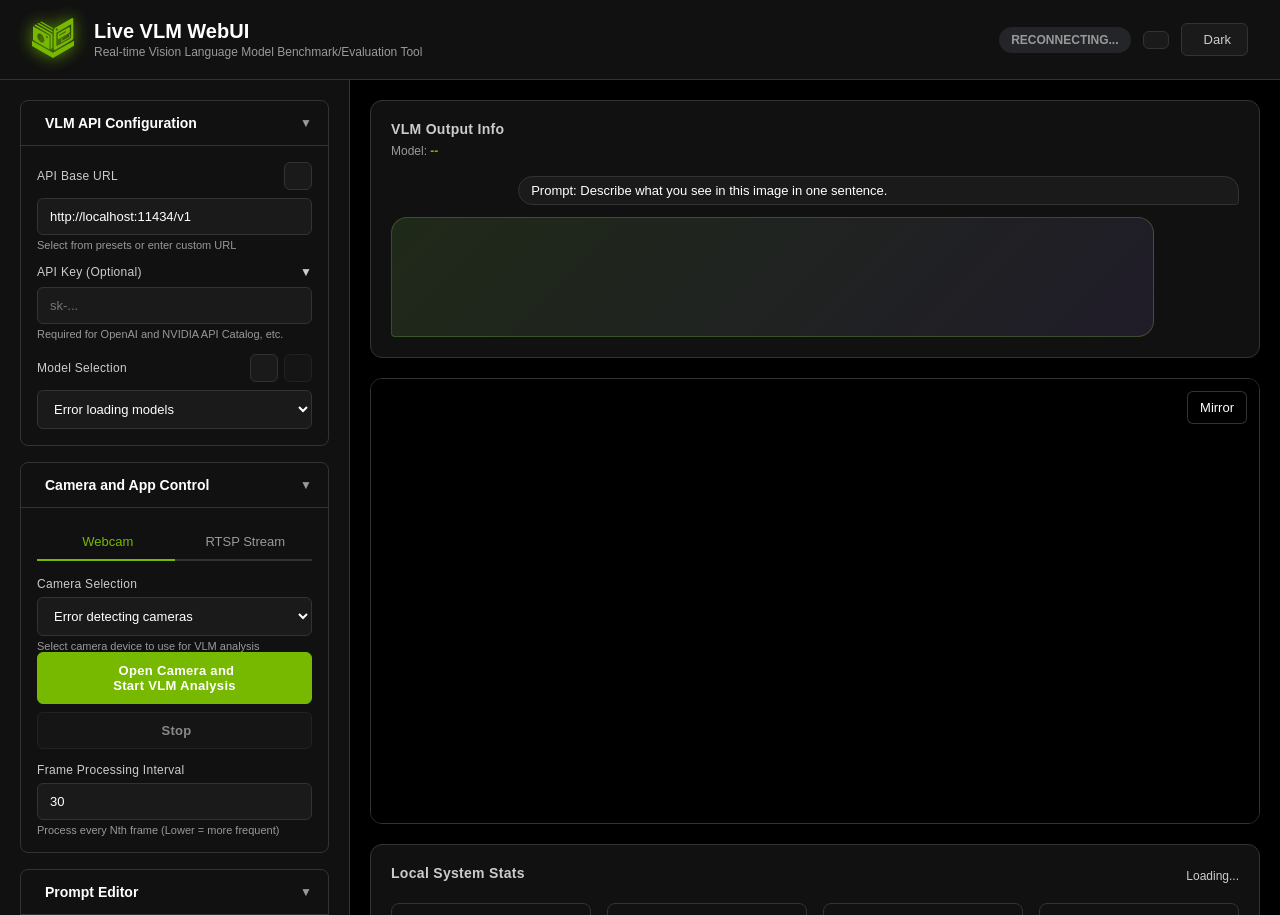
==== src/live_vlm_webui/static/index.html @ 590c04b2 "fix: Add RTSP frame consumption and improve UI Two commits in one:  1. **Fix RTSP frame consumption " ====
<!--
SPDX-FileCopyrightText: Copyright (c) 2025 NVIDIA CORPORATION & AFFILIATES. All rights reserved.
SPDX-License-Identifier: Apache-2.0

Licensed under the Apache License, Version 2.0 (the "License");
you may not use this file except in compliance with the License.
You may obtain a copy of the License at

http://www.apache.org/licenses/LICENSE-2.0

Unless required by applicable law or agreed to in writing, software
distributed under the License is distributed on an "AS IS" BASIS,
WITHOUT WARRANTIES OR CONDITIONS OF ANY KIND, either express or implied.
See the License for the specific language governing permissions and
limitations under the License.
-->
<!DOCTYPE html>
<html lang="en">
<head>
    <meta charset="UTF-8">
    <meta name="viewport" content="width=device-width, initial-scale=1.0">
    <title>Live VLM WebUI - NVIDIA AI Platform</title>

    <!-- Favicons -->
    <link rel="icon" type="image/svg+xml" href="favicon/favicon.svg">
    <link rel="icon" type="image/x-icon" href="favicon/favicon.ico">
    <link rel="icon" type="image/png" sizes="96x96" href="favicon/favicon-96x96.png">
    <link rel="apple-touch-icon" sizes="180x180" href="favicon/apple-touch-icon.png">
    <link rel="manifest" href="favicon/site.webmanifest">

    <style>
        :root {
            /* NVIDIA Brand Colors */
            --nvidia-green: #76B900;
            --nvidia-green-dark: #5E9400;
            --nvidia-green-light: #8BC919;

            /* Dark theme (default - NVIDIA style) */
            --bg-primary: #000000;
            --bg-secondary: #111111;
            --bg-tertiary: #1A1A1A;
            --text-primary: #FFFFFF;
            --text-secondary: #CCCCCC;
            --text-muted: #999999;
            --border-color: #333333;
            --card-bg: #111111;
            --card-hover: #1A1A1A;
            --accent-color: #76B900;
            --accent-hover: #5E9400;
            --warning-color: #FFA726;
            --error-color: #EF5350;
        }

        body.light-theme {
            /* Light theme (NVIDIA NGC style) */
            --bg-primary: #FFFFFF;
            --bg-secondary: #F8F8F8;
            --bg-tertiary: #F0F0F0;
            --text-primary: #000000;
            --text-secondary: #333333;
            --text-muted: #666666;
            --border-color: #E0E0E0;
            --card-bg: #FFFFFF;
            --card-hover: #F8F8F8;
            --accent-color: #76B900;
            --accent-hover: #5E9400;
        }

        * {
            margin: 0;
            padding: 0;
            box-sizing: border-box;
        }

        body {
            font-family: -apple-system, BlinkMacSystemFont, 'Segoe UI', 'Roboto', 'Oxygen', 'Ubuntu', sans-serif;
            background: var(--bg-primary);
            color: var(--text-primary);
            min-height: 100vh;
            transition: background 0.3s ease, color 0.3s ease;
        }

        /* Code styling for hostname */
        code {
            background: var(--bg-tertiary);
            border: 1px solid var(--border-color);
            padding: 2px 2px;
            border-radius: 6px;
            font-family: 'SF Mono', Monaco, 'Cascadia Code', 'Roboto Mono', Consolas, 'Courier New', monospace;
            font-size: 0.8em;
            color: var(--accent-color);
            white-space: nowrap;
        }

        /* Header */
        .header {
            background: var(--bg-secondary);
            border-bottom: 1px solid var(--border-color);
            padding: 16px 32px;
            display: flex;
            justify-content: space-between;
            align-items: center;
            position: sticky;
            top: 0;
            z-index: 1000;
            backdrop-filter: blur(10px);
        }

        .header-left {
            display: flex;
            align-items: center;
            gap: 20px;
        }

        .logo {
            font-size: 28px;
            font-weight: 700;
            color: var(--accent-color);
            letter-spacing: -0.5px;
            line-height: 1;
        }

        .title-section h1 {
            font-size: 20px;
            font-weight: 600;
            color: var(--text-primary);
            margin-bottom: 2px;
        }

        .title-section .subtitle {
            font-size: 12px;
            color: var(--text-muted);
        }

        .header-right {
            display: flex;
            align-items: center;
            gap: 12px;
        }

        .theme-toggle {
            background: var(--bg-tertiary);
            border: 1px solid var(--border-color);
            color: var(--text-secondary);
            padding: 8px 16px;
            border-radius: 6px;
            cursor: pointer;
            font-size: 13px;
            transition: all 0.2s;
            display: flex;
            align-items: center;
            gap: 6px;
        }

        .theme-toggle:hover {
            background: var(--card-hover);
        }

        .settings-btn {
            background: var(--bg-tertiary);
            border: 1px solid var(--border-color);
            color: var(--text-secondary);
            padding: 8px 12px;
            border-radius: 6px;
            cursor: pointer;
            font-size: 16px;
            transition: all 0.2s;
            display: flex;
            align-items: center;
        }

        .settings-btn:hover {
            background: var(--card-hover);
        }

        /* Settings Modal */
        .settings-modal {
            display: none;
            position: fixed;
            top: 0;
            left: 0;
            width: 100%;
            height: 100%;
            background: rgba(0, 0, 0, 0.5);
            z-index: 10000;
            justify-content: center;
            align-items: center;
        }

        .settings-modal.show {
            display: flex;
        }

        .settings-dialog {
            background: var(--bg-secondary);
            border: 1px solid var(--border-color);
            border-radius: 12px;
            width: 90%;
            max-width: 900px;
            max-height: 80vh;
            overflow-y: auto;
            box-shadow: 0 10px 40px rgba(0, 0, 0, 0.3);
        }

        .settings-header {
            padding: 20px 24px;
            border-bottom: 1px solid var(--border-color);
            display: flex;
            justify-content: space-between;
            align-items: center;
        }

        .settings-title {
            font-size: 18px;
            font-weight: 600;
            color: var(--text-primary);
        }

        .settings-close {
            background: none;
            border: none;
            font-size: 24px;
            color: var(--text-secondary);
            cursor: pointer;
            padding: 0;
            width: 32px;
            height: 32px;
            display: flex;
            align-items: center;
            justify-content: center;
            border-radius: 4px;
            transition: all 0.2s;
        }

        .settings-close:hover {
            background: var(--bg-tertiary);
        }

        .settings-body {
            padding: 24px;
            display: grid;
            grid-template-columns: 1fr 1fr;
            gap: 32px;
        }

        .settings-section {
            margin-bottom: 24px;
        }

        .settings-section:last-child {
            margin-bottom: 0;
        }

        /* Full width section for sections that need it */
        .settings-section.full-width {
            grid-column: 1 / -1;
        }

        .settings-section-title {
            font-size: 14px;
            font-weight: 600;
            color: var(--text-primary);
            margin-bottom: 12px;
        }

        .settings-item {
            display: flex;
            justify-content: space-between;
            align-items: center;
            padding: 12px 0;
            border-bottom: 1px solid var(--border-color);
            gap: 16px;
        }

        .settings-item:last-child {
            border-bottom: none;
        }

        .settings-item-label {
            font-size: 14px;
            color: var(--text-primary);
        }

        .settings-item > div:first-child {
            flex: 1;
            min-width: 0;
        }

        .settings-item-description {
            font-size: 12px;
            color: var(--text-muted);
            margin-top: 4px;
        }

        /* Toggle Switch */
        .toggle-switch {
            position: relative;
            width: 48px;
            height: 26px;
            flex-shrink: 0;
        }

        .toggle-switch input {
            opacity: 0;
            width: 0;
            height: 0;
        }

        .toggle-slider {
            position: absolute;
            cursor: pointer;
            top: 0;
            left: 0;
            right: 0;
            bottom: 0;
            background-color: var(--bg-tertiary);
            border: 1px solid var(--border-color);
            transition: 0.3s;
            border-radius: 26px;
        }

        .toggle-slider:before {
            position: absolute;
            content: "";
            height: 18px;
            width: 18px;
            left: 3px;
            bottom: 3px;
            background-color: var(--text-secondary);
            transition: 0.3s;
            border-radius: 50%;
        }

        input:checked + .toggle-slider {
            background-color: var(--accent-color);
            border-color: var(--accent-color);
        }

        input:checked + .toggle-slider:before {
            transform: translateX(22px);
            background-color: white;
        }

        /* Settings Dropdown */
        .settings-select {
            background: var(--bg-tertiary);
            border: 1px solid var(--border-color);
            color: var(--text-primary);
            padding: 6px 12px;
            border-radius: 6px;
            font-size: 14px;
            cursor: pointer;
            width: 180px;
            flex-shrink: 0;
        }

        .settings-select:focus {
            outline: none;
            border-color: var(--accent-color);
        }

        /* Main Layout */
        .container {
            display: flex;
            height: calc(100vh - 65px);
        }

        /* Sidebar */
        .sidebar {
            width: 350px;
            background: var(--bg-secondary);
            border-right: 1px solid var(--border-color);
            overflow-y: auto;
            padding: 20px;
        }

        .panel {
            background: var(--card-bg);
            border: 1px solid var(--border-color);
            border-radius: 8px;
            margin-bottom: 16px;
            overflow: visible;
        }

        .panel-header {
            padding: 14px 16px;
            border-bottom: 1px solid var(--border-color);
            cursor: pointer;
            user-select: none;
            display: flex;
            justify-content: space-between;
            align-items: center;
            transition: background 0.2s;
        }

        .panel-header:hover {
            background: var(--card-hover);
        }

        .panel-title {
            font-size: 14px;
            font-weight: 600;
            color: var(--text-primary);
            display: flex;
            align-items: center;
            gap: 8px;
        }

        .panel-icon {
            font-size: 16px;
        }

        .panel-toggle {
            color: var(--text-muted);
            font-size: 12px;
            transition: transform 0.2s;
        }

        .panel-toggle.collapsed {
            transform: rotate(-90deg);
        }

        .panel-content {
            padding: 16px;
            max-height: 1000px;
            transition: max-height 0.3s ease, opacity 0.3s ease;
            opacity: 1;
            overflow: visible;
        }

        .panel-content.collapsed {
            max-height: 0;
            opacity: 0;
            padding: 0 16px;
            overflow: hidden;
        }

        #apiKeyField {
            max-height: 100px;
            transition: max-height 0.3s ease, opacity 0.3s ease;
            opacity: 1;
            overflow: hidden;
        }

        #apiKeyField.collapsed {
            max-height: 0;
            opacity: 0;
        }

        #apiKeyToggle {
            transition: transform 0.2s;
        }

        #apiKeyToggle.collapsed {
            transform: rotate(-90deg);
        }

        .form-group {
            margin-bottom: 14px;
        }

        .form-group:last-child {
            margin-bottom: 0;
        }

        label {
            display: block;
            font-size: 12px;
            font-weight: 500;
            color: var(--text-secondary);
            margin-bottom: 6px;
            letter-spacing: 0.3px;
        }

        input[type="text"],
        input[type="number"],
        select,
        textarea {
            width: 100%;
            background: var(--bg-tertiary);
            border: 1px solid var(--border-color);
            color: var(--text-primary);
            padding: 10px 12px;
            border-radius: 6px;
            font-size: 13px;
            font-family: inherit;
            transition: border 0.2s;
        }

        input:focus,
        select:focus,
        textarea:focus {
            outline: none;
            border-color: var(--primary-blue);
        }

        textarea {
            resize: vertical;
            min-height: 80px;
            line-height: 1.5;
        }

        .btn {
            width: 100%;
            padding: 10px 16px;
            border: none;
            border-radius: 6px;
            font-size: 13px;
            font-weight: 600;
            cursor: pointer;
            transition: all 0.2s;
            letter-spacing: 0.3px;
        }

        .btn-primary {
            background: var(--accent-color);
            color: white;
            border: 1px solid var(--accent-color);
        }

        .btn-primary:hover {
            background: var(--accent-hover);
            border-color: var(--accent-hover);
            transform: translateY(-1px);
            box-shadow: 0 4px 12px rgba(118, 185, 0, 0.3);
        }

        /* Tab-style underline (for future use) */
        .tab-item {
            padding: 10px 20px;
            cursor: pointer;
            border-bottom: 3px solid transparent;
            transition: border-color 0.2s;
        }

        .tab-item.active {
            border-bottom-color: var(--accent-color);
        }

        .tab-item:hover {
            border-bottom-color: var(--accent-hover);
        }

        .btn-secondary {
            background: var(--bg-tertiary);
            color: var(--text-primary);
            border: 1px solid var(--border-color);
        }

        .btn-secondary:hover {
            background: var(--card-hover);
        }

        .btn:disabled {
            opacity: 0.5;
            cursor: not-allowed;
        }

        .icon-btn {
            display: inline-flex;
            align-items: center;
            justify-content: center;
            width: 28px;
            height: 28px;
            padding: 0;
            border: 1px solid var(--border-color);
            border-radius: 6px;
            background: var(--bg-tertiary);
            color: var(--text-primary);
            font-size: 14px;
            cursor: pointer;
            transition: all 0.2s;
        }

        .icon-btn:hover:not(:disabled) {
            background: var(--card-hover);
            border-color: var(--accent-color);
            transform: scale(1.1);
        }

        .icon-btn:active:not(:disabled) {
            transform: scale(0.95);
        }

        .icon-btn:disabled {
            cursor: not-allowed;
        }

        .input-hint {
            font-size: 11px;
            color: var(--text-muted);
            margin-top: 4px;
        }

        /* Input Source Tabs */
        .input-source-tabs {
            display: flex;
            gap: 0;
            margin-bottom: 16px;
            border-bottom: 2px solid var(--border-color);
        }

        .input-source-tab {
            flex: 1;
            padding: 10px 16px;
            background: transparent;
            border: none;
            border-bottom: 2px solid transparent;
            margin-bottom: -2px;
            cursor: pointer;
            font-size: 13px;
            font-weight: 500;
            color: var(--text-muted);
            transition: all 0.2s;
        }

        .input-source-tab:hover {
            color: var(--text-primary);
            background: rgba(118, 185, 0, 0.05);
        }

        .input-source-tab.active {
            color: var(--accent-color);
            border-bottom-color: var(--accent-color);
        }

        /* Tooltip */
        .tooltip-wrapper {
            position: relative;
            display: inline-flex;
            align-items: center;
            gap: 6px;
        }

        .tooltip-icon {
            display: inline-flex;
            align-items: center;
            justify-content: center;
            width: 16px;
            height: 16px;
            border-radius: 50%;
            background: var(--border-color);
            color: var(--text-muted);
            font-size: 11px;
            cursor: help;
            transition: all 0.2s;
        }

        .tooltip-icon:hover {
            background: var(--accent-color);
            color: white;
        }

        .tooltip-text {
            visibility: hidden;
            opacity: 0;
            position: absolute;
            left: 0;
            top: 100%;
            margin-top: 8px;
            padding: 8px 12px;
            background: var(--card-bg);
            border: 1px solid var(--border-color);
            border-radius: 6px;
            font-size: 11px;
            line-height: 1.5;
            color: var(--text-primary);
            white-space: normal;
            min-width: 280px;
            max-width: 320px;
            z-index: 1000;
            box-shadow: 0 4px 12px rgba(0, 0, 0, 0.15);
            transition: opacity 0.2s, visibility 0.2s;
        }

        .tooltip-wrapper:hover .tooltip-text {
            visibility: visible;
            opacity: 1;
        }

        /* Main Content */
        .main-content {
            flex: 1;
            overflow-y: auto;
            padding: 20px;
        }


        /* Status Badge */
        .status-badge {
            display: inline-flex;
            align-items: center;
            gap: 6px;
            padding: 6px 12px;
            border-radius: 16px;
            font-size: 12px;
            font-weight: 600;
            text-transform: uppercase;
        }

        .status-badge.connected {
            background: rgba(118, 185, 0, 0.15);
            color: var(--accent-color);
        }

        .status-badge.disconnected {
            background: rgba(107, 114, 128, 0.2);
            color: var(--text-muted);
        }

        .status-badge.processing {
            background: rgba(118, 185, 0, 0.15);
            color: var(--accent-color);
        }

        /* Video Display */
        .video-card {
            background: var(--card-bg);
            border: 1px solid var(--border-color);
            border-radius: 12px;
            overflow: hidden;
            margin-bottom: 20px;
            position: relative;
        }

        video {
            width: 100%;
            display: block;
            background: #000;
            transition: transform 0.3s ease;
        }

        /* Video Overlay Text */
        .video-overlay {
            position: absolute;
            left: 0;
            right: 0;
            padding: 16px 20px;
            background: linear-gradient(to bottom, rgba(0, 0, 0, 0.8), rgba(0, 0, 0, 0.4));
            color: white;
            font-size: 16px;
            line-height: 1.5;
            pointer-events: none;
            display: none;
            z-index: 10;
        }

        .video-overlay.top {
            top: 0;
            background: linear-gradient(to bottom, rgba(0, 0, 0, 0.8), rgba(0, 0, 0, 0.4));
        }

        .video-overlay.bottom {
            bottom: 0;
            background: linear-gradient(to top, rgba(0, 0, 0, 0.8), rgba(0, 0, 0, 0.4));
        }

        .video-overlay.show {
            display: block;
        }

        video.mirrored {
            transform: scaleX(-1);
        }

        .video-controls {
            position: absolute;
            top: 12px;
            right: 12px;
            display: flex;
            gap: 8px;
            z-index: 10;
        }

        .video-control-btn {
            background: rgba(0, 0, 0, 0.7);
            border: 1px solid rgba(255, 255, 255, 0.2);
            color: white;
            padding: 8px 12px;
            border-radius: 6px;
            cursor: pointer;
            font-size: 13px;
            backdrop-filter: blur(10px);
            transition: all 0.2s;
        }

        .video-control-btn:hover {
            background: rgba(0, 0, 0, 0.9);
            border-color: var(--accent-color);
        }

        .video-control-btn.active {
            background: var(--accent-color);
            border-color: var(--accent-color);
        }

        /* Generation Result */
        .result-card {
            background: var(--card-bg);
            border: 1px solid var(--border-color);
            border-radius: 12px;
            padding: 20px;
            margin-bottom: 20px;
            transition: opacity 0.3s ease, filter 0.3s ease;
        }

        .result-card.cloud-api {
            opacity: 0.5;
            filter: grayscale(0.3);
        }

        /* System Stats Card - Background Image */
        #systemStatsCard {
            position: relative;
            overflow: hidden;
        }

        #systemStatsCard::before {
            content: '';
            position: absolute;
            top: 0;
            right: 0;
            bottom: 0;
            left: 0;
            background-image: var(--system-bg-image, none);
            background-size: contain;
            background-repeat: no-repeat;
            background-position: bottom right 80px;
            opacity: 0.08;
            filter: blur(2px);
            pointer-events: none;
            z-index: 0;
        }

        body.light-theme #systemStatsCard::before {
            opacity: 0.05;
        }

        #systemStatsCard > * {
            position: relative;
            z-index: 1;
        }

        .api-preset-item {
            padding: 10px 16px;
            cursor: pointer;
            transition: background 0.2s;
        }

        .api-preset-item:hover {
            background: var(--hover-bg);
        }

        .api-preset-item strong {
            color: var(--text-primary);
            font-size: 13px;
        }

        .result-header {
            display: flex;
            justify-content: space-between;
            align-items: flex-start;
            margin-bottom: 16px;
        }

        .result-header-left {
            flex: 1;
        }

        .result-title {
            font-size: 14px;
            font-weight: 600;
            color: var(--text-secondary);
            letter-spacing: 0.3px;
            margin-bottom: 6px;
        }

        .result-subtitle {
            font-size: 12px;
            color: var(--text-muted);
            line-height: 1.4;
        }

        .result-prompt {
            font-size: 13px;
            color: var(--text-primary);
            margin-top: 16px;
            margin-bottom: 12px;
            margin-left: auto;
            margin-right: 0;
            padding: 6px 12px;
            background: var(--bg-tertiary);
            border: 1px solid var(--border-color);
            border-radius: 16px 16px 4px 16px;
            max-width: 85%;
            word-wrap: break-word;
        }

        .result-text {
            font-size: 15px;
            line-height: 1.6;
            color: var(--text-primary);
            transition: opacity 3s ease, transform 0.3s ease, box-shadow 0.3s ease;
            min-height: 120px;
            margin-top: 12px;
            margin-left: 0;
            margin-right: auto;
            padding: 14px 18px;
            background: linear-gradient(135deg, rgba(118, 185, 71, 0.15) 0%, rgba(147, 112, 219, 0.12) 100%);
            border: 1px solid rgba(118, 185, 71, 0.3);
            border-radius: 16px 16px 16px 4px;
            max-width: 90%;
            word-wrap: break-word;
        }

        .result-text.fade {
            opacity: 0.4;
        }

        .result-text.new-message {
            animation: popIn 0.4s cubic-bezier(0.34, 1.56, 0.64, 1);
        }

        .result-text.new-message.with-glow {
            animation: popInWithGlow 0.4s cubic-bezier(0.34, 1.56, 0.64, 1);
        }

        @keyframes popIn {
            0% {
                transform: scale(0.95);
                opacity: 0.8;
            }
            100% {
                transform: scale(1);
                opacity: 1;
            }
        }

        @keyframes popInWithGlow {
            0% {
                transform: scale(0.95);
                opacity: 0.8;
                box-shadow: 0 0 0 0 rgba(118, 185, 71, 0.4);
            }
            50% {
                box-shadow: 0 0 20px 4px rgba(118, 185, 71, 0.6);
            }
            100% {
                transform: scale(1);
                opacity: 1;
                box-shadow: 0 0 0 0 rgba(118, 185, 71, 0);
            }
        }

        /* VLM Metrics */
        .metrics-inline {
            display: flex;
            gap: 16px;
            font-size: 12px;
            color: var(--text-secondary);
        }

        .metric-item {
            display: flex;
            align-items: center;
            gap: 4px;
        }

        .metric-value {
            font-weight: 600;
            color: var(--accent-color);
        }

        /* System Stats */
        .stats-grid {
            display: grid;
            grid-template-columns: repeat(auto-fit, minmax(200px, 1fr));
            gap: 16px;
        }

        .stat-card {
            background: var(--card-bg);
            border: 1px solid var(--border-color);
            border-radius: 8px;
            padding: 16px;
        }

        .stat-header {
            display: flex;
            justify-content: space-between;
            align-items: center;
            margin-bottom: 10px;
        }

        .stat-label {
            font-size: 11px;
            font-weight: 600;
            color: var(--text-secondary);
            letter-spacing: 0.3px;
        }

        .stat-value {
            font-size: 18px;
            font-weight: 700;
            color: var(--text-primary);
            white-space: nowrap;
        }

        .stat-value-denominator {
            font-size: 14px;
            font-weight: 600;
            opacity: 0.85;
        }

        .stat-bar {
            width: 100%;
            height: 4px;
            background: var(--bg-tertiary);
            border-radius: 2px;
            overflow: hidden;
            margin-bottom: 8px;
        }

        .stat-bar-fill {
            height: 100%;
            background: var(--accent-color);
            transition: width 0.3s ease;
        }

        .stat-bar-fill.high {
            background: var(--warning-color);
        }

        .sparkline {
            width: 100%;
            height: 40px;
        }

        /* Info Box */
        .info-box {
            background: var(--card-bg);
            border: 1px solid var(--border-color);
            border-radius: 8px;
            padding: 16px;
            font-size: 13px;
            line-height: 1.6;
            color: var(--text-secondary);
        }

        .info-box h3 {
            font-size: 14px;
            font-weight: 600;
            color: var(--text-primary);
            margin-bottom: 10px;
        }

        .info-box ul {
            list-style-position: inside;
            padding-left: 0;
        }

        .info-box li {
            margin-bottom: 6px;
        }

        /* Scrollbar styling */
        ::-webkit-scrollbar {
            width: 8px;
            height: 8px;
        }

        ::-webkit-scrollbar-track {
            background: var(--bg-secondary);
        }

        ::-webkit-scrollbar-thumb {
            background: var(--bg-tertiary);
            border-radius: 4px;
        }

        ::-webkit-scrollbar-thumb:hover {
            background: var(--border-color);
        }

        /* Lucide icon styling */
        .lucide {
            width: 1em;
            height: 1em;
            vertical-align: middle;
        }

        .logo .lucide,
        .logo svg {
            width: 42px;
            height: 42px;
            filter: drop-shadow(0 0 8px var(--accent-color));
        }

        /* Logo color - theme-aware (subtle glow on light background) */
        body.light-theme .logo .lucide,
        body.light-theme .logo svg {
            filter: drop-shadow(0 0 3px rgba(94, 148, 0, 0.3));
        }

        .icon-btn .lucide,
        .settings-btn .lucide,
        .video-control-btn .lucide {
            width: 16px;
            height: 16px;
        }

        .panel-icon .lucide {
            width: 18px;
            height: 18px;
        }

        .result-title .lucide {
            width: 20px;
            height: 20px;
            margin-right: 6px;
        }

        /* Default: Neutral icon colors (clean two-tone system) */
        .panel-icon svg,
        .panel-icon .lucide,
        .result-title svg,
        .result-title .lucide {
            stroke: var(--text-secondary) !important;
        }

        /* Colorful icon strokes (only when enabled) - Dark theme */
        body.colorful-focus .panel-icon:has([data-lucide="globe"]) svg,
        body.colorful-focus .panel-icon:has([data-lucide="globe"]) .lucide {
            stroke: rgb(34, 211, 238) !important; /* Softer cyan */
        }

        body.colorful-focus .panel-icon:has([data-lucide="video"]) svg,
        body.colorful-focus .panel-icon:has([data-lucide="video"]) .lucide {
            stroke: rgb(59, 130, 246) !important; /* Blue */
        }

        body.colorful-focus .panel-icon:has([data-lucide="edit-3"]) svg,
        body.colorful-focus .panel-icon:has([data-lucide="edit-3"]) .lucide {
            stroke: rgb(251, 191, 36) !important; /* Yellow/Orange */
        }

        body.colorful-focus .result-title:has([data-lucide="bot"]) svg,
        body.colorful-focus .result-title:has([data-lucide="bot"]) .lucide {
            stroke: rgb(168, 85, 247) !important; /* Purple */
        }

        body.colorful-focus #systemStatsCard .result-title:has([data-lucide="activity"]) svg,
        body.colorful-focus #systemStatsCard .result-title:has([data-lucide="activity"]) .lucide {
            stroke: rgb(118, 185, 0) !important; /* NVIDIA Green */
        }

        /* Colorful icon strokes - Light theme (darker variants) */
        body.light-theme.colorful-focus .panel-icon:has([data-lucide="globe"]) svg,
        body.light-theme.colorful-focus .panel-icon:has([data-lucide="globe"]) .lucide {
            stroke: rgb(6, 182, 212) !important; /* Darker cyan */
        }

        body.light-theme.colorful-focus .panel-icon:has([data-lucide="video"]) svg,
        body.light-theme.colorful-focus .panel-icon:has([data-lucide="video"]) .lucide {
            stroke: rgb(37, 99, 235) !important; /* Darker blue */
        }

        body.light-theme.colorful-focus .panel-icon:has([data-lucide="edit-3"]) svg,
        body.light-theme.colorful-focus .panel-icon:has([data-lucide="edit-3"]) .lucide {
            stroke: rgb(217, 119, 6) !important; /* Darker orange */
        }

        body.light-theme.colorful-focus .result-title:has([data-lucide="bot"]) svg,
        body.light-theme.colorful-focus .result-title:has([data-lucide="bot"]) .lucide {
            stroke: rgb(126, 34, 206) !important; /* Darker purple */
        }

        body.light-theme.colorful-focus #systemStatsCard .result-title:has([data-lucide="activity"]) svg,
        body.light-theme.colorful-focus #systemStatsCard .result-title:has([data-lucide="activity"]) .lucide {
            stroke: rgb(94, 148, 0) !important; /* Darker NVIDIA green */
        }

        /* Settings icon - theme-aware */
        .settings-btn .lucide {
            stroke: rgb(200, 200, 200);
        }
        body.light-theme .settings-btn .lucide {
            stroke: rgb(100, 100, 100); /* Darker gray for light mode */
        }

        /* Theme toggle icons - Yellow/Gold */
        #themeIcon .lucide {
            stroke: rgb(247, 224, 166); /* Bright gold for dark mode (moon) */
        }
        body.light-theme #themeIcon .lucide {
            stroke: rgb(223, 168, 4); /* Darker gold for light mode (sun) */
        }

        /* Video control buttons - Teal */
        .video-control-btn .lucide {
            stroke: rgb(20, 184, 166);
        }
        body.light-theme .video-control-btn .lucide {
            stroke: rgb(13, 148, 136); /* Darker teal for light mode */
        }

        /* Action button icons (play, stop) - White for contrast on green button */
        .btn-primary .lucide {
            stroke: white !important;
        }
        body.light-theme .btn-primary .lucide {
            stroke: white !important;
        }

        .btn-secondary .lucide {
            stroke: var(--text-primary) !important;
        }

        /* Input fields - Focus and Apply animations */
        #promptText,
        #maxTokens,
        #processEvery,
        #apiBaseUrl,
        #apiKey,
        #modelSelect,
        #cameraSelect {
            transition: all 0.3s ease;
        }

        /* Default: Neutral white focus glow (when colorful is disabled) */
        #promptText:focus,
        #maxTokens:focus,
        #processEvery:focus,
        #cameraSelect:focus,
        #apiBaseUrl:focus,
        #apiKey:focus,
        #modelSelect:focus {
            border-color: rgba(200, 200, 200, 0.6) !important;
            box-shadow: 0 0 0 2px rgba(200, 200, 200, 0.15),
                        0 0 8px rgba(200, 200, 200, 0.2) !important;
            outline: none;
        }

        /* Colorful focus glows (only when enabled) */
        body.colorful-focus #promptText:focus,
        body.colorful-focus #maxTokens:focus {
            border-color: rgb(251, 191, 36) !important;
            box-shadow: 0 0 0 3px rgba(251, 191, 36, 0.3),
                        0 0 12px rgba(251, 191, 36, 0.4) !important;
        }

        body.colorful-focus #processEvery:focus,
        body.colorful-focus #cameraSelect:focus {
            border-color: rgb(59, 130, 246) !important;
            box-shadow: 0 0 0 3px rgba(59, 130, 246, 0.3),
                        0 0 12px rgba(59, 130, 246, 0.4) !important;
        }

        body.colorful-focus #apiBaseUrl:focus,
        body.colorful-focus #apiKey:focus,
        body.colorful-focus #modelSelect:focus {
            border-color: rgb(34, 211, 238) !important;
            box-shadow: 0 0 0 3px rgba(34, 211, 238, 0.25),
                        0 0 12px rgba(34, 211, 238, 0.3) !important;
        }

        /* Bright flash animation when applied (on blur) */
        @keyframes settingApplied {
            0% {
                box-shadow: 0 0 0 0 rgba(118, 185, 0, 0.7),
                           0 0 20px rgba(118, 185, 0, 0.8);
            }
            50% {
                box-shadow: 0 0 0 6px rgba(118, 185, 0, 0.3),
                           0 0 30px rgba(118, 185, 0, 0.6);
            }
            100% {
                box-shadow: 0 0 0 0 rgba(118, 185, 0, 0),
                           0 0 0 rgba(118, 185, 0, 0);
            }
        }

        #promptText.applied,
        #maxTokens.applied,
        #processEvery.applied,
        #apiBaseUrl.applied,
        #apiKey.applied,
        #modelSelect.applied,
        #cameraSelect.applied {
            animation: settingApplied 0.6s ease-out;
        }


        /* ===== GRADIENT STROKES (Optional - gradients may not work reliably with Lucide) ===== */
        /*
        .panel-icon [data-lucide="globe"] svg {
            stroke: url(#gradient-cyan) !important;
        }

        .panel-icon [data-lucide="video"] svg {
            stroke: url(#gradient-blue) !important;
        }

        .panel-icon [data-lucide="edit-3"] svg {
            stroke: url(#gradient-orange) !important;
        }

        .result-title [data-lucide="bot"] svg {
            stroke: url(#gradient-purple) !important;
        }

        #systemStatsCard .result-title [data-lucide="activity"] svg {
            stroke: url(#gradient-green) !important;
        }
        */

    </style>

    <!-- SVG Gradient Definitions (for gradient strokes) -->
    <svg width="0" height="0" style="position: absolute;">
        <defs>
            <!-- Cyan gradient -->
            <linearGradient id="gradient-cyan" x1="0%" y1="0%" x2="100%" y2="100%">
                <stop offset="0%" style="stop-color:rgb(34, 211, 238);stop-opacity:1" />
                <stop offset="100%" style="stop-color:rgb(6, 182, 212);stop-opacity:1" />
            </linearGradient>

            <!-- Blue gradient -->
            <linearGradient id="gradient-blue" x1="0%" y1="0%" x2="100%" y2="100%">
                <stop offset="0%" style="stop-color:rgb(96, 165, 250);stop-opacity:1" />
                <stop offset="100%" style="stop-color:rgb(59, 130, 246);stop-opacity:1" />
            </linearGradient>

            <!-- Orange/Yellow gradient -->
            <linearGradient id="gradient-orange" x1="0%" y1="0%" x2="100%" y2="100%">
                <stop offset="0%" style="stop-color:rgb(251, 191, 36);stop-opacity:1" />
                <stop offset="100%" style="stop-color:rgb(245, 158, 11);stop-opacity:1" />
            </linearGradient>

            <!-- Purple gradient -->
            <linearGradient id="gradient-purple" x1="0%" y1="0%" x2="100%" y2="100%">
                <stop offset="0%" style="stop-color:rgb(192, 132, 252);stop-opacity:1" />
                <stop offset="100%" style="stop-color:rgb(168, 85, 247);stop-opacity:1" />
            </linearGradient>

            <!-- NVIDIA Green gradient -->
            <linearGradient id="gradient-green" x1="0%" y1="0%" x2="100%" y2="100%">
                <stop offset="0%" style="stop-color:rgb(139, 201, 25);stop-opacity:1" />
                <stop offset="100%" style="stop-color:rgb(118, 185, 0);stop-opacity:1" />
            </linearGradient>
        </defs>
    </svg>

    <!-- Lucide Icons - Load before body scripts -->
    <script src="https://unpkg.com/lucide@latest"></script>
    <script>
        // Initialize Lucide icons immediately when DOM is ready
        if (document.readyState === 'loading') {
            document.addEventListener('DOMContentLoaded', () => lucide.createIcons());
        } else {
            lucide.createIcons();
        }
    </script>
</head>
<body>
    <!-- Header -->
    <div class="header">
        <div class="header-left">
            <div class="logo">
                <svg xmlns="http://www.w3.org/2000/svg"
                     width="42"
                     height="42"
                     viewBox="0 0 1024 1024"
                     fill="none"
                     style="color: var(--accent-color);">
                    <!-- All parts become accent color (NVIDIA green) -->
                    <path fill="currentColor" d="M1024 727.183 511.134 1024 0 729.493V601.5l511.134 296L1024 601.5z"/>

                    <path fill="currentColor" d="M968.916 53.23c20.567-11.874 37.244-2.248 37.244 21.5v452.571c0 23.748-16.678 52.625-37.244 64.5L568.653 822.893c-20.566 11.874-37.239 2.248-37.239-21.5V348.821c0-23.748 16.673-52.626 37.239-64.5zM592 407.121v304.172c0 18.777 13.183 26.389 29.445 17l303.11-175.001c16.262-9.389 29.445-32.222 29.445-51V198.12zm35-89.894c0-15.037-10.745-21.023-24-13.371-13.255 7.653-24 26.046-24 41.083s10.745 21.024 24 13.371c13.255-7.652 24-26.046 24-41.083M427.702 479.5v337L25 584V247zM216.603 440C168.773 412.386 130 434.772 130 490s38.773 122.386 86.603 150 86.602 5.228 86.602-50-38.773-122.386-86.602-150m146.855 44.544c-12.955-7.48-23.458-1.417-23.458 13.543s10.503 33.151 23.458 40.631 23.458 1.415 23.458-13.544c0-14.96-10.503-33.15-23.458-40.63"/>

                    <path fill="currentColor" d="m455.5 464-403-233.5 38.5-21 404.5 232V778l-40 24.5zM501.5 363.5v40L128.644 191.366 166 169.799zM513.5 298c-6.5 9-9 15.5-12 25.5L198 153l31-17zM931 519.064 715 643.772v-88.949l20.784-11.999v64.948l174.431-100.708v-64.967c8.419-5.181 15.888-14.149 20.785-24.097zM895.288 276.814c15.305-8.836 27.713-1.673 27.713 16v80c0 17.673-12.408 39.164-27.713 48L654.713 559.71c-15.306 8.837-27.713 1.674-27.713-16v-80c0-17.673 12.407-39.163 27.713-48zM663.882 457.792v31.943l158.18-91.325v-31.943z"/>
                </svg>
            </div>
            <div class="title-section">
                <h1>Live VLM WebUI</h1>
                <div class="subtitle">Real-time Vision Language Model Benchmark/Evaluation Tool</div>
            </div>
        </div>
        <div class="header-right">
            <span class="status-badge disconnected" id="connectionStatus">Disconnected</span>
            <button class="settings-btn" id="settingsBtn" title="Settings">
                <i data-lucide="settings"></i>
            </button>
            <button class="theme-toggle" id="themeToggle">
                <span id="themeIcon">
                    <i data-lucide="moon"></i>
                </span>
                <span id="themeText">Dark</span>
            </button>
        </div>
    </div>

    <!-- Settings Modal -->
    <div class="settings-modal" id="settingsModal">
        <div class="settings-dialog">
            <div class="settings-header">
                <div class="settings-title">
                    <i data-lucide="settings"></i> Settings
                </div>
                <button class="settings-close" id="settingsClose">×</button>
            </div>
            <div class="settings-body">
                <!-- Column 1: Layout & Visual Effects -->
                <div>
                    <div class="settings-section">
                        <div class="settings-section-title">Layout</div>

                        <div class="settings-item">
                            <div>
                                <div class="settings-item-label">Main Content Order</div>
                                <div class="settings-item-description">Choose which element appears at the top</div>
                            </div>
                            <select id="layoutOrder" class="settings-select">
                                <option value="video-first">Camera → VLM Output Info</option>
                                <option value="vlm-first" selected>VLM Output Info → Camera</option>
                            </select>
                        </div>

                        <div class="settings-item">
                            <div>
                                <div class="settings-item-label">VLM Output on Camera View</div>
                                <div class="settings-item-description">Show text overlay directly on video feed</div>
                            </div>
                            <select id="overlayPosition" class="settings-select">
                                <option value="none">None</option>
                                <option value="top">At the top</option>
                                <option value="bottom">At the bottom</option>
                            </select>
                        </div>
                    </div>

                    <div class="settings-section">
                        <div class="settings-section-title">Visual Effects</div>

                        <div class="settings-item">
                            <div>
                                <div class="settings-item-label">Pop-in Animation</div>
                                <div class="settings-item-description">Scale animation when new VLM response arrives</div>
                            </div>
                            <label class="toggle-switch">
                                <input type="checkbox" id="popInToggle" checked>
                                <span class="toggle-slider"></span>
                            </label>
                        </div>

                        <div class="settings-item">
                            <div>
                                <div class="settings-item-label">Green Glow Effect</div>
                                <div class="settings-item-description">Border glow on new VLM response</div>
                            </div>
                            <label class="toggle-switch">
                                <input type="checkbox" id="glowToggle" checked>
                                <span class="toggle-slider"></span>
                            </label>
                        </div>

                        <div class="settings-item">
                            <div>
                                <div class="settings-item-label">Fade Effect</div>
                                <div class="settings-item-description">Gradually fade response after 2 seconds</div>
                            </div>
                            <label class="toggle-switch">
                                <input type="checkbox" id="fadeToggle" checked>
                                <span class="toggle-slider"></span>
                            </label>
                        </div>
                    </div>
                </div>

                <!-- Column 2: Input Colors & WebRTC -->
                <div>
                    <div class="settings-section">
                        <div class="settings-section-title">Visual Style</div>

                        <div class="settings-item">
                            <div>
                                <div class="settings-item-label">Colorful UI Accents</div>
                                <div class="settings-item-description">Color-coded icons and input focus glows</div>
                            </div>
                            <label class="toggle-switch">
                                <input type="checkbox" id="colorfulFocusToggle">
                                <span class="toggle-slider"></span>
                            </label>
                        </div>
                    </div>

                    <div class="settings-section">
                        <div class="settings-section-title">WebRTC</div>

                        <div class="settings-item">
                            <div style="flex: 1; min-width: 0;">
                                <div class="settings-item-label">Max Video Latency (seconds)</div>
                                <div class="settings-item-description">Drop old frames if delay exceeds this (0 = no intervention)</div>
                            </div>
                            <input type="number" id="maxLatency" value="0" min="0" max="10.0" step="0.1" style="width: 80px; padding: 6px 8px; border: 1px solid var(--border-color); border-radius: 4px; background: var(--bg-primary); color: var(--text-primary); font-size: 14px;">
                        </div>
                    </div>

                    <div class="settings-section">
                        <div class="settings-section-title">GPU Monitoring</div>

                        <div class="settings-item">
                            <div style="flex: 1; min-width: 0;">
                                <div class="settings-item-label">Graph Update Interval (seconds)</div>
                                <div class="settings-item-description">How often to update GPU/CPU graphs (lower = more responsive, higher = less CPU usage)</div>
                            </div>
                            <input type="number" id="gpuUpdateInterval" value="0.25" min="0.1" max="5.0" step="0.05" style="width: 80px; padding: 6px 8px; border: 1px solid var(--border-color); border-radius: 4px; background: var(--bg-primary); color: var(--text-primary); font-size: 14px;">
                        </div>
                    </div>
                </div>
            </div>
        </div>
    </div>

    <div class="container">
        <!-- Left Sidebar -->
        <div class="sidebar">
            <!-- VLM API Configuration -->
            <div class="panel">
                <div class="panel-header" onclick="togglePanel('vlmConfig')">
                    <div class="panel-title">
                        <span class="panel-icon">
                            <i data-lucide="globe"></i>
                        </span>
                        VLM API Configuration
                    </div>
                    <span class="panel-toggle" id="vlmConfigToggle">▼</span>
                </div>
                <div class="panel-content" id="vlmConfig">
                    <div class="form-group">
                        <div style="display: flex; align-items: center; gap: 4px; margin-bottom: 8px;">
                            <label style="margin-bottom: 0; flex: 1;">API Base URL</label>
                            <div style="position: relative;">
                                <button class="icon-btn" id="apiPresetsBtn" title="Select preset API endpoint">
                                    <i data-lucide="clipboard"></i>
                                </button>
                                <div id="apiPresetsMenu" style="display: none; position: absolute; right: 0; top: 100%; margin-top: 4px; background: var(--card-bg); border: 1px solid var(--border-color); border-radius: 8px; box-shadow: 0 4px 12px rgba(0,0,0,0.15); min-width: 280px; z-index: 9999;">
                                    <div style="padding: 8px 0;">
                                        <div class="api-preset-item" data-url="http://localhost:11434/v1">
                                            <strong>Ollama</strong><br>
                                            <span style="font-size: 11px; color: var(--text-muted);">http://localhost:11434/v1</span>
                                        </div>
                                        <div class="api-preset-item" data-url="http://localhost:8000/v1">
                                            <strong>vLLM</strong><br>
                                            <span style="font-size: 11px; color: var(--text-muted);">http://localhost:8000/v1</span>
                                        </div>
                                        <div class="api-preset-item" data-url="http://localhost:30000/v1">
                                            <strong>SGLang</strong><br>
                                            <span style="font-size: 11px; color: var(--text-muted);">http://localhost:30000/v1</span>
                                        </div>
                                        <div style="border-top: 1px solid var(--border-color); margin: 4px 0;"></div>
                                        <div class="api-preset-item" data-url="https://api.openai.com/v1">
                                            <strong>OpenAI</strong><br>
                                            <span style="font-size: 11px; color: var(--text-muted);">https://api.openai.com/v1</span>
                                        </div>
                                        <div class="api-preset-item" data-url="https://integrate.api.nvidia.com/v1">
                                            <strong>NVIDIA API Catalog</strong><br>
                                            <span style="font-size: 11px; color: var(--text-muted);">https://integrate.api.nvidia.com/v1</span>
                                        </div>
                                    </div>
                                </div>
                            </div>
                        </div>
                        <input type="text" id="apiBaseUrl" value="http://localhost:11434/v1" placeholder="http://localhost:8000/v1">
                        <div class="input-hint" id="apiBaseHint">Select from presets or enter custom URL</div>
                    </div>
                    <div class="form-group" id="apiKeyGroup">
                        <div style="display: flex; align-items: center; cursor: pointer; margin-bottom: 8px;" onclick="toggleApiKeyField()">
                            <label style="margin-bottom: 0; flex: 1;">API Key (Optional)</label>
                            <span id="apiKeyToggle" style="font-size: 12px; color: var(--text-secondary);">▼</span>
                        </div>
                        <div id="apiKeyField">
                            <input type="text" id="apiKey" placeholder="sk-..." autocomplete="off">
                            <div class="input-hint">Required for OpenAI and NVIDIA API Catalog, etc.</div>
                        </div>
                    </div>

                    <div class="form-group">
                        <div style="display: flex; justify-content: space-between; align-items: center; margin-bottom: 8px;">
                            <label style="margin-bottom: 0;">Model Selection</label>
                            <div style="display: flex; gap: 6px;">
                                <button class="icon-btn" id="refreshModelsBtn" title="Refresh available models">
                                    <i data-lucide="refresh-cw"></i>
                                </button>
                                <button class="icon-btn" id="downloadModelBtn" title="Download new model (coming soon)" disabled style="opacity: 0.5;">
                                    <i data-lucide="plus"></i>
                                </button>
                            </div>
                        </div>
                        <select id="modelSelect">
                            <option value="">Loading models...</option>
                        </select>
                    </div>
                </div>
            </div>

            <!-- Camera and App Control -->
            <div class="panel">
                <div class="panel-header" onclick="togglePanel('cameraConfig')">
                    <div class="panel-title">
                        <span class="panel-icon">
                            <i data-lucide="video"></i>
                        </span>
                        Camera and App Control
                    </div>
                    <span class="panel-toggle" id="cameraConfigToggle">▼</span>
                </div>
                <div class="panel-content" id="cameraConfig">
                    <!-- Input Source Tabs -->
                    <div class="input-source-tabs">
                        <button class="input-source-tab active" data-source="webcam">
                            <i data-lucide="video" style="width: 14px; height: 14px; margin-right: 4px;"></i>
                            Webcam
                        </button>
                        <button class="input-source-tab" data-source="rtsp">
                            <i data-lucide="cast" style="width: 14px; height: 14px; margin-right: 4px;"></i>
                            RTSP Stream
                        </button>
                    </div>

                    <!-- Webcam Controls -->
                    <div id="webcamControls">
                        <div class="form-group">
                            <label>Camera Selection</label>
                            <select id="cameraSelect">
                                <option value="">Detecting cameras...</option>
                            </select>
                            <div class="input-hint">Select camera device to use for VLM analysis</div>
                        </div>
                    </div>

                    <!-- RTSP Controls -->
                    <div id="rtspControls" style="display: none;">
                        <div class="form-group">
                            <div class="tooltip-wrapper">
                                <label>RTSP Stream URL</label>
                                <span class="tooltip-icon">ℹ</span>
                                <div class="tooltip-text">
                                    <strong>Format:</strong> rtsp://[user:pass@]ip:port/path<br><br>
                                    <strong>Examples:</strong><br>
                                    • rtsp://192.168.1.100:554/stream<br>
                                    • rtsp://admin:password@192.168.1.100:554/h264Preview_01_main
                                </div>
                            </div>
                            <input type="text" id="rtspUrl" placeholder="rtsp://192.168.1.100:554/stream">
                        </div>
                        <div class="form-group">
                            <button class="btn btn-secondary" id="testRtspBtn" style="width: 100%;">
                                <i data-lucide="activity" style="width: 14px; height: 14px; margin-right: 4px;"></i>
                                Test Connection
                            </button>
                            <div id="rtspStatus" class="input-hint" style="margin-top: 8px; display: none;"></div>
                        </div>
                    </div>
                    <div class="form-group">
                        <button class="btn btn-primary" id="startBtn" style="width: 100%; margin-bottom: 8px;">
                            <i data-lucide="play" style="width: 14px; height: 14px; margin-right: 4px;"></i>
                            Open Camera and<br>Start VLM Analysis
                        </button>
                        <button class="btn btn-secondary" id="stopBtn" disabled style="width: 100%;">
                            <i data-lucide="square" style="width: 14px; height: 14px; margin-right: 4px;"></i>
                            Stop
                        </button>
                    </div>
                    <div class="form-group" style="margin-bottom: 0;">
                        <label>Frame Processing Interval</label>
                        <input type="number" id="processEvery" value="30" min="1" max="3600" step="1">
                        <div class="input-hint">Process every Nth frame (Lower = more frequent)</div>
                    </div>
                </div>
            </div>

            <!-- Prompt Editor -->
            <div class="panel">
                <div class="panel-header" onclick="togglePanel('promptEditor')">
                    <div class="panel-title">
                        <span class="panel-icon">
                            <i data-lucide="edit-3"></i>
                        </span>
                        Prompt Editor
                    </div>
                    <span class="panel-toggle" id="promptEditorToggle">▼</span>
                </div>
                <div class="panel-content" id="promptEditor">
                    <div class="form-group">
                        <label>Quick Presets</label>
                        <select id="promptPreset">
                            <option value="">-- Select a preset --</option>
                            <option value="Describe what you see in this image in one sentence.">Scene Description</option>
                            <option value="List all objects you can see in this image, separated by commas.">Object Detection</option>
                            <option value="Describe the person's activity and what they are doing.">Activity Recognition</option>
                            <option value="Are there any safety hazards visible? Answer with 'ALERT: description' or 'SAFE'.">Safety Monitoring</option>
                            <option value="Describe the facial expressions and emotions of people visible.">Emotion Detection</option>
                            <option value="Provide a detailed description of the scene for a visually impaired person.">Accessibility</option>
                            <option value="Read and transcribe any text visible in the image.">OCR / Text Reading</option>
                            <option value="Answer with Yes or No only: Is there a person visible?">Yes/No Question</option>
                        </select>
                    </div>
                    <div class="form-group">
                        <label>Custom Prompt</label>
                        <textarea id="promptText" placeholder="Enter your custom prompt here...">Describe what you see in this image in one sentence.</textarea>
                    </div>
                    <div class="form-group">
                        <label>Max Tokens</label>
                        <input type="number" id="maxTokens" value="512" min="1" max="4096" step="1">
                        <div class="input-hint">Lower for short answers (Yes/No: ~10), higher for detailed descriptions</div>
                    </div>
                </div>
            </div>

        </div>

        <!-- Main Content -->
        <div class="main-content">
            <!-- Video Feed -->
            <div class="video-card">
                <div class="video-controls">
                    <button class="video-control-btn" id="mirrorBtn" title="Mirror video">
                        <i data-lucide="flip-horizontal"></i> Mirror
                    </button>
                </div>
                <video id="videoElement" autoplay playsinline muted></video>
                <div class="video-overlay" id="videoOverlay"></div>
            </div>

            <!-- Generation Result -->
            <div class="result-card">
                <div class="result-header">
                    <div class="result-header-left">
                        <div class="result-title">
                            <i data-lucide="bot"></i> VLM Output Info
                        </div>
                        <div class="result-subtitle">
                            Model: <span id="modelName" style="font-weight: 600; color: var(--accent-color);">--</span>
                        </div>
                    </div>
                    <div class="metrics-inline" id="metricsInline" style="display: none;">
                        <div class="metric-item">
                            <span>Latency:</span>
                            <span class="metric-value" id="latencyValue">--</span>
                            <span>ms</span>
                        </div>
                        <div class="metric-item">
                            <span>Avg:</span>
                            <span class="metric-value" id="avgLatencyValue">--</span>
                            <span>ms</span>
                        </div>
                        <div class="metric-item">
                            <span>Count:</span>
                            <span class="metric-value" id="countValue">--</span>
                        </div>
                    </div>
            </div>

                <div class="result-prompt" id="currentPrompt"></div>
                <div class="result-text" id="resultText"></div>
            </div>

            <!-- System Stats -->
            <div class="result-card" id="systemStatsCard">
                <div class="result-header" style="display: flex; justify-content: space-between; align-items: center; gap: 20px;">
                    <div class="result-title">
                        <i data-lucide="activity"></i> Local System Stats
                    </div>
                    <div style="display: flex; align-items: center; gap: 12px; font-size: 12px; color: var(--text-secondary); text-align: right; font-weight: 400; flex-shrink: 1; min-width: 0;">
                        <span id="systemInfoHeader" style="flex: 1;">Loading...</span>
                        <img id="systemProductImage"
                             src=""
                             alt="System"
                             style="width: 48px; height: 48px; object-fit: contain; display: none;"
                             onerror="this.style.display='none';">
                    </div>
                </div>

                <div class="stats-grid">
                    <div class="stat-card">
                        <div class="stat-header">
                            <span class="stat-label">GPU Utilization</span>
                            <span class="stat-value" id="gpuUtil">--%</span>
                        </div>
                        <div class="stat-bar">
                            <div class="stat-bar-fill" id="gpuUtilBar" style="width: 0%"></div>
                        </div>
                        <canvas id="gpuUtilSparkline" class="sparkline"></canvas>
                    </div>

                    <div class="stat-card">
                        <div class="stat-header">
                            <span class="stat-label">VRAM Usage</span>
                            <span class="stat-value" id="vramUsage">-- GB</span>
                        </div>
                        <div class="stat-bar">
                            <div class="stat-bar-fill" id="vramBar" style="width: 0%"></div>
                        </div>
                        <canvas id="vramSparkline" class="sparkline"></canvas>
                    </div>

                    <div class="stat-card">
                        <div class="stat-header">
                            <span class="stat-label">CPU Utilization</span>
                            <span class="stat-value" id="cpuUtil">--%</span>
                        </div>
                        <div class="stat-bar">
                            <div class="stat-bar-fill" id="cpuBar" style="width: 0%"></div>
                        </div>
                        <canvas id="cpuSparkline" class="sparkline"></canvas>
                    </div>

                    <div class="stat-card">
                        <div class="stat-header">
                            <span class="stat-label">System RAM</span>
                            <span class="stat-value" id="ramUsage">-- GB</span>
                        </div>
                        <div class="stat-bar">
                            <div class="stat-bar-fill" id="ramBar" style="width: 0%"></div>
                        </div>
                        <canvas id="ramSparkline" class="sparkline"></canvas>
                    </div>
                </div>
            </div>
        </div>
    </div>

    <script>
        // Elements
        const themeToggle = document.getElementById('themeToggle');
        const themeIcon = document.getElementById('themeIcon');
        const themeText = document.getElementById('themeText');
        const videoElement = document.getElementById('videoElement');
        const startBtn = document.getElementById('startBtn');
        const stopBtn = document.getElementById('stopBtn');
        const connectionStatus = document.getElementById('connectionStatus');
        const resultText = document.getElementById('resultText');
        const currentPrompt = document.getElementById('currentPrompt');
        const metricsInline = document.getElementById('metricsInline');
        const latencyValue = document.getElementById('latencyValue');
        const avgLatencyValue = document.getElementById('avgLatencyValue');
        const countValue = document.getElementById('countValue');
        const promptPreset = document.getElementById('promptPreset');
        const promptText = document.getElementById('promptText');
        const maxTokens = document.getElementById('maxTokens');
        const modelSelect = document.getElementById('modelSelect');
        const refreshModelsBtn = document.getElementById('refreshModelsBtn');
        const processEvery = document.getElementById('processEvery');
        const maxLatency = document.getElementById('maxLatency');
        const mirrorBtn = document.getElementById('mirrorBtn');

        let peerConnection = null;
        let localStream = null;
        let websocket = null;
        let fadeTimeout = null;
        let lastText = '';
        let isAnalysisRunning = false;
        let selectedCameraId = null;
        let rtspSessionId = 'default';  // For RTSP mode

        // Enumerate and list available cameras
        async function enumerateCameras() {
            try {
                // Request permission first to get device labels
                const tempStream = await navigator.mediaDevices.getUserMedia({ video: true });
                tempStream.getTracks().forEach(track => track.stop());

                // Now enumerate with labels
                const devices = await navigator.mediaDevices.enumerateDevices();
                const videoDevices = devices.filter(device => device.kind === 'videoinput');

                const cameraSelect = document.getElementById('cameraSelect');
                cameraSelect.innerHTML = '';

                if (videoDevices.length === 0) {
                    cameraSelect.innerHTML = '<option value="">No cameras found</option>';
                    return;
                }

                videoDevices.forEach((device, index) => {
                    const option = document.createElement('option');
                    option.value = device.deviceId;
                    option.text = device.label || `Camera ${index + 1}`;
                    cameraSelect.appendChild(option);
                });

                // Select first camera by default
                selectedCameraId = videoDevices[0].deviceId;
                console.log(`Found ${videoDevices.length} camera(s)`);
            } catch (err) {
                console.error('Error enumerating cameras:', err);
                document.getElementById('cameraSelect').innerHTML = '<option value="">Error detecting cameras</option>';
            }
        }

        // Handle camera selection change
        document.getElementById('cameraSelect').addEventListener('change', async (e) => {
            selectedCameraId = e.target.value;
            console.log('Selected camera:', selectedCameraId);

            // If already running, switch camera
            if (isAnalysisRunning && localStream) {
                try {
                    // Stop current stream
                    localStream.getTracks().forEach(track => track.stop());

                    // Get new stream with selected camera
                localStream = await navigator.mediaDevices.getUserMedia({
                    video: {
                            deviceId: { exact: selectedCameraId },
                        width: { ideal: 1280 },
                        height: { ideal: 720 }
                        }
                    });

                    // Update video element
                    videoElement.srcObject = localStream;

                    // Replace track in peer connection
                    const videoTrack = localStream.getVideoTracks()[0];
                    const sender = peerConnection.getSenders().find(s => s.track && s.track.kind === 'video');
                    if (sender) {
                        await sender.replaceTrack(videoTrack);
                        console.log('Camera switched successfully');
                    }
                } catch (err) {
                    console.error('Error switching camera:', err);
                    alert('Failed to switch camera: ' + err.message);
                }
            }

            // Trigger flash animation
            const cameraSelect = document.getElementById('cameraSelect');
            cameraSelect.classList.add('applied');
            setTimeout(() => {
                cameraSelect.classList.remove('applied');
            }, 600);
        });

        // Also trigger flash on blur (when dropdown closes)
        document.getElementById('cameraSelect').addEventListener('blur', () => {
            const cameraSelect = document.getElementById('cameraSelect');
            if (cameraSelect.value) {
                // Trigger flash animation
                cameraSelect.classList.add('applied');
                setTimeout(() => {
                    cameraSelect.classList.remove('applied');
                }, 600);
            }
        });

        // Handle input source tabs (Webcam vs RTSP)
        document.querySelectorAll('.input-source-tab').forEach(tab => {
            tab.addEventListener('click', () => {
                const source = tab.getAttribute('data-source');
                const webcamControls = document.getElementById('webcamControls');
                const rtspControls = document.getElementById('rtspControls');
                const startBtn = document.getElementById('startBtn');

                // Update active tab
                document.querySelectorAll('.input-source-tab').forEach(t => t.classList.remove('active'));
                tab.classList.add('active');

                // Show/hide controls
                if (source === 'webcam') {
                    webcamControls.style.display = 'block';
                    rtspControls.style.display = 'none';
                    startBtn.innerHTML = '<i data-lucide="play" style="width: 14px; height: 14px; margin-right: 4px;"></i>Open Camera and<br>Start VLM Analysis';
                    lucide.createIcons();
                } else if (source === 'rtsp') {
                    webcamControls.style.display = 'none';
                    rtspControls.style.display = 'block';
                    startBtn.innerHTML = '<i data-lucide="play" style="width: 14px; height: 14px; margin-right: 4px;"></i>Connect to Stream and<br>Start VLM Analysis';
                    lucide.createIcons();
                }
            });
        });

        // Test RTSP connection
        document.getElementById('testRtspBtn').addEventListener('click', async () => {
            const rtspUrl = document.getElementById('rtspUrl').value.trim();
            const statusDiv = document.getElementById('rtspStatus');
            const testBtn = document.getElementById('testRtspBtn');

            if (!rtspUrl) {
                statusDiv.textContent = '⚠️ Please enter an RTSP URL';
                statusDiv.style.display = 'block';
                statusDiv.style.color = '#ff6b35';
                return;
            }

            testBtn.disabled = true;
            statusDiv.textContent = '🔄 Testing connection...';
            statusDiv.style.display = 'block';
            statusDiv.style.color = '#76b900';

            try {
                const response = await fetch('/api/rtsp/start', {
                    method: 'POST',
                    headers: { 'Content-Type': 'application/json' },
                    body: JSON.stringify({
                        rtsp_url: rtspUrl,
                        session_id: 'test-' + Date.now()
                    })
                });

                const data = await response.json();

                if (response.ok) {
                    const info = data.stream_info;
                    statusDiv.innerHTML = `✅ Connected!<br>${info.codec} ${info.width}x${info.height} @${info.fps}fps`;
                    statusDiv.style.color = '#76b900';

                    // Stop the test connection after 2 seconds
                    setTimeout(async () => {
                        await fetch('/api/rtsp/stop', {
                            method: 'POST',
                            headers: { 'Content-Type': 'application/json' },
                            body: JSON.stringify({ session_id: data.session_id })
                        });
                    }, 2000);
                } else {
                    statusDiv.textContent = '❌ ' + (data.error || 'Connection failed');
                    statusDiv.style.color = '#ff6b35';
                }
            } catch (err) {
                console.error('RTSP test error:', err);
                statusDiv.textContent = '❌ Connection failed: ' + err.message;
                statusDiv.style.color = '#ff6b35';
            } finally {
                testBtn.disabled = false;
            }
        });

        // Enumerate cameras on page load
        enumerateCameras();

        // Theme Toggle
        themeToggle.addEventListener('click', () => {
            document.body.classList.toggle('light-theme');
            const isLight = document.body.classList.contains('light-theme');
            themeIcon.innerHTML = isLight ? '<i data-lucide="sun"></i>' : '<i data-lucide="moon"></i>';
            themeText.textContent = isLight ? 'Light' : 'Dark';
            localStorage.setItem('theme', isLight ? 'light' : 'dark');
            lucide.createIcons();

            // Update product image for theme-aware icons (Mac/PC workstation icons)
            if (window.lastSystemStats) {
                const productImg = document.getElementById('systemProductImage');
                const imageSrc = getSystemProductImage(window.lastSystemStats);
                if (imageSrc) {
                    productImg.src = imageSrc;
                    // Also update background image
                    const systemStatsCard = document.getElementById('systemStatsCard');
                    systemStatsCard.style.setProperty('--system-bg-image', `url('${imageSrc}')`);
                }
            }
        });

        // Load saved theme
        if (localStorage.getItem('theme') === 'light') {
            document.body.classList.add('light-theme');
            themeIcon.innerHTML = '<i data-lucide="sun"></i>';
            themeText.textContent = 'Light';
            lucide.createIcons();
        }

        // Load saved colorful UI accents setting (default: disabled for clean two-tone system)
        const colorfulFocusToggle = document.getElementById('colorfulFocusToggle');
        const colorfulFocusSaved = localStorage.getItem('colorfulFocus');
        if (colorfulFocusSaved === 'true') {
            document.body.classList.add('colorful-focus');
            colorfulFocusToggle.checked = true;
        } else {
            // Default: neutral white/gray icons and focus glows with green flash
            document.body.classList.remove('colorful-focus');
            colorfulFocusToggle.checked = false;
        }

        // Settings Modal
        const settingsBtn = document.getElementById('settingsBtn');
        const settingsModal = document.getElementById('settingsModal');
        const settingsClose = document.getElementById('settingsClose');
        const popInToggle = document.getElementById('popInToggle');
        const glowToggle = document.getElementById('glowToggle');
        const fadeToggle = document.getElementById('fadeToggle');
        const overlayPosition = document.getElementById('overlayPosition');
        const layoutOrder = document.getElementById('layoutOrder');
        const videoOverlay = document.getElementById('videoOverlay');
        const gpuUpdateInterval = document.getElementById('gpuUpdateInterval');

        // Settings state
        const settings = {
            popIn: localStorage.getItem('popIn') !== 'false',
            glow: localStorage.getItem('glow') !== 'false',
            fade: localStorage.getItem('fade') !== 'false',
            overlayPosition: localStorage.getItem('overlayPosition') || 'none',
            layoutOrder: localStorage.getItem('layoutOrder') || 'vlm-first',
            gpuUpdateInterval: parseFloat(localStorage.getItem('gpuUpdateInterval')) || 0.25
        };

        // Load saved settings
        popInToggle.checked = settings.popIn;
        glowToggle.checked = settings.glow;
        fadeToggle.checked = settings.fade;
        overlayPosition.value = settings.overlayPosition;
        layoutOrder.value = settings.layoutOrder;
        gpuUpdateInterval.value = settings.gpuUpdateInterval;

        // Apply overlay position
        function applyOverlayPosition(position) {
            videoOverlay.classList.remove('show', 'top', 'bottom');
            const resultText = document.getElementById('resultText');

            if (position !== 'none') {
                // Overlay enabled - show on video, hide response balloon (keep prompt visible)
                videoOverlay.classList.add('show', position);
                resultText.style.display = 'none';
            } else {
                // Overlay disabled - hide from video, show response balloon
                resultText.style.display = 'block';
            }
        }
        applyOverlayPosition(settings.overlayPosition);

        // Apply layout order
        function applyLayoutOrder(order) {
            const mainContent = document.querySelector('.main-content');
            const videoCard = document.querySelector('.video-card');
            const resultCard = document.querySelector('.result-card');

            if (order === 'vlm-first') {
                // VLM Output Info at top, Camera below (default)
                mainContent.insertBefore(resultCard, videoCard);
            } else {
                // Camera at top, VLM Output Info below
                mainContent.insertBefore(videoCard, resultCard);
            }
        }
        applyLayoutOrder(settings.layoutOrder);

        // Open settings modal
        settingsBtn.addEventListener('click', () => {
            settingsModal.classList.add('show');
        });

        // Close settings modal
        settingsClose.addEventListener('click', () => {
            settingsModal.classList.remove('show');
        });

        // Close modal when clicking outside
        settingsModal.addEventListener('click', (e) => {
            if (e.target === settingsModal) {
                settingsModal.classList.remove('show');
            }
        });

        // Handle settings changes
        popInToggle.addEventListener('change', (e) => {
            settings.popIn = e.target.checked;
            localStorage.setItem('popIn', settings.popIn);
        });

        glowToggle.addEventListener('change', (e) => {
            settings.glow = e.target.checked;
            localStorage.setItem('glow', settings.glow);
        });

        fadeToggle.addEventListener('change', (e) => {
            settings.fade = e.target.checked;
            localStorage.setItem('fade', settings.fade);
        });

        colorfulFocusToggle.addEventListener('change', (e) => {
            const enabled = e.target.checked;
            localStorage.setItem('colorfulFocus', enabled);
            if (enabled) {
                document.body.classList.add('colorful-focus');
            } else {
                document.body.classList.remove('colorful-focus');
            }
            // Force icon re-render to apply new colors
            lucide.createIcons();
        });

        overlayPosition.addEventListener('change', (e) => {
            settings.overlayPosition = e.target.value;
            localStorage.setItem('overlayPosition', settings.overlayPosition);
            applyOverlayPosition(settings.overlayPosition);
        });

        layoutOrder.addEventListener('change', (e) => {
            settings.layoutOrder = e.target.value;
            localStorage.setItem('layoutOrder', settings.layoutOrder);
            applyLayoutOrder(settings.layoutOrder);
        });

        gpuUpdateInterval.addEventListener('change', (e) => {
            const newInterval = parseFloat(e.target.value);
            if (!isNaN(newInterval) && newInterval >= 0.1 && newInterval <= 5.0) {
                settings.gpuUpdateInterval = newInterval;
                localStorage.setItem('gpuUpdateInterval', settings.gpuUpdateInterval);
                console.log(`🔄 GPU graph update interval changed to ${newInterval}s (updates every ${newInterval}s)`);
                console.log(`📊 Note: Server still sends stats every 0.25s, but graphs will only redraw at the configured rate`);
                // Reset lastGPUUpdate to allow immediate update with new interval
                lastGPUUpdate = 0;
            } else {
                console.warn('Invalid GPU update interval, keeping previous value');
                e.target.value = settings.gpuUpdateInterval;
            }
        });

        // Panel Toggle
        function togglePanel(panelId) {
            const content = document.getElementById(panelId);
            const toggle = document.getElementById(panelId + 'Toggle');
            content.classList.toggle('collapsed');
            toggle.classList.toggle('collapsed');
        }

        // API Key Field Toggle
        function toggleApiKeyField() {
            const field = document.getElementById('apiKeyField');
            const toggle = document.getElementById('apiKeyToggle');
            field.classList.toggle('collapsed');
            toggle.classList.toggle('collapsed');
        }

        // Check if API Base URL requires API key
        function checkApiKeyRequirement(url) {
            const apiKeyField = document.getElementById('apiKeyField');
            const apiKeyToggle = document.getElementById('apiKeyToggle');

            // Check if URL is a remote service (not localhost or 127.0.0.1)
            const isLocal = url.includes('localhost') || url.includes('127.0.0.1') || url.includes('0.0.0.0');
            const isRemote = !isLocal;

            if (isRemote) {
                // Show API key field for remote services
                apiKeyField.classList.remove('collapsed');
                apiKeyToggle.classList.remove('collapsed');
                console.log('Remote API detected - API Key field expanded');
            } else {
                // Hide API key field for local services
                apiKeyField.classList.add('collapsed');
                apiKeyToggle.classList.add('collapsed');
                console.log('Local API detected - API Key field collapsed');
            }
        }

        // Status Update
        function updateStatus(message, state) {
            connectionStatus.textContent = message;
            connectionStatus.className = `status-badge ${state}`;
        }

        // Detect Local VLM Services
        async function detectServices() {
            try {
                const response = await fetch('/detect-services');
                const data = await response.json();

                if (data.default) {
                    const service = data.default;
                    console.log('Detected service:', service.name);

                    // Update API Base URL
                    apiBaseUrl.value = service.url;

                    // Check if API key is required
                    checkApiKeyRequirement(service.url);
                    updateSystemStatsVisibility(service.url);

                    // Update hint text
                    const hintDiv = apiBaseUrl.nextElementSibling;
                    if (data.detected.length > 1) {
                        const serviceNames = data.detected.map(s => s.name).join(', ');
                        hintDiv.textContent = `Detected: ${serviceNames}`;
                    } else if (service.name === 'NVIDIA API Catalog') {
                        hintDiv.textContent = 'No local VLM services found. Using NVIDIA API Catalog (requires API key from build.nvidia.com)';
                    }
                }
            } catch (error) {
                console.error('Error detecting services:', error);
                // Default to showing API key field on error
                checkApiKeyRequirement('https://');
            }
        }

        // Fetch Models
        async function fetchModels() {
            try {
                modelSelect.innerHTML = '<option value="">Loading models...</option>';

                // Get current API settings from UI
                const currentApiBase = apiBaseUrl.value.trim();
                const currentApiKey = apiKey.value.trim();

                // Build query params
                const params = new URLSearchParams();
                if (currentApiBase) {
                    params.append('api_base', currentApiBase);
                }
                if (currentApiKey) {
                    params.append('api_key', currentApiKey);
                }

                const url = `/models${params.toString() ? '?' + params.toString() : ''}`;
                const response = await fetch(url);
                const data = await response.json();

                if (data.models && data.models.length > 0) {
                    modelSelect.innerHTML = '';
                    let currentModel = null;
                    let autoSelectedModel = null;

                    data.models.forEach((model, index) => {
                        const option = document.createElement('option');
                        option.value = model.id;
                        option.textContent = model.id;
                        if (model.current) {
                            option.selected = true;
                            currentModel = model.id;
                        }
                        modelSelect.appendChild(option);
                    });

                    // If no current model, auto-select first model and apply
                    if (!currentModel && data.models.length > 0) {
                        autoSelectedModel = data.models[0].id;
                        modelSelect.value = autoSelectedModel;
                        currentModel = autoSelectedModel;

                        // Auto-apply the new model
                        console.log(`Auto-selected model: ${autoSelectedModel}`);
                        applyApiSettings({ showFeedback: false });
                    }

                    // Update model name in VLM output header
                    if (currentModel) {
                        document.getElementById('modelName').textContent = currentModel;
                    }
                } else {
                    modelSelect.innerHTML = '<option value="">No models available</option>';
                }
            } catch (error) {
                console.error('Error fetching models:', error);
                modelSelect.innerHTML = '<option value="">Error loading models</option>';
            }
        }

        // Handle model change
        modelSelect.addEventListener('change', (e) => {
            const newModel = e.target.value;
            if (!newModel) return;

            // Update model name in VLM output header
            document.getElementById('modelName').textContent = newModel;

            if (websocket && websocket.readyState === WebSocket.OPEN) {
                // Send model, API base, and API key together
                websocket.send(JSON.stringify({
                    type: 'update_model',
                    model: newModel,
                    api_base: apiBaseUrl.value.trim(),
                    api_key: apiKey.value.trim()
                }));
                updateStatus('Model configured', 'connected');
            }

            // Trigger flash animation
            modelSelect.classList.add('applied');
            setTimeout(() => {
                modelSelect.classList.remove('applied');
            }, 600);
        });

        // Also trigger flash on blur (when dropdown closes)
        modelSelect.addEventListener('blur', () => {
            const currentModel = modelSelect.value;
            if (currentModel) {
                // Trigger flash animation
                modelSelect.classList.add('applied');
                setTimeout(() => {
                    modelSelect.classList.remove('applied');
                }, 600);
            }
        });

        // Helper function to apply prompt settings
        function applyPromptSettings() {
            const newPrompt = promptText.value.trim();
            const tokens = parseInt(maxTokens.value) || 512;

            if (!newPrompt) {
                return; // Silently skip if empty
            }

            if (websocket && websocket.readyState === WebSocket.OPEN) {
                websocket.send(JSON.stringify({
                    type: 'update_prompt',
                    prompt: newPrompt,
                    max_tokens: tokens
                }));

                // Update the displayed prompt (chat bubble style)
                const promptPreview = newPrompt.length > 150 ? newPrompt.substring(0, 150) + '...' : newPrompt;
                currentPrompt.textContent = `Prompt: ${promptPreview}`;
            }
        }

        // Handle preset selection
        promptPreset.addEventListener('change', (e) => {
            if (e.target.value) {
                promptText.value = e.target.value;
                applyPromptSettings();

                // Trigger flash animation to show prompt was applied
                promptText.classList.add('applied');
                setTimeout(() => {
                    promptText.classList.remove('applied');
                }, 600); // Match animation duration
            }
        });

        // Auto-apply prompt on blur (when user finishes editing)
        promptText.addEventListener('blur', () => {
            applyPromptSettings();

            // Trigger flash animation to show prompt was applied
            promptText.classList.add('applied');
            setTimeout(() => {
                promptText.classList.remove('applied');
            }, 600); // Match animation duration
        });

        // Auto-apply when max tokens changes
        maxTokens.addEventListener('change', () => {
            applyPromptSettings();

            // Trigger flash animation to show setting was applied
            maxTokens.classList.add('applied');
            setTimeout(() => {
                maxTokens.classList.remove('applied');
            }, 600); // Match animation duration
        });

        // Also trigger flash on blur (after tabbing away or clicking out)
        maxTokens.addEventListener('blur', () => {
            applyPromptSettings();

            // Trigger flash animation
            maxTokens.classList.add('applied');
            setTimeout(() => {
                maxTokens.classList.remove('applied');
            }, 600);
        });

        refreshModelsBtn.addEventListener('click', fetchModels);

        // Helper function to apply API settings to server
        function applyApiSettings(options = {}) {
            const currentApiBase = apiBaseUrl.value.trim();
            const currentApiKey = apiKey.value.trim();
            const currentModel = modelSelect.value;

            if (!currentApiBase) {
                return; // Silently skip if no API base
            }

            if (!currentModel) {
                return; // Silently skip if no model selected yet
            }

            // Send update to server
            if (websocket && websocket.readyState === WebSocket.OPEN) {
                websocket.send(JSON.stringify({
                    type: 'update_model',
                    model: currentModel,
                    api_base: currentApiBase,
                    api_key: currentApiKey
                }));

                if (options.showFeedback) {
                    updateStatus('API settings updated', 'connected');
                }

                // Refresh models from new endpoint if requested
                if (options.refreshModels) {
                    fetchModels();
                }
            }
        }

        // Auto-apply API settings when API Base URL changes
        apiBaseUrl.addEventListener('blur', (e) => {
            checkApiKeyRequirement(e.target.value);
            updateSystemStatsVisibility(e.target.value);
            applyApiSettings({ refreshModels: true, showFeedback: true });

            // Trigger flash animation
            apiBaseUrl.classList.add('applied');
            setTimeout(() => {
                apiBaseUrl.classList.remove('applied');
            }, 600);
        });

        apiBaseUrl.addEventListener('change', (e) => {
            checkApiKeyRequirement(e.target.value);
            updateSystemStatsVisibility(e.target.value);
            applyApiSettings({ refreshModels: true, showFeedback: true });

            // Trigger flash animation
            apiBaseUrl.classList.add('applied');
            setTimeout(() => {
                apiBaseUrl.classList.remove('applied');
            }, 600);
        });

        // Auto-apply API settings when API Key changes (with debounce)
        let apiKeyDebounceTimer;
        apiKey.addEventListener('input', () => {
            clearTimeout(apiKeyDebounceTimer);
            apiKeyDebounceTimer = setTimeout(() => {
                applyApiSettings({ showFeedback: false });
            }, 1000); // Wait 1 second after user stops typing
        });

        // Flash animation when API Key loses focus
        apiKey.addEventListener('blur', () => {
            clearTimeout(apiKeyDebounceTimer);
            applyApiSettings({ showFeedback: false });

            // Trigger flash animation
            apiKey.classList.add('applied');
            setTimeout(() => {
                apiKey.classList.remove('applied');
            }, 600);
        });

        // API Presets Menu
        const apiPresetsBtn = document.getElementById('apiPresetsBtn');
        const apiPresetsMenu = document.getElementById('apiPresetsMenu');

        apiPresetsBtn.addEventListener('click', (e) => {
            e.stopPropagation();
            apiPresetsMenu.style.display = apiPresetsMenu.style.display === 'none' ? 'block' : 'none';
        });

        // Close menu when clicking outside
        document.addEventListener('click', (e) => {
            if (!apiPresetsMenu.contains(e.target) && e.target !== apiPresetsBtn) {
                apiPresetsMenu.style.display = 'none';
            }
        });

        // Handle preset selection
        document.querySelectorAll('.api-preset-item').forEach(item => {
            item.addEventListener('click', (e) => {
                const url = e.currentTarget.getAttribute('data-url');
                apiBaseUrl.value = url;
                apiPresetsMenu.style.display = 'none';

                // Trigger checks
                checkApiKeyRequirement(url);
                updateSystemStatsVisibility(url);

                // Auto-apply new API settings
                applyApiSettings({ refreshModels: true, showFeedback: true });

                // Update hint
                const hint = document.getElementById('apiBaseHint');
                const serviceName = e.currentTarget.querySelector('strong').textContent;
                hint.textContent = `Using ${serviceName}`;
            });
        });

        // Update system stats visibility based on API endpoint
        function updateSystemStatsVisibility(url) {
            const systemStatsCard = document.getElementById('systemStatsCard');
            const isLocal = url.includes('localhost') || url.includes('127.0.0.1') || url.includes('0.0.0.0');

            if (isLocal) {
                systemStatsCard.classList.remove('cloud-api');
            } else {
                systemStatsCard.classList.add('cloud-api');
            }
        }

        // Mirror video toggle
        mirrorBtn.addEventListener('click', () => {
            videoElement.classList.toggle('mirrored');
            mirrorBtn.classList.toggle('active');
        });

        // Auto-apply processing interval on change
        processEvery.addEventListener('change', () => {
            const interval = parseInt(processEvery.value) || 30;

            if (websocket && websocket.readyState === WebSocket.OPEN) {
                websocket.send(JSON.stringify({
                    type: 'update_processing',
                    process_every: interval
                }));
            }

            // Trigger flash animation
            processEvery.classList.add('applied');
            setTimeout(() => {
                processEvery.classList.remove('applied');
            }, 600);
        });

        // Also trigger flash on blur
        processEvery.addEventListener('blur', () => {
            const interval = parseInt(processEvery.value) || 30;

            if (websocket && websocket.readyState === WebSocket.OPEN) {
                websocket.send(JSON.stringify({
                    type: 'update_processing',
                    process_every: interval
                }));
            }

            // Trigger flash animation
            processEvery.classList.add('applied');
            setTimeout(() => {
                processEvery.classList.remove('applied');
            }, 600);
        });

        // Auto-apply max latency on change
        maxLatency.addEventListener('change', () => {
            const latency = parseFloat(maxLatency.value) || 1.0;

            if (websocket && websocket.readyState === WebSocket.OPEN) {
                websocket.send(JSON.stringify({
                    type: 'update_max_latency',
                    max_latency: latency
                }));
            }
        });

        // Sparkline Drawing
        function drawSparkline(canvas, data, color) {
            const ctx = canvas.getContext('2d');
            const width = canvas.width;
            const height = canvas.height;

            ctx.clearRect(0, 0, width, height);

            if (!data || data.length === 0) return;

            // Filter out null/undefined values and convert to numbers
            const validData = data.map(v => v === null || v === undefined ? 0 : v);
            const max = Math.max(...validData, 1);
            const step = width / (validData.length - 1 || 1);

            ctx.strokeStyle = color;
            ctx.lineWidth = 2;
            ctx.beginPath();

            validData.forEach((value, index) => {
                const x = index * step;
                const y = height - (value / max) * height;

                if (index === 0) {
                    ctx.moveTo(x, y);
                } else {
                    ctx.lineTo(x, y);
                }
            });

            ctx.stroke();

            ctx.lineTo(width, height);
            ctx.lineTo(0, height);
            ctx.closePath();
            ctx.fillStyle = color + '20';
            ctx.fill();
        }

        // Get product image based on system stats
        function getSystemProductImage(stats) {
            const productName = stats.product_name || '';
            const boardName = stats.board_name || '';
            const platform = stats.platform || '';
            const gpuName = stats.gpu_name || '';

            // Jetson boards
            if (boardName.includes('Thor') || productName.includes('Thor')) {
                return '/images/jetson-agx-thor-devkit_256px.png';
            }
            // Check for Orin Nano first (more specific)
            if (boardName.includes('Orin Nano') || productName.includes('Orin Nano')) {
                return '/images/jetson-orin-nano-devkit_217px.png';
            }
            // Then check for general Orin (AGX Orin)
            if (boardName.includes('Orin') || productName.includes('Orin')) {
                return '/images/jetson-agx-orin-devkit_256px.png';
            }

            // DGX systems
            if (productName.includes('DGX Spark')) {
                return '/images/dgx-spark_256px.png';
            }

            // MacBook - use laptop icon (theme-aware)
            if (productName.includes('MacBook')) {
                const isLightTheme = document.body.classList.contains('light-theme');
                return isLightTheme ? '/images/m48-laptop-256px-blk.png' : '/images/m48-laptop-256px-wht.png';
            }

            // Other Mac products (Mac mini, iMac, Mac Studio, Mac Pro) - use workstation icon
            if (productName.includes('Mac')) {
                const isLightTheme = document.body.classList.contains('light-theme');
                return isLightTheme ? '/images/m48-workstation-256px-blk.png' : '/images/m48-workstation-256px-wht.png';
            }

            // PC with NVIDIA GPU - show NVIDIA GPU chip image
            if (gpuName.toLowerCase().includes('nvidia') || gpuName.toLowerCase().includes('geforce') ||
                gpuName.toLowerCase().includes('rtx') || gpuName.toLowerCase().includes('gtx') ||
                gpuName.toLowerCase().includes('quadro') || gpuName.toLowerCase().includes('tesla')) {
                return '/images/m48-gpu-chip-text-256px-grn.png';
            }

            // Generic PC - use workstation icon
            const isLightTheme = document.body.classList.contains('light-theme');
            return isLightTheme ? '/images/m48-workstation-256px-blk.png' : '/images/m48-workstation-256px-wht.png';
        }

        // GPU Stats Throttling
        let lastGPUUpdate = 0;
        let pendingGPUStats = null;
        let gpuUpdateCount = 0;

        // Update GPU Stats (throttled based on settings.gpuUpdateInterval)
        function updateGPUStats(stats) {
            // Diagnostic logging (log every 10th update to avoid console spam)
            gpuUpdateCount++;
            if (gpuUpdateCount % 10 === 0) {
                const gpuPercent = stats.gpu_percent !== null && stats.gpu_percent !== undefined ? stats.gpu_percent.toFixed(1) : 'N/A';
                console.log(`📊 GPU Update #${gpuUpdateCount}: GPU=${gpuPercent}%, VRAM=${stats.vram_used_gb?.toFixed(1)}GB, CPU=${stats.cpu_percent?.toFixed(1)}%`);
            }

            // Update system info header
            const hostname = stats.hostname || 'System';
            const cpuModel = stats.cpu_model || 'Unknown CPU';
            const gpuName = stats.gpu_name || 'Unknown GPU';
            let boardName = stats.board_name;  // e.g., "Jetson AGX Thor Developer Kit"

            // Safety check: ensure boardName is a string (not an object)
            if (boardName && typeof boardName === 'object') {
                console.warn('Board name is an object, expected string:', boardName);
                boardName = null;  // Ignore it and fall back to regular display
            }

            // Format header based on platform
            const systemInfoElem = document.getElementById('systemInfoHeader');
            const productName = stats.product_name;
            const gpuCores = stats.gpu_cores || 0;

            // Check if there's a discrete GPU (not integrated graphics)
            const hasDiscreteGPU = gpuName &&
                !gpuName.includes('N/A') &&
                !gpuName.includes('Unknown') &&
                !gpuName.includes('Intel HD') &&
                !gpuName.includes('Intel UHD') &&
                !gpuName.includes('Intel Iris') &&
                gpuName !== 'CPU';

            // Helper: Remove frequency from CPU name for compact display
            const cpuModelShort = cpuModel.replace(/\s*@\s*[\d.]+\s*[GM]Hz/gi, '').replace(/\s+/g, ' ').trim();

            if (boardName && typeof boardName === 'string') {
                // Jetson: Two-line format
                // Line 1: Board name (hostname)
                // Line 2: GPU name
                const gpuDisplayName = gpuName.includes('GPU') ? gpuName : `${gpuName} GPU`;
                systemInfoElem.innerHTML = `<b>${boardName}</b> (<code>${hostname}</code>)<br>${gpuDisplayName}`;
            } else if (productName && productName.includes('DGX')) {
                // DGX: Two-line format
                // Line 1: DGX Product name (hostname)
                // Line 2: GPU name
                const gpuDisplayName = gpuName.includes('GPU') ? gpuName : `${gpuName} GPU`;
                systemInfoElem.innerHTML = `<b>${productName}</b> (<code>${hostname}</code>)<br>${gpuDisplayName}`;
            } else if (productName && productName.includes('Mac')) {
                // Mac: Two-line format
                // Line 1: Product name CPU (hostname)
                // Line 2: GPU with cores
                const gpuText = gpuCores > 0 ? `${gpuName} ${gpuCores}-core GPU` : `${gpuName} GPU`;
                systemInfoElem.innerHTML = `${productName} ${cpuModel} (<code>${hostname}</code>)<br>${gpuText}`;
            } else if (productName && !productName.includes('Mac') && !productName.includes('DGX')) {
                // PC with product/motherboard name (branded or DIY)
                if (hasDiscreteGPU) {
                    // Has discrete GPU: Two-line format
                    // Line 1: Product Name (hostname) with CPU (no frequency)
                    // Line 2: GPU name
                    const gpuDisplayName = gpuName.includes('GPU') ? gpuName : `${gpuName} GPU`;
                    systemInfoElem.innerHTML = `<b>${productName}</b> (<code>${hostname}</code>) with ${cpuModelShort}<br>${gpuDisplayName}`;
                } else {
                    // No discrete GPU (integrated only): Two-line format
                    // Line 1: Product Name (hostname)
                    // Line 2: with CPU (including frequency)
                    systemInfoElem.innerHTML = `<b>${productName}</b> (<code>${hostname}</code>)<br>with ${cpuModel}`;
                }
            } else {
                // Generic PC
                if (hasDiscreteGPU) {
                    // Has discrete GPU: Two-line format
                    // Line 1: Hostname with CPU (no frequency)
                    // Line 2: GPU name
                    const gpuDisplayName = gpuName.includes('GPU') ? gpuName : `${gpuName} GPU`;
                    systemInfoElem.innerHTML = `<code>${hostname}</code> with ${cpuModelShort}<br>${gpuDisplayName}`;
                } else {
                    // No discrete GPU: Two-line format
                    // Line 1: Hostname
                    // Line 2: with CPU (including frequency)
                    systemInfoElem.innerHTML = `<code>${hostname}</code><br>with ${cpuModel}`;
                }
            }

            // Update product image (icon in header)
            const productImg = document.getElementById('systemProductImage');
            const imageSrc = getSystemProductImage(stats);
            if (imageSrc) {
                productImg.src = imageSrc;
                productImg.style.display = 'block';

                // Also set as background image for the card
                const systemStatsCard = document.getElementById('systemStatsCard');
                systemStatsCard.style.setProperty('--system-bg-image', `url('${imageSrc}')`);
            } else {
                productImg.style.display = 'none';
            }

            // GPU (Green)
            const gpuPercent = stats.gpu_percent;
            if (gpuPercent === null || gpuPercent === undefined) {
                // GPU utilization unavailable (e.g., Mac without sudo)
                document.getElementById('gpuUtil').textContent = 'N/A';
                const gpuBar = document.getElementById('gpuUtilBar');
                gpuBar.style.width = '0%';
                gpuBar.style.background = '#666';  // Gray for unavailable
            } else {
                document.getElementById('gpuUtil').textContent = `${gpuPercent.toFixed(1)}%`;
                const gpuBar = document.getElementById('gpuUtilBar');
                gpuBar.style.width = `${gpuPercent}%`;
                gpuBar.style.background = '#4CAF50';  // Green
            }

            // VRAM (Purple)
            const vramUsed = stats.vram_used_gb;
            const vramTotal = stats.vram_total_gb;
            const vramPercent = stats.vram_percent;
            if (vramUsed === null || vramUsed === undefined || vramTotal === null || vramTotal === undefined) {
                // VRAM unavailable (e.g., GB10/Blackwell GPUs)
                document.getElementById('vramUsage').textContent = 'N/A';
                const vramBar = document.getElementById('vramBar');
                vramBar.style.width = '0%';
                vramBar.style.background = '#666';  // Gray for unavailable
            } else {
                document.getElementById('vramUsage').innerHTML = `${vramUsed.toFixed(1)}<span class="stat-value-denominator">/${vramTotal.toFixed(1)} GB</span>`;
                const vramBar = document.getElementById('vramBar');
                vramBar.style.width = `${vramPercent}%`;
                vramBar.style.background = '#9C27B0';  // Purple
            }

            // CPU (Blue)
            const cpuPercent = stats.cpu_percent || 0;
            document.getElementById('cpuUtil').textContent = `${cpuPercent.toFixed(1)}%`;
            const cpuBar = document.getElementById('cpuBar');
            cpuBar.style.width = `${cpuPercent}%`;
            cpuBar.style.background = '#2196F3';  // Blue

            // RAM (Orange)
            const ramUsed = stats.ram_used_gb || 0;
            const ramTotal = stats.ram_total_gb || 0;
            const ramPercent = stats.ram_percent || 0;
            document.getElementById('ramUsage').innerHTML = `${ramUsed.toFixed(1)}<span class="stat-value-denominator">/${ramTotal.toFixed(1)} GB</span>`;
            const ramBar = document.getElementById('ramBar');
            ramBar.style.width = `${ramPercent}%`;
            ramBar.style.background = '#FF9800';  // Orange

            // Sparklines
            if (stats.history) {
                const canvases = {
                    gpu: document.getElementById('gpuUtilSparkline'),
                    vram: document.getElementById('vramSparkline'),
                    cpu: document.getElementById('cpuSparkline'),
                    ram: document.getElementById('ramSparkline')
                };

                // Set canvas dimensions (use offsetWidth with fallback to parent width)
                Object.values(canvases).forEach(canvas => {
                    const width = canvas.offsetWidth || canvas.parentElement.offsetWidth || 300;
                    const height = canvas.offsetHeight || 40;

                    // Only update if dimensions changed (avoid unnecessary canvas clears)
                    if (canvas.width !== width || canvas.height !== height) {
                        canvas.width = width;
                        canvas.height = height;
                    }
                });

                drawSparkline(canvases.gpu, stats.history.gpu_util, '#4CAF50');  // Green
                drawSparkline(canvases.vram, stats.history.vram_used, '#9C27B0'); // Purple
                drawSparkline(canvases.cpu, stats.history.cpu_util, '#2196F3');   // Blue
                drawSparkline(canvases.ram, stats.history.ram_used, '#FF9800');   // Orange
            }
        }

        // Periodic check for pending GPU stats updates
        setInterval(() => {
            if (pendingGPUStats) {
                const now = Date.now();
                const intervalMs = settings.gpuUpdateInterval * 1000;

                if (now - lastGPUUpdate >= intervalMs) {
                    updateGPUStats(pendingGPUStats);
                    lastGPUUpdate = now;
                    pendingGPUStats = null;
                }
            }
        }, 50);  // Check every 50ms for smooth updates

        // WebSocket Connection
        function connectWebSocket() {
            if (websocket && websocket.readyState === WebSocket.OPEN) {
                return;
            }

            const protocol = window.location.protocol === 'https:' ? 'wss:' : 'ws:';
            const wsUrl = `${protocol}//${window.location.host}/ws`;

            websocket = new WebSocket(wsUrl);

            websocket.onopen = () => {
                console.log('WebSocket connected');
                updateStatus('Connected', 'connected');
            };

            websocket.onmessage = (event) => {
                const data = JSON.parse(event.data);

                if (data.type === 'vlm_response') {
                    // Trigger animations for new messages based on settings
                    if (data.text !== lastText) {
                        resultText.classList.remove('fade');
                        resultText.classList.remove('new-message');

                        // Apply pop-in animation if enabled
                        if (settings.popIn) {
                            // Force reflow to restart animation
                            void resultText.offsetWidth;

                            resultText.classList.add('new-message');

                            // Add glow effect if enabled
                            if (settings.glow) {
                                resultText.classList.add('with-glow');
                            }

                            // Remove animation classes after it completes
                            setTimeout(() => {
                                resultText.classList.remove('new-message');
                                resultText.classList.remove('with-glow');
                            }, 400);
                        }

                        if (fadeTimeout) {
                            clearTimeout(fadeTimeout);
                        }

                        // Start fade after 2 seconds if enabled
                        if (settings.fade) {
                            fadeTimeout = setTimeout(() => {
                                resultText.classList.add('fade');
                            }, 2000);
                        }
                    }

                    resultText.textContent = data.text;
                    lastText = data.text;

                    // Update video overlay (always, visibility is controlled by CSS)
                    videoOverlay.textContent = data.text;

                    if (data.metrics) {
                        metricsInline.style.display = 'flex';
                        latencyValue.textContent = Math.round(data.metrics.last_latency_ms);
                        avgLatencyValue.textContent = Math.round(data.metrics.avg_latency_ms);
                        countValue.textContent = data.metrics.total_inferences;
                    }
                } else if (data.type === 'gpu_stats') {
                    window.lastSystemStats = data.stats;  // Store for theme changes

                    // Throttle GPU stats updates based on configured interval
                    const now = Date.now();
                    const intervalMs = settings.gpuUpdateInterval * 1000;

                    if (now - lastGPUUpdate >= intervalMs) {
                        // Enough time has passed, update immediately
                        updateGPUStats(data.stats);
                        lastGPUUpdate = now;
                        pendingGPUStats = null;
                    } else {
                        // Too soon, store for later update
                        pendingGPUStats = data.stats;
                    }
                } else if (data.type === 'status') {
                    // Don't show status messages in result balloon (too flashy)
                    // Status is already shown in the header
                } else if (data.type === 'server_config') {
                    // Server sent its current configuration (model, api_base, prompt)
                    if (data.model) {
                        document.getElementById('modelName').textContent = data.model;
                        // Also update the model select if it matches
                        if (modelSelect.querySelector(`option[value="${data.model}"]`)) {
                            modelSelect.value = data.model;
                        }
                    }
                    if (data.api_base) {
                        apiBaseUrl.value = data.api_base;
                        checkApiKeyRequirement(data.api_base);
                        updateSystemStatsVisibility(data.api_base);
                    }
                } else if (data.type === 'model_updated') {
                    // Model was updated on server
                    if (data.model) {
                        document.getElementById('modelName').textContent = data.model;
                        console.log('Model updated to:', data.model);
                    }
                } else if (data.type === 'prompt_updated') {
                    // Prompt was updated on server (already handled in applyPrompt)
                    console.log('Prompt updated:', data.prompt);
                } else if (data.type === 'processing_updated') {
                    // Processing interval was updated on server
                    console.log('Processing interval updated:', data.process_every);
                }
            };

            websocket.onerror = (error) => {
                console.error('WebSocket error:', error);
            };

            websocket.onclose = () => {
                console.log('WebSocket disconnected, will reconnect...');
                websocket = null;
                updateStatus('Reconnecting...', 'disconnected');
                setTimeout(connectWebSocket, 2000);
            };
        }

        // Start - dispatch to webcam or RTSP based on active tab
        async function start() {
            const activeTab = document.querySelector('.input-source-tab.active');
            const inputSource = activeTab ? activeTab.getAttribute('data-source') : 'webcam';

            if (inputSource === 'webcam') {
                await startWebcam();
            } else if (inputSource === 'rtsp') {
                await startRTSP();
            }
        }

        // Start WebRTC (Webcam mode)
        async function startWebcam() {
            try {
                if (!websocket || websocket.readyState !== WebSocket.OPEN) {
                    connectWebSocket();
                }

                updateStatus('Requesting camera...', 'processing');

                // Use selected camera or default
                const videoConstraints = {
                    width: { ideal: 1280 },
                    height: { ideal: 720 }
                };

                if (selectedCameraId) {
                    videoConstraints.deviceId = { exact: selectedCameraId };
                }

                localStream = await navigator.mediaDevices.getUserMedia({
                    video: videoConstraints,
                    audio: false
                });
                videoElement.srcObject = localStream;

                updateStatus('Connecting...', 'processing');

                peerConnection = new RTCPeerConnection({
                    iceServers: [{ urls: 'stun:stun.l.google.com:19302' }]
                });

                localStream.getTracks().forEach(track => {
                    peerConnection.addTrack(track, localStream);
                });

                peerConnection.ontrack = (event) => {
                    console.log('Received remote track');
                    if (event.track.kind === 'video') {
                        videoElement.srcObject = event.streams[0];
                    }
                };

                peerConnection.oniceconnectionstatechange = () => {
                    console.log('ICE connection state:', peerConnection.iceConnectionState);
                    switch (peerConnection.iceConnectionState) {
                        case 'connected':
                            updateStatus('Streaming', 'connected');
                            break;
                        case 'disconnected':
                        case 'failed':
                        case 'closed':
                            updateStatus('Disconnected', 'disconnected');
                            stop();
                            break;
                    }
                };

                const offer = await peerConnection.createOffer();
                await peerConnection.setLocalDescription(offer);

                const response = await fetch('/offer', {
                    method: 'POST',
                    headers: {
                        'Content-Type': 'application/json',
                    },
                    body: JSON.stringify({
                        sdp: peerConnection.localDescription.sdp,
                        type: peerConnection.localDescription.type,
                    }),
                });

                const answer = await response.json();
                await peerConnection.setRemoteDescription(new RTCSessionDescription(answer));

                startBtn.disabled = true;
                stopBtn.disabled = false;
                isAnalysisRunning = true;
                updateStatus('Streaming', 'connected');

            } catch (error) {
                console.error('Error starting webcam:', error);
                updateStatus(`Error: ${error.message}`, 'disconnected');
                stop();
            }
        }

        // Start RTSP mode
        async function startRTSP() {
            try {
                if (!websocket || websocket.readyState !== WebSocket.OPEN) {
                    connectWebSocket();
                }

                const rtspUrl = document.getElementById('rtspUrl').value.trim();

                if (!rtspUrl) {
                    alert('Please enter an RTSP URL');
                    return;
                }

                updateStatus('Connecting to RTSP stream...', 'processing');

                const response = await fetch('/api/rtsp/start', {
                    method: 'POST',
                    headers: { 'Content-Type': 'application/json' },
                    body: JSON.stringify({
                        rtsp_url: rtspUrl,
                        session_id: rtspSessionId
                    })
                });

                const data = await response.json();

                if (response.ok) {
                    const info = data.stream_info;
                    console.log('RTSP stream started:', info);

                    startBtn.disabled = true;
                    stopBtn.disabled = false;
                    isAnalysisRunning = true;
                    updateStatus(`RTSP Connected (${info.codec} ${info.width}x${info.height})`, 'connected');

                    // Note: Video element won't show RTSP stream (backend processing only)
                    // In future, could add server-sent frame display
                } else {
                    const errorMsg = data.error || 'Connection failed';
                    alert('Failed to start RTSP stream: ' + errorMsg);
                    updateStatus('Error: ' + errorMsg, 'disconnected');
                }

            } catch (error) {
                console.error('Error starting RTSP:', error);
                updateStatus(`Error: ${error.message}`, 'disconnected');
                alert('Failed to connect to RTSP stream: ' + error.message);
            }
        }

        // Stop (handles both webcam and RTSP)
        async function stop() {
            if (fadeTimeout) {
                clearTimeout(fadeTimeout);
                fadeTimeout = null;
            }

            // Stop webcam
            if (localStream) {
                localStream.getTracks().forEach(track => track.stop());
                localStream = null;
            }

            if (peerConnection) {
                peerConnection.close();
                peerConnection = null;
            }

            // Stop RTSP
            const activeTab = document.querySelector('.input-source-tab.active');
            const inputSource = activeTab ? activeTab.getAttribute('data-source') : 'webcam';
            if (inputSource === 'rtsp') {
                try {
                    await fetch('/api/rtsp/stop', {
                        method: 'POST',
                        headers: { 'Content-Type': 'application/json' },
                        body: JSON.stringify({ session_id: rtspSessionId })
                    });
                    console.log('RTSP stream stopped');
                } catch (error) {
                    console.error('Error stopping RTSP:', error);
                }
            }

            videoElement.srcObject = null;

            startBtn.disabled = false;
            stopBtn.disabled = true;
            isAnalysisRunning = false;
            updateStatus('Connected', 'connected');

            resultText.textContent = '';
            resultText.classList.remove('fade');
            videoOverlay.textContent = '';
            lastText = '';
        }

        startBtn.addEventListener('click', start);
        stopBtn.addEventListener('click', stop);

        // Load on page load
        window.addEventListener('load', async () => {
            // Detect services first, then fetch models
            await detectServices();
            fetchModels();
            connectWebSocket();

            // Initialize prompt display
            const initialPrompt = promptText.value.trim();
            if (initialPrompt) {
                const promptPreview = initialPrompt.length > 150 ? initialPrompt.substring(0, 150) + '...' : initialPrompt;
                currentPrompt.textContent = `Prompt: ${promptPreview}`;
            }

            // Initialize Lucide icons
            lucide.createIcons();
        });
    </script>
</body>
</html>
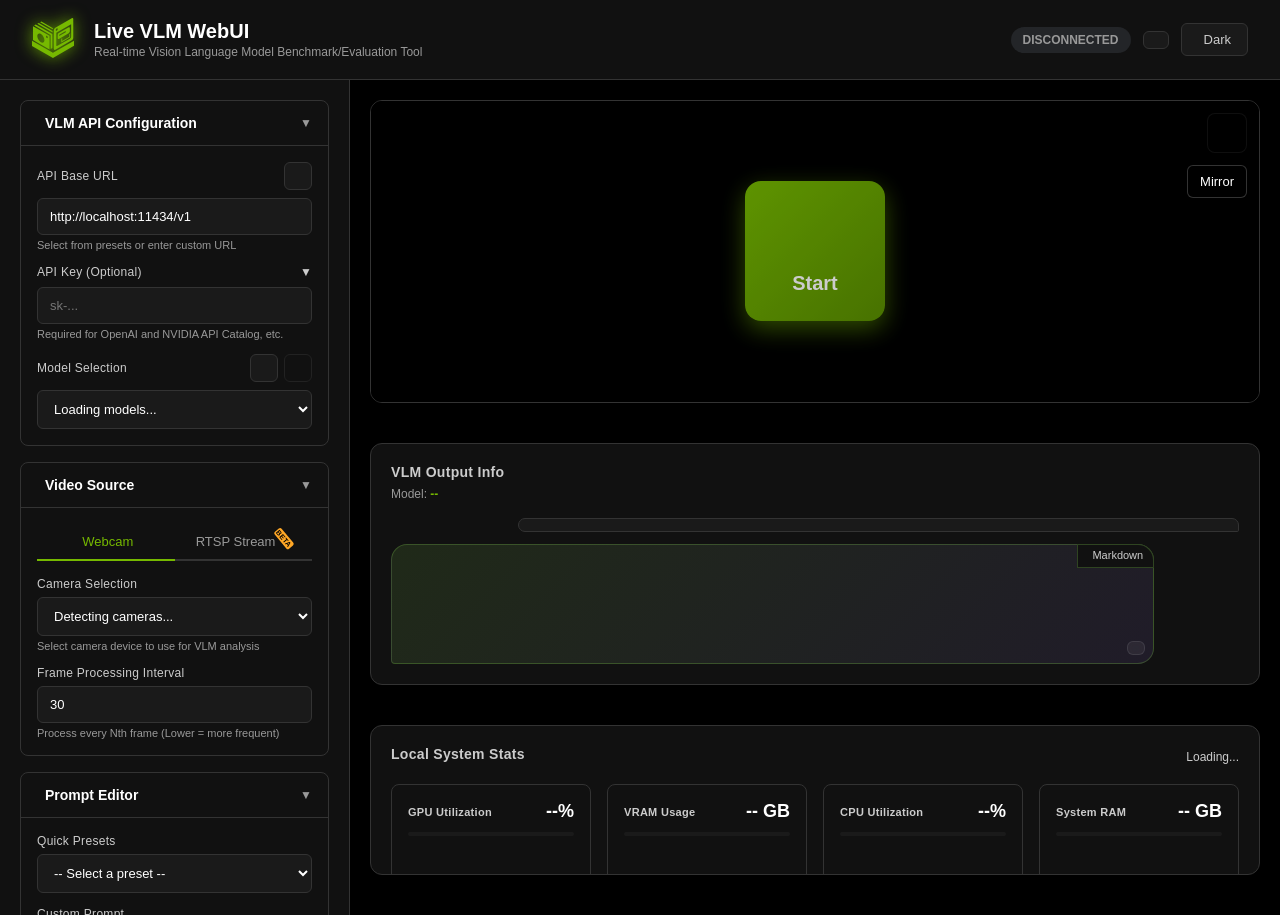
==== commit 1a2a2b30: "Allow camera enumeration when default device is busy" ====
--- a/src/live_vlm_webui/static/index.html
+++ b/src/live_vlm_webui/static/index.html
@@ -47,7 +47,7 @@
             --card-hover: #1A1A1A;
             --accent-color: #76B900;
             --accent-hover: #5E9400;
-            --warning-color: #FFA726;
+            --warning-color: #FFA726; /* Orange - better contrast on dark background */
             --error-color: #EF5350;
         }
 
@@ -64,6 +64,8 @@
             --card-hover: #F8F8F8;
             --accent-color: #76B900;
             --accent-hover: #5E9400;
+            --warning-color: #F57C00; /* Darker orange - better contrast on light background */
+            --error-color: #D32F2F;
         }
 
         * {
@@ -371,6 +373,7 @@
             background: var(--bg-secondary);
             border-right: 1px solid var(--border-color);
             overflow-y: auto;
+            overflow-x: visible;
             padding: 20px;
         }
 
@@ -492,6 +495,25 @@
         textarea:focus {
             outline: none;
             border-color: var(--primary-blue);
+        }
+
+        /* Prevent browser autofill blue background */
+        input:-webkit-autofill,
+        input:-webkit-autofill:hover,
+        input:-webkit-autofill:focus {
+            -webkit-box-shadow: 0 0 0 1000px var(--bg-tertiary) inset !important;
+            -webkit-text-fill-color: var(--text-primary) !important;
+            transition: background-color 5000s ease-in-out 0s;
+        }
+
+        /* Disabled input styling */
+        input:disabled,
+        select:disabled,
+        textarea:disabled {
+            opacity: 0.5;
+            cursor: not-allowed;
+            background: var(--bg-secondary);
+            color: var(--text-muted);
         }
 
         textarea {
@@ -584,6 +606,8 @@
 
         .icon-btn:disabled {
             cursor: not-allowed;
+            opacity: 0.4;
+            background: var(--bg-secondary);
         }
 
         .input-hint {
@@ -600,9 +624,25 @@
             border-bottom: 2px solid var(--border-color);
         }
 
+        /* Beta Badge - Small and Rotated */
+        .beta-badge {
+            display: inline-block;
+            background: var(--warning-color);
+            color: #000;
+            font-size: 7px;
+            font-weight: 700;
+            padding: 1px 1px;
+            border-radius: 2px;
+            margin-left: -6px;
+            vertical-align: super;
+            letter-spacing: 0.3px;
+            transform: rotate(50deg);
+            transform-origin: center;
+        }
+
         .input-source-tab {
             flex: 1;
-            padding: 10px 16px;
+            padding: 10px 2px;
             background: transparent;
             border: none;
             border-bottom: 2px solid transparent;
@@ -628,7 +668,7 @@
         .tooltip-wrapper {
             position: relative;
             display: inline-flex;
-            align-items: center;
+            align-items: baseline;
             gap: 6px;
         }
 
@@ -636,14 +676,18 @@
             display: inline-flex;
             align-items: center;
             justify-content: center;
-            width: 16px;
-            height: 16px;
+            width: 15px;
+            height: 15px;
             border-radius: 50%;
             background: var(--border-color);
             color: var(--text-muted);
-            font-size: 11px;
+            font-size: 10px;
+            font-weight: 600;
+            line-height: 1;
             cursor: help;
             transition: all 0.2s;
+            flex-shrink: 0;
+            transform: translateY(-1px);
         }
 
         .tooltip-icon:hover {
@@ -654,23 +698,26 @@
         .tooltip-text {
             visibility: hidden;
             opacity: 0;
-            position: absolute;
-            left: 0;
-            top: 100%;
-            margin-top: 8px;
-            padding: 8px 12px;
+            position: fixed;
+            padding: 12px 16px;
             background: var(--card-bg);
-            border: 1px solid var(--border-color);
-            border-radius: 6px;
-            font-size: 11px;
-            line-height: 1.5;
+            border: 1px solid var(--accent-color);
+            border-radius: 8px;
+            font-size: 12px;
+            line-height: 1.6;
             color: var(--text-primary);
             white-space: normal;
-            min-width: 280px;
-            max-width: 320px;
-            z-index: 1000;
-            box-shadow: 0 4px 12px rgba(0, 0, 0, 0.15);
+            width: 380px;
+            max-width: calc(100vw - 40px);
+            z-index: 10000;
+            box-shadow: 0 8px 24px rgba(0, 0, 0, 0.3);
             transition: opacity 0.2s, visibility 0.2s;
+            pointer-events: none;
+        }
+
+        .tooltip-text strong {
+            color: var(--accent-color);
+            font-weight: 600;
         }
 
         .tooltip-wrapper:hover .tooltip-text {
@@ -683,6 +730,9 @@
             flex: 1;
             overflow-y: auto;
             padding: 20px;
+            display: flex;
+            flex-direction: column;
+            gap: 20px;
         }
 
 
@@ -721,13 +771,21 @@
             overflow: hidden;
             margin-bottom: 20px;
             position: relative;
+            display: flex;
+            flex-direction: column;
         }
 
         video {
             width: 100%;
+            flex: 1;
+            min-height: 240px;
+            max-height: 100%;
             display: block;
             background: #000;
             transition: transform 0.3s ease;
+            object-fit: contain;
+            margin: 0;
+            padding: 0;
         }
 
         /* Video Overlay Text */
@@ -792,6 +850,250 @@
         .video-control-btn.active {
             background: var(--accent-color);
             border-color: var(--accent-color);
+        }
+
+        /* Big Start Button (centered on video) */
+        .big-start-btn {
+            position: absolute;
+            top: 50%;
+            left: 50%;
+            transform: translate(-50%, -50%);
+            width: min(140px, 25vh);
+            height: min(140px, 25vh);
+            max-width: 80%;
+            max-height: 80%;
+            border-radius: 16px;
+            background: linear-gradient(135deg, #76B900, #5a8f00);
+            border: none;
+            color: white;
+            font-size: 20px;
+            font-weight: 600;
+            cursor: pointer;
+            box-shadow: 0 8px 24px rgba(118, 185, 0, 0.5);
+            display: flex;
+            flex-direction: column;
+            align-items: center;
+            justify-content: center;
+            gap: 8px;
+            z-index: 100;
+            opacity: 0.8;
+            transition: transform 0.2s ease, box-shadow 0.2s ease, opacity 0.2s ease;
+        }
+
+        .big-start-btn:hover:not(:disabled):not(.animating) {
+            transform: translate(-50%, -50%) scale(1.05);
+            box-shadow: 0 12px 32px rgba(118, 185, 0, 0.6);
+            opacity: 0.95;
+        }
+
+        .big-start-btn:active:not(:disabled):not(.animating) {
+            transform: translate(-50%, -50%) scale(0.95);
+        }
+
+        .big-start-btn:disabled {
+            opacity: 0.8;
+            cursor: wait;
+            transform: translate(-50%, -50%);
+        }
+
+        .big-start-btn i, .big-start-btn svg {
+            width: 56px !important;
+            height: 56px !important;
+            flex-shrink: 0;
+        }
+
+        /* Animation to top-left corner when streaming starts */
+        .big-start-btn.animating {
+            animation: moveToCorner 0.5s cubic-bezier(0.4, 0, 0.2, 1) forwards;
+            pointer-events: none;
+        }
+
+        @keyframes moveToCorner {
+            0% {
+                top: 50%;
+                left: 50%;
+                transform: translate(-50%, -50%);
+                width: 140px;
+                height: 140px;
+                border-radius: 16px;
+                background: linear-gradient(135deg, #76B900, #5a8f00);
+                font-size: 20px;
+                box-shadow: 0 8px 24px rgba(118, 185, 0, 0.5);
+            }
+            100% {
+                top: 16px;
+                left: 16px;
+                transform: translate(0, 0);
+                width: 48px;
+                height: 48px;
+                border-radius: 8px;
+                background: linear-gradient(135deg, #FFA726, #FF9800);
+                font-size: 0px;
+                box-shadow: 0 4px 12px rgba(255, 152, 0, 0.5);
+                opacity: 0;
+            }
+        }
+
+        /* Hide after animation */
+        .big-start-btn.streaming {
+            display: none;
+        }
+
+        /* Small Stop button (top-left corner when streaming) */
+        .small-stop-btn {
+            position: absolute;
+            top: 16px;
+            left: 16px;
+            width: 48px;
+            height: 48px;
+            border-radius: 8px;
+            background: linear-gradient(135deg, #EF5350, #D32F2F) !important;
+            border: none;
+            color: white;
+            cursor: pointer;
+            box-shadow: 0 4px 12px rgba(239, 83, 80, 0.5);
+            display: none;
+            align-items: center;
+            justify-content: center;
+            transition: transform 0.3s ease, opacity 0.3s ease;
+            z-index: 100;
+            opacity: 0.7;
+        }
+
+        .small-stop-btn.show {
+            display: flex;
+        }
+
+        .small-stop-btn:hover {
+            background: linear-gradient(135deg, #EF5350, #D32F2F) !important;
+            transform: scale(1.1);
+            opacity: 1 !important;
+        }
+
+        .small-stop-btn:active {
+            transform: scale(0.95);
+        }
+
+        .small-stop-btn i, .small-stop-btn svg {
+            width: 30px !important;
+            height: 30px !important;
+            flex-shrink: 0;
+        }
+
+        /* Fullscreen button (top-right corner) */
+        .fullscreen-btn {
+            position: absolute;
+            top: 12px;
+            right: 12px;
+            width: 40px;
+            height: 40px;
+            border-radius: 8px;
+            background: rgba(0, 0, 0, 0.5);
+            border: 1px solid rgba(255, 255, 255, 0.2);
+            color: white;
+            cursor: pointer;
+            backdrop-filter: blur(10px);
+            display: flex;
+            align-items: center;
+            justify-content: center;
+            transition: all 0.2s ease;
+            z-index: 99;
+            opacity: 0.3;
+        }
+
+        .fullscreen-btn:hover {
+            background: rgba(0, 0, 0, 0.8);
+            border-color: var(--accent-color);
+            opacity: 0.8;
+            transform: scale(1.05);
+        }
+
+        .fullscreen-btn svg, .fullscreen-btn i {
+            width: 20px !important;
+            height: 20px !important;
+        }
+
+        /* Fullscreen mode styles */
+        .video-card.fullscreen {
+            position: fixed;
+            top: 0;
+            left: 0;
+            right: 0;
+            bottom: 0;
+            width: 100vw !important;
+            height: 100vh !important;
+            max-width: 100vw !important;
+            max-height: 100vh !important;
+            z-index: 9999;
+            margin: 0;
+            border-radius: 0;
+            border: none;
+        }
+
+        .video-card.fullscreen video {
+            width: 100%;
+            height: 100%;
+            object-fit: contain;
+        }
+
+        .video-card.fullscreen .fullscreen-btn {
+            opacity: 0.7;
+            background: rgba(0, 0, 0, 0.8);
+            z-index: 101;
+        }
+
+        .video-card.fullscreen .fullscreen-btn:hover {
+            opacity: 1;
+            transform: scale(1.1);
+        }
+
+        /* Keep controls above VLM overlay in fullscreen so shrink/mirror remain clickable */
+        .video-card.fullscreen .video-controls {
+            z-index: 101;
+        }
+
+        /* VLM Output overlay in fullscreen mode */
+        .fullscreen-vlm-overlay {
+            position: absolute;
+            top: 0;
+            left: 0;
+            right: 0;
+            padding: 24px;
+            background: linear-gradient(to bottom, rgba(0, 0, 0, 0.9), rgba(0, 0, 0, 0.7), transparent);
+            color: white;
+            z-index: 100;
+            display: none;
+            max-height: 40vh;
+            overflow-y: auto;
+        }
+
+        .video-card.fullscreen .fullscreen-vlm-overlay {
+            display: block;
+        }
+
+        .fullscreen-vlm-overlay .vlm-title {
+            font-size: 14px;
+            font-weight: 600;
+            color: var(--accent-color);
+            margin-bottom: 8px;
+            display: flex;
+            align-items: center;
+            gap: 8px;
+        }
+
+        .fullscreen-vlm-overlay .vlm-content {
+            font-size: 18px;
+            line-height: 1.6;
+            font-weight: 500;
+            text-shadow: 0 2px 8px rgba(0, 0, 0, 0.8);
+        }
+
+        .fullscreen-vlm-overlay .vlm-metrics {
+            font-size: 12px;
+            color: rgba(255, 255, 255, 0.7);
+            margin-top: 8px;
+            display: flex;
+            gap: 16px;
         }
 
         /* Generation Result */
@@ -911,6 +1213,241 @@
             border-radius: 16px 16px 16px 4px;
             max-width: 90%;
             word-wrap: break-word;
+            position: relative; /* For absolute positioning of button */
+        }
+
+        .result-text-content {
+            /* Content wrapper - this is what gets updated, not the parent */
+            width: 100%;
+        }
+
+        /* Embedded markdown toggle button */
+        .markdown-toggle-embedded {
+            position: absolute;
+            top: -1px; /* Overlap balloon's top border */
+            right: -1px; /* Overlap balloon's right border */
+            background: var(--bg-secondary);
+            border-top: 1px solid rgba(118, 185, 71, 0.3);
+            border-right: 1px solid rgba(118, 185, 71, 0.3);
+            border-left: 1px solid rgba(118, 185, 71, 0.3);
+            border-bottom: 1px solid rgba(118, 185, 71, 0.3);
+            border-radius: 0 16px 0 0; /* Match top-right corner of balloon */
+            color: var(--text-secondary);
+            padding: 4px 10px;
+            font-size: 11px;
+            cursor: pointer;
+            display: flex;
+            align-items: center;
+            gap: 4px;
+            transition: all 0.2s;
+            z-index: 10;
+            line-height: 1.2;
+        }
+
+        .markdown-toggle-embedded:hover {
+            background: var(--bg-tertiary);
+            color: var(--text-primary);
+        }
+
+        .markdown-toggle-embedded .lucide {
+            width: 12px;
+            height: 12px;
+        }
+
+        /* Copy to clipboard button - overlay style in lower right */
+        .copy-button-embedded {
+            position: absolute;
+            bottom: 8px;
+            right: 8px;
+            background: rgba(255, 255, 255, 0.15);
+            backdrop-filter: blur(8px);
+            border: 1px solid rgba(255, 255, 255, 0.25);
+            border-radius: 6px;
+            color: var(--text-primary);
+            padding: 6px 8px;
+            cursor: pointer;
+            display: flex;
+            align-items: center;
+            justify-content: center;
+            transition: all 0.2s;
+            z-index: 10;
+            opacity: 0.4;
+        }
+
+        .copy-button-embedded:hover {
+            opacity: 1;
+            background: rgba(255, 255, 255, 0.25);
+            border-color: rgba(255, 255, 255, 0.4);
+            transform: scale(1.05);
+        }
+
+        .copy-button-embedded:active {
+            transform: scale(0.95);
+        }
+
+        .copy-button-embedded .lucide {
+            width: 14px;
+            height: 14px;
+        }
+
+        .copy-button-embedded.copied {
+            background: rgba(118, 185, 0, 0.6);
+            border-color: rgba(118, 185, 0, 0.4);
+        }
+
+        .copy-button-embedded.copied .lucide {
+            animation: checkmark 0.3s ease;
+        }
+
+        @keyframes checkmark {
+            0% { transform: scale(0.8); }
+            50% { transform: scale(1.2); }
+            100% { transform: scale(1); }
+        }
+
+        /* Markdown styling */
+        .result-text-content.markdown-rendered h1,
+        .result-text-content.markdown-rendered h2,
+        .result-text-content.markdown-rendered h3,
+        .result-text.markdown-rendered h1,
+        .result-text.markdown-rendered h2,
+        .result-text.markdown-rendered h3 {
+            color: var(--text-primary);
+            margin-top: 16px;
+            margin-bottom: 8px;
+            font-weight: 600;
+        }
+
+        .result-text-content.markdown-rendered h1,
+        .result-text.markdown-rendered h1 {
+            font-size: 1.5em;
+            border-bottom: 2px solid var(--border-color);
+            padding-bottom: 8px;
+        }
+
+        .result-text-content.markdown-rendered h2,
+        .result-text.markdown-rendered h2 {
+            font-size: 1.3em;
+        }
+
+        .result-text-content.markdown-rendered h3,
+        .result-text.markdown-rendered h3 {
+            font-size: 1.1em;
+        }
+
+        .result-text-content.markdown-rendered p,
+        .result-text.markdown-rendered p {
+            margin: 8px 0;
+        }
+
+        .result-text-content.markdown-rendered ul,
+        .result-text-content.markdown-rendered ol,
+        .result-text.markdown-rendered ul,
+        .result-text.markdown-rendered ol {
+            margin: 8px 0;
+            padding-left: 24px;
+        }
+
+        .result-text-content.markdown-rendered li,
+        .result-text.markdown-rendered li {
+            margin: 4px 0;
+        }
+
+        .result-text-content.markdown-rendered code,
+        .result-text.markdown-rendered code {
+            background: var(--bg-tertiary);
+            border: 1px solid var(--border-color);
+            padding: 2px 6px;
+            border-radius: 4px;
+            font-family: 'SF Mono', Monaco, 'Cascadia Code', 'Roboto Mono', Consolas, 'Courier New', monospace;
+            font-size: 0.9em;
+            color: var(--accent-color);
+        }
+
+        .result-text-content.markdown-rendered pre,
+        .result-text.markdown-rendered pre {
+            background: var(--bg-secondary);
+            border: 1px solid var(--border-color);
+            border-radius: 8px;
+            padding: 12px;
+            overflow-x: auto;
+            margin: 12px 0;
+        }
+
+        .result-text-content.markdown-rendered pre code,
+        .result-text.markdown-rendered pre code {
+            background: transparent;
+            border: none;
+            padding: 0;
+            color: var(--text-primary);
+            font-size: 0.85em;
+        }
+
+        .result-text-content.markdown-rendered blockquote,
+        .result-text.markdown-rendered blockquote {
+            border-left: 4px solid var(--accent-color);
+            padding-left: 16px;
+            margin: 12px 0;
+            color: var(--text-secondary);
+            font-style: italic;
+        }
+
+        .result-text-content.markdown-rendered table,
+        .result-text.markdown-rendered table {
+            border-collapse: collapse;
+            width: 100%;
+            margin: 12px 0;
+            font-size: 0.9em;
+        }
+
+        .result-text-content.markdown-rendered table th,
+        .result-text-content.markdown-rendered table td,
+        .result-text.markdown-rendered table th,
+        .result-text.markdown-rendered table td {
+            border: 1px solid var(--border-color);
+            padding: 8px 12px;
+            text-align: left;
+        }
+
+        .result-text-content.markdown-rendered table th,
+        .result-text.markdown-rendered table th {
+            background: var(--bg-tertiary);
+            font-weight: 600;
+            color: var(--text-primary);
+        }
+
+        .result-text-content.markdown-rendered table tr:nth-child(even),
+        .result-text.markdown-rendered table tr:nth-child(even) {
+            background: var(--bg-secondary);
+        }
+
+        .result-text-content.markdown-rendered strong,
+        .result-text.markdown-rendered strong {
+            font-weight: 600;
+            color: var(--text-primary);
+        }
+
+        .result-text-content.markdown-rendered em,
+        .result-text.markdown-rendered em {
+            font-style: italic;
+        }
+
+        .result-text-content.markdown-rendered a,
+        .result-text.markdown-rendered a {
+            color: var(--accent-color);
+            text-decoration: none;
+        }
+
+        .result-text-content.markdown-rendered a:hover,
+        .result-text.markdown-rendered a:hover {
+            text-decoration: underline;
+        }
+
+        .result-text-content.markdown-rendered hr,
+        .result-text.markdown-rendered hr {
+            border: none;
+            border-top: 1px solid var(--border-color);
+            margin: 16px 0;
         }
 
         .result-text.fade {
@@ -1223,7 +1760,8 @@
         #apiBaseUrl,
         #apiKey,
         #modelSelect,
-        #cameraSelect {
+        #cameraSelect,
+        #rtspUrl {
             transition: all 0.3s ease;
         }
 
@@ -1234,7 +1772,8 @@
         #cameraSelect:focus,
         #apiBaseUrl:focus,
         #apiKey:focus,
-        #modelSelect:focus {
+        #modelSelect:focus,
+        #rtspUrl:focus {
             border-color: rgba(200, 200, 200, 0.6) !important;
             box-shadow: 0 0 0 2px rgba(200, 200, 200, 0.15),
                         0 0 8px rgba(200, 200, 200, 0.2) !important;
@@ -1250,7 +1789,8 @@
         }
 
         body.colorful-focus #processEvery:focus,
-        body.colorful-focus #cameraSelect:focus {
+        body.colorful-focus #cameraSelect:focus,
+        body.colorful-focus #rtspUrl:focus {
             border-color: rgb(59, 130, 246) !important;
             box-shadow: 0 0 0 3px rgba(59, 130, 246, 0.3),
                         0 0 12px rgba(59, 130, 246, 0.4) !important;
@@ -1286,7 +1826,8 @@
         #apiBaseUrl.applied,
         #apiKey.applied,
         #modelSelect.applied,
-        #cameraSelect.applied {
+        #cameraSelect.applied,
+        #rtspUrl.applied {
             animation: settingApplied 0.6s ease-out;
         }
 
@@ -1313,6 +1854,87 @@
             stroke: url(#gradient-green) !important;
         }
         */
+
+        /* Responsive Layout - Side by Side on Wide Screens */
+        @media (min-width: 1400px) {
+            .main-content {
+                display: grid;
+                grid-template-columns: 1fr 1fr;
+                grid-template-rows: minmax(0, 1fr) auto;
+                gap: 20px;
+                align-items: start;
+                max-height: calc(100vh - 100px);
+            }
+
+            /* Video card in left column */
+            .video-card {
+                grid-column: 1;
+                grid-row: 1;
+                margin-bottom: 0;
+                align-self: stretch;
+                max-height: 100%;
+            }
+
+            /* VLM Output card in right column */
+            .result-card:not(#systemStatsCard) {
+                grid-column: 2;
+                grid-row: 1;
+                margin-bottom: 0;
+                max-height: 100%;
+                overflow-y: auto;
+                align-self: stretch;
+            }
+
+            /* System Stats card spans full width at bottom */
+            #systemStatsCard {
+                grid-column: 1 / -1;
+                grid-row: 2;
+                margin-bottom: 0;
+            }
+        }
+
+        @media (min-width: 1600px) {
+            .main-content {
+                grid-template-columns: 1.2fr 1fr;
+            }
+        }
+
+        /* Responsive adjustments for smaller screens */
+        @media (max-width: 1024px) {
+            .sidebar {
+                width: 280px;
+            }
+
+            .header-title {
+                font-size: 18px;
+            }
+        }
+
+        @media (max-width: 768px) {
+            .main-content {
+                padding: 12px;
+            }
+
+            .video-card {
+                border-radius: 8px;
+            }
+
+            .result-card {
+                border-radius: 8px;
+                padding: 16px;
+            }
+
+            .big-start-btn {
+                width: min(100px, 20vh);
+                height: min(100px, 20vh);
+                font-size: 16px;
+            }
+
+            .big-start-btn i, .big-start-btn svg {
+                width: min(40px, 8vh) !important;
+                height: min(40px, 8vh) !important;
+            }
+        }
 
     </style>
 
@@ -1353,6 +1975,9 @@
 
     <!-- Lucide Icons - Load before body scripts -->
     <script src="https://unpkg.com/lucide@latest"></script>
+    <!-- Markdown rendering libraries -->
+    <script src="https://cdn.jsdelivr.net/npm/marked@12.0.0/marked.min.js"></script>
+    <script src="https://cdn.jsdelivr.net/npm/dompurify@3.0.8/dist/purify.min.js"></script>
     <script>
         // Initialize Lucide icons immediately when DOM is ready
         if (document.readyState === 'loading') {
@@ -1515,6 +2140,32 @@
                                 <div class="settings-item-description">How often to update GPU/CPU graphs (lower = more responsive, higher = less CPU usage)</div>
                             </div>
                             <input type="number" id="gpuUpdateInterval" value="0.25" min="0.1" max="5.0" step="0.05" style="width: 80px; padding: 6px 8px; border: 1px solid var(--border-color); border-radius: 4px; background: var(--bg-primary); color: var(--text-primary); font-size: 14px;">
+                        </div>
+                    </div>
+
+                    <div class="settings-section">
+                        <div class="settings-section-title">Debug</div>
+
+                        <div class="settings-item">
+                            <div>
+                                <div class="settings-item-label">Show request payload</div>
+                                <div class="settings-item-description">Include request JSON (image + prompt) under the prompt area; collapsed by default</div>
+                            </div>
+                            <label class="toggle-switch">
+                                <input type="checkbox" id="debugShowRequestPayload">
+                                <span class="toggle-slider"></span>
+                            </label>
+                        </div>
+
+                        <div class="settings-item">
+                            <div>
+                                <div class="settings-item-label">Show response payload</div>
+                                <div class="settings-item-description">Include API response JSON under the VLM output; collapsed by default</div>
+                            </div>
+                            <label class="toggle-switch">
+                                <input type="checkbox" id="debugShowResponsePayload">
+                                <span class="toggle-slider"></span>
+                            </label>
                         </div>
                     </div>
                 </div>
@@ -1604,14 +2255,14 @@
                 </div>
             </div>
 
-            <!-- Camera and App Control -->
+            <!-- Video Source -->
             <div class="panel">
                 <div class="panel-header" onclick="togglePanel('cameraConfig')">
                     <div class="panel-title">
                         <span class="panel-icon">
                             <i data-lucide="video"></i>
                         </span>
-                        Camera and App Control
+                        Video Source
                     </div>
                     <span class="panel-toggle" id="cameraConfigToggle">▼</span>
                 </div>
@@ -1622,9 +2273,10 @@
                             <i data-lucide="video" style="width: 14px; height: 14px; margin-right: 4px;"></i>
                             Webcam
                         </button>
-                        <button class="input-source-tab" data-source="rtsp">
+                        <button class="input-source-tab" data-source="rtsp" title="RTSP IP Camera (Beta - Tested with Reolink RLC-811A)">
                             <i data-lucide="cast" style="width: 14px; height: 14px; margin-right: 4px;"></i>
                             RTSP Stream
+                            <span class="beta-badge">BETA</span>
                         </button>
                     </div>
 
@@ -1635,42 +2287,37 @@
                             <select id="cameraSelect">
                                 <option value="">Detecting cameras...</option>
                             </select>
-                            <div class="input-hint">Select camera device to use for VLM analysis</div>
+                            <div class="input-hint" style="margin-bottom: 11px;">Select camera device to use for VLM analysis</div>
                         </div>
                     </div>
 
                     <!-- RTSP Controls -->
                     <div id="rtspControls" style="display: none;">
                         <div class="form-group">
-                            <div class="tooltip-wrapper">
-                                <label>RTSP Stream URL</label>
-                                <span class="tooltip-icon">ℹ</span>
-                                <div class="tooltip-text">
-                                    <strong>Format:</strong> rtsp://[user:pass@]ip:port/path<br><br>
-                                    <strong>Examples:</strong><br>
-                                    • rtsp://192.168.1.100:554/stream<br>
-                                    • rtsp://admin:password@192.168.1.100:554/h264Preview_01_main
+                            <div style="display: flex; align-items: center; gap: 4px; margin-bottom: 8px;">
+                                <div class="tooltip-wrapper" style="margin-bottom: 0; flex: 1;">
+                                    <label style="margin-bottom: 0;">RTSP Stream URL</label>
+                                    <span class="tooltip-icon">ℹ</span>
+                                    <div class="tooltip-text">
+                                        <strong>Format:</strong> rtsp://[user:pass@]ip:port/path<br><br>
+                                        <strong>Examples:</strong><br>
+                                        • rtsp://192.168.1.100:554/stream<br>
+                                        • rtsp://admin:password@192.168.1.100:554/h264Preview_01_main
+                                    </div>
                                 </div>
+                                <button class="icon-btn" id="testRtspBtn" title="Test Connection">
+                                    <i data-lucide="test-tube-diagonal"></i>
+                                </button>
                             </div>
-                            <input type="text" id="rtspUrl" placeholder="rtsp://192.168.1.100:554/stream">
-                        </div>
-                        <div class="form-group">
-                            <button class="btn btn-secondary" id="testRtspBtn" style="width: 100%;">
-                                <i data-lucide="activity" style="width: 14px; height: 14px; margin-right: 4px;"></i>
-                                Test Connection
-                            </button>
-                            <div id="rtspStatus" class="input-hint" style="margin-top: 8px; display: none;"></div>
+                            <input type="text" id="rtspUrl" placeholder="rtsp://192.168.1.100:554/stream" style="margin-bottom: 16px;">
+                            <div id="rtspStatus" class="input-hint" style="margin-top: -8px; margin-bottom: 12px; display: none;"></div>
                         </div>
                     </div>
                     <div class="form-group">
-                        <button class="btn btn-primary" id="startBtn" style="width: 100%; margin-bottom: 8px;">
-                            <i data-lucide="play" style="width: 14px; height: 14px; margin-right: 4px;"></i>
-                            Open Camera and<br>Start VLM Analysis
-                        </button>
-                        <button class="btn btn-secondary" id="stopBtn" disabled style="width: 100%;">
-                            <i data-lucide="square" style="width: 14px; height: 14px; margin-right: 4px;"></i>
-                            Stop
-                        </button>
+                        <!-- RTSP Beta Warning (shown only when RTSP tab is active) -->
+                        <div id="rtspBetaWarning" class="input-hint" style="margin-top: 12px; color: var(--warning-color); display: none; align-items: center; gap: 4px;">
+                            <span><strong>Beta:</strong> Tested with Reolink RLC-811A. Other cameras may work. <a href="https://github.com/NVIDIA-AI-IOT/live-vlm-webui/blob/main/docs/usage/rtsp-ip-cameras.md" target="_blank" style="color: var(--warning-color); text-decoration: underline;">Learn more</a></span>
+                        </div>
                     </div>
                     <div class="form-group" style="margin-bottom: 0;">
                         <label>Frame Processing Interval</label>
@@ -1704,6 +2351,21 @@
                             <option value="Provide a detailed description of the scene for a visually impaired person.">Accessibility</option>
                             <option value="Read and transcribe any text visible in the image.">OCR / Text Reading</option>
                             <option value="Answer with Yes or No only: Is there a person visible?">Yes/No Question</option>
+                            <option value="You are a robot. Describe what you see, then give 5 navigation commands to get to a possible location of a bathroom. Format: 'linear_x=0.3, angular_z=0.0 # reason'. Keep linear_x between -0.5 and 0.5, angular_z between -1.0 and 1.0.">🤖 Robot Navigation (Simple)</option>
+                            <option value="You are controlling a mobile robot with differential drive. Camera: 1.0m height, forward-facing. Generate ROS cmd_vel commands based on what you see to get to a possible location of a bathroom.
+
+CRITICAL CONSTRAINTS:
+- linear.x: MUST be between -0.5 and +0.5 m/s (violations will cause robot damage)
+- angular.z: MUST be between -1.0 and +1.0 rad/s
+- Commands must respond to actual obstacles/scene content
+
+OUTPUT FORMAT (20 commands for 2.0 seconds):
+T=0.0s: linear.x=0.20, angular.z=0.00 # [explain what you see and why this velocity]
+T=0.1s: linear.x=0.18, angular.z=-0.15 # [explain decision based on scene]
+... (continue for all 20 timesteps)
+
+STRATEGY SECTION:
+After commands, explain: obstacles detected, clearance margins, goal inference, safety considerations.">🤖 Robot Navigation (ROS)</option>
                         </select>
                     </div>
                     <div class="form-group">
@@ -1723,12 +2385,40 @@
         <!-- Main Content -->
         <div class="main-content">
             <!-- Video Feed -->
-            <div class="video-card">
-                <div class="video-controls">
+            <div class="video-card" id="videoCard">
+                <!-- Big Start Button (centered overlay) -->
+                <button id="bigStartBtn" class="big-start-btn" onclick="start()">
+                    <i data-lucide="play"></i>
+                    Start
+                </button>
+
+                <!-- Small Stop Button (top-left corner when streaming) -->
+                <button id="smallStopBtn" class="small-stop-btn" onclick="stop()">
+                    <i data-lucide="square"></i>
+                </button>
+
+                <!-- Fullscreen Button (top-right corner) -->
+                <button class="fullscreen-btn" onclick="toggleFullscreen()" title="Toggle fullscreen">
+                    <i data-lucide="maximize" id="fullscreenIcon"></i>
+                </button>
+
+                <!-- VLM Output Overlay (shown in fullscreen mode) -->
+                <div class="fullscreen-vlm-overlay" id="fullscreenVlmOverlay">
+                    <div class="vlm-title">
+                        <i data-lucide="bot"></i>
+                        VLM Output
+                    </div>
+                    <div class="vlm-content" id="fullscreenVlmContent">Ready</div>
+                    <div class="vlm-metrics" id="fullscreenVlmMetrics"></div>
+                </div>
+
+                <!-- Legacy controls (kept for mirror functionality) -->
+                <div class="video-controls" style="top: 64px;">
                     <button class="video-control-btn" id="mirrorBtn" title="Mirror video">
                         <i data-lucide="flip-horizontal"></i> Mirror
                     </button>
                 </div>
+
                 <video id="videoElement" autoplay playsinline muted></video>
                 <div class="video-overlay" id="videoOverlay"></div>
             </div>
@@ -1744,26 +2434,49 @@
                             Model: <span id="modelName" style="font-weight: 600; color: var(--accent-color);">--</span>
                         </div>
                     </div>
-                    <div class="metrics-inline" id="metricsInline" style="display: none;">
-                        <div class="metric-item">
-                            <span>Latency:</span>
-                            <span class="metric-value" id="latencyValue">--</span>
-                            <span>ms</span>
-                        </div>
-                        <div class="metric-item">
-                            <span>Avg:</span>
-                            <span class="metric-value" id="avgLatencyValue">--</span>
-                            <span>ms</span>
-                        </div>
-                        <div class="metric-item">
-                            <span>Count:</span>
-                            <span class="metric-value" id="countValue">--</span>
+                    <div style="display: flex; align-items: center; gap: 16px;">
+                        <div class="metrics-inline" id="metricsInline" style="display: none;">
+                            <div class="metric-item">
+                                <span>Latency:</span>
+                                <span class="metric-value" id="latencyValue">--</span>
+                                <span>ms</span>
+                            </div>
+                            <div class="metric-item">
+                                <span>Avg:</span>
+                                <span class="metric-value" id="avgLatencyValue">--</span>
+                                <span>ms</span>
+                            </div>
+                            <div class="metric-item">
+                                <span>Count:</span>
+                                <span class="metric-value" id="countValue">--</span>
+                            </div>
                         </div>
                     </div>
             </div>
 
                 <div class="result-prompt" id="currentPrompt"></div>
-                <div class="result-text" id="resultText"></div>
+                <div id="requestPayloadDebug" class="debug-payload-block" style="display: none; margin-top: 8px;">
+                    <details style="margin: 0;">
+                        <summary style="cursor: pointer; font-size: 12px; color: var(--text-secondary);">Request payload (debug)</summary>
+                        <pre id="requestPayloadContent" style="margin: 8px 0 0; padding: 10px; background: var(--bg-secondary); border-radius: 8px; font-size: 11px; overflow: auto; max-height: 240px; white-space: pre-wrap; word-break: break-all;"></pre>
+                    </details>
+                </div>
+                <div class="result-text" id="resultText">
+                    <button class="markdown-toggle-embedded" id="markdownToggle" title="Toggle Markdown Rendering">
+                        <span id="markdownIcon"><i data-lucide="code"></i></span>
+                        <span id="markdownText">Markdown</span>
+                    </button>
+                    <button class="copy-button-embedded" id="copyButton" title="Copy to clipboard">
+                        <i data-lucide="copy"></i>
+                    </button>
+                    <div class="result-text-content" id="resultTextContent"></div>
+                </div>
+                <div id="responsePayloadDebug" class="debug-payload-block" style="display: none; margin-top: 8px;">
+                    <details style="margin: 0;">
+                        <summary style="cursor: pointer; font-size: 12px; color: var(--text-secondary);">Response payload (debug)</summary>
+                        <pre id="responsePayloadContent" style="margin: 8px 0 0; padding: 10px; background: var(--bg-secondary); border-radius: 8px; font-size: 11px; overflow: auto; max-height: 240px; white-space: pre-wrap; word-break: break-all;"></pre>
+                    </details>
+                </div>
             </div>
 
             <!-- System Stats -->
@@ -1843,6 +2556,10 @@
         const resultText = document.getElementById('resultText');
         const currentPrompt = document.getElementById('currentPrompt');
         const metricsInline = document.getElementById('metricsInline');
+        const markdownToggle = document.getElementById('markdownToggle');
+        const markdownIcon = document.getElementById('markdownIcon');
+        const markdownText = document.getElementById('markdownText');
+        const copyButton = document.getElementById('copyButton');
         const latencyValue = document.getElementById('latencyValue');
         const avgLatencyValue = document.getElementById('avgLatencyValue');
         const countValue = document.getElementById('countValue');
@@ -1860,26 +2577,38 @@
         let websocket = null;
         let fadeTimeout = null;
         let lastText = '';
+        // Multi-session: one ID per page/tab; sent in WebSocket and /offer so this tab gets only its VLM output
+        const sessionId = crypto.randomUUID ? crypto.randomUUID() : 'tab-' + Date.now() + '-' + Math.random().toString(36).slice(2);
         let isAnalysisRunning = false;
         let selectedCameraId = null;
         let rtspSessionId = 'default';  // For RTSP mode
+        // Enable markdown by default (user can disable if they prefer raw text)
+        let markdownEnabled = localStorage.getItem('markdownEnabled') !== 'false';
 
         // Enumerate and list available cameras
         async function enumerateCameras() {
+            const cameraSelect = document.getElementById('cameraSelect');
+            cameraSelect.innerHTML = '';
+
+            let permissionError = null;
+
             try {
-                // Request permission first to get device labels
+                // Request permission first to get device labels.
+                // This can fail if the default camera is busy, but we can still
+                // fall back to enumerateDevices() and let the user pick another one.
                 const tempStream = await navigator.mediaDevices.getUserMedia({ video: true });
                 tempStream.getTracks().forEach(track => track.stop());
-
-                // Now enumerate with labels
+            } catch (err) {
+                permissionError = err;
+                console.warn('Initial camera probe failed, falling back to device enumeration:', err);
+            }
+
+            try {
                 const devices = await navigator.mediaDevices.enumerateDevices();
                 const videoDevices = devices.filter(device => device.kind === 'videoinput');
 
-                const cameraSelect = document.getElementById('cameraSelect');
-                cameraSelect.innerHTML = '';
-
                 if (videoDevices.length === 0) {
-                    cameraSelect.innerHTML = '<option value="">No cameras found</option>';
+                    cameraSelect.innerHTML = `<option value="">${permissionError ? 'No accessible cameras found' : 'No cameras found'}</option>`;
                     return;
                 }
 
@@ -1890,12 +2619,18 @@
                     cameraSelect.appendChild(option);
                 });
 
-                // Select first camera by default
-                selectedCameraId = videoDevices[0].deviceId;
+                if (!selectedCameraId || !videoDevices.some(device => device.deviceId === selectedCameraId)) {
+                    selectedCameraId = videoDevices[0].deviceId;
+                    cameraSelect.value = selectedCameraId;
+                }
+
                 console.log(`Found ${videoDevices.length} camera(s)`);
+                if (permissionError) {
+                    console.warn('Camera labels or default access may be limited until camera permissions or device availability are fixed.');
+                }
             } catch (err) {
                 console.error('Error enumerating cameras:', err);
-                document.getElementById('cameraSelect').innerHTML = '<option value="">Error detecting cameras</option>';
+                cameraSelect.innerHTML = '<option value="">Error detecting cameras</option>';
             }
         }
 
@@ -1955,12 +2690,27 @@
             }
         });
 
+        // Tooltip positioning (for fixed position tooltips)
+        document.querySelectorAll('.tooltip-wrapper').forEach(wrapper => {
+            const icon = wrapper.querySelector('.tooltip-icon');
+            const tooltip = wrapper.querySelector('.tooltip-text');
+
+            if (icon && tooltip) {
+                wrapper.addEventListener('mouseenter', () => {
+                    const rect = icon.getBoundingClientRect();
+                    tooltip.style.left = `${rect.left}px`;
+                    tooltip.style.top = `${rect.bottom + 8}px`;
+                });
+            }
+        });
+
         // Handle input source tabs (Webcam vs RTSP)
         document.querySelectorAll('.input-source-tab').forEach(tab => {
             tab.addEventListener('click', () => {
                 const source = tab.getAttribute('data-source');
                 const webcamControls = document.getElementById('webcamControls');
                 const rtspControls = document.getElementById('rtspControls');
+                const rtspBetaWarning = document.getElementById('rtspBetaWarning');
                 const startBtn = document.getElementById('startBtn');
 
                 // Update active tab
@@ -1971,15 +2721,30 @@
                 if (source === 'webcam') {
                     webcamControls.style.display = 'block';
                     rtspControls.style.display = 'none';
-                    startBtn.innerHTML = '<i data-lucide="play" style="width: 14px; height: 14px; margin-right: 4px;"></i>Open Camera and<br>Start VLM Analysis';
-                    lucide.createIcons();
+                    rtspBetaWarning.style.display = 'none';
                 } else if (source === 'rtsp') {
                     webcamControls.style.display = 'none';
                     rtspControls.style.display = 'block';
-                    startBtn.innerHTML = '<i data-lucide="play" style="width: 14px; height: 14px; margin-right: 4px;"></i>Connect to Stream and<br>Start VLM Analysis';
-                    lucide.createIcons();
+                    rtspBetaWarning.style.display = 'flex';
                 }
             });
+        });
+
+        // Clear RTSP status message when user types
+        const rtspUrlInput = document.getElementById('rtspUrl');
+        rtspUrlInput.addEventListener('input', () => {
+            const statusDiv = document.getElementById('rtspStatus');
+            statusDiv.style.display = 'none';
+        });
+
+        // Green flash animation when RTSP URL is set (same as API Base URL)
+        rtspUrlInput.addEventListener('blur', () => {
+            if (rtspUrlInput.value.trim()) {
+                rtspUrlInput.classList.add('applied');
+                setTimeout(() => {
+                    rtspUrlInput.classList.remove('applied');
+                }, 600);
+            }
         });
 
         // Test RTSP connection
@@ -2038,16 +2803,208 @@
             }
         });
 
+        // Tooltip positioning - dynamically position tooltip to avoid clipping
+        document.querySelectorAll('.tooltip-wrapper').forEach(wrapper => {
+            const icon = wrapper.querySelector('.tooltip-icon');
+            const tooltip = wrapper.querySelector('.tooltip-text');
+
+            if (icon && tooltip) {
+                icon.addEventListener('mouseenter', () => {
+                    const rect = icon.getBoundingClientRect();
+                    const tooltipWidth = 380; // Match CSS width
+
+                    // Position below the icon
+                    let left = rect.left - 10; // Slight offset to left
+                    let top = rect.bottom + 8;
+
+                    // Ensure tooltip doesn't go off right edge of viewport
+                    if (left + tooltipWidth > window.innerWidth - 20) {
+                        left = window.innerWidth - tooltipWidth - 20;
+                    }
+
+                    // Ensure tooltip doesn't go off left edge
+                    if (left < 20) {
+                        left = 20;
+                    }
+
+                    tooltip.style.left = left + 'px';
+                    tooltip.style.top = top + 'px';
+                });
+            }
+        });
+
+        // Markdown rendering function
+        function renderMarkdown(text) {
+            if (!text) return '';
+            // Check if libraries are loaded
+            if (typeof marked === 'undefined' || typeof DOMPurify === 'undefined') {
+                console.warn('Markdown libraries not loaded, falling back to plain text');
+                return text;
+            }
+            try {
+                // Configure marked options
+                marked.setOptions({
+                    breaks: true,  // Convert line breaks to <br>
+                    gfm: true,     // GitHub Flavored Markdown
+                });
+                // Parse markdown and sanitize HTML
+                const html = marked.parse(text);
+                return DOMPurify.sanitize(html, {
+                    ALLOWED_TAGS: ['p', 'br', 'strong', 'em', 'u', 'h1', 'h2', 'h3', 'h4', 'h5', 'h6', 'ul', 'ol', 'li', 'code', 'pre', 'blockquote', 'table', 'thead', 'tbody', 'tr', 'th', 'td', 'hr', 'a'],
+                    ALLOWED_ATTR: ['href', 'title'],
+                });
+            } catch (e) {
+                console.error('Error rendering markdown:', e);
+                return text; // Fallback to plain text on error
+            }
+        }
+
+        // Update markdown toggle UI
+        function updateMarkdownToggleUI() {
+            const contentDiv = document.getElementById('resultTextContent');
+            if (markdownEnabled) {
+                markdownIcon.innerHTML = '<i data-lucide="code"></i>';
+                markdownText.textContent = 'Markdown';
+                if (contentDiv) {
+                    contentDiv.classList.add('markdown-rendered');
+                } else {
+                    resultText.classList.add('markdown-rendered');
+                }
+            } else {
+                markdownIcon.innerHTML = '<i data-lucide="file-text"></i>';
+                markdownText.textContent = 'Plain Text';
+                if (contentDiv) {
+                    contentDiv.classList.remove('markdown-rendered');
+                } else {
+                    resultText.classList.remove('markdown-rendered');
+                }
+            }
+            lucide.createIcons();
+        }
+
+        // Markdown toggle handler
+        markdownToggle.addEventListener('click', () => {
+            markdownEnabled = !markdownEnabled;
+            localStorage.setItem('markdownEnabled', markdownEnabled.toString());
+            updateMarkdownToggleUI();
+
+            // Re-render current text with new mode
+            if (lastText) {
+                updateResultText(lastText);
+            }
+        });
+
+        // Initialize markdown toggle state
+        updateMarkdownToggleUI();
+
+        // Copy to clipboard functionality
+        copyButton.addEventListener('click', async () => {
+            const contentDiv = document.getElementById('resultTextContent');
+            let textToCopy = '';
+
+            if (contentDiv) {
+                // If markdown is enabled, copy the raw text (not HTML)
+                if (markdownEnabled) {
+                    // Get the raw text by reading from lastText or extracting from content
+                    textToCopy = lastText || contentDiv.innerText || contentDiv.textContent;
+                } else {
+                    textToCopy = contentDiv.textContent || contentDiv.innerText;
+                }
+            } else {
+                textToCopy = resultText.textContent || resultText.innerText;
+            }
+
+            if (!textToCopy || textToCopy.trim() === '') {
+                return; // Nothing to copy
+            }
+
+            try {
+                await navigator.clipboard.writeText(textToCopy);
+
+                // Visual feedback
+                const originalHTML = copyButton.innerHTML;
+
+                copyButton.classList.add('copied');
+                copyButton.innerHTML = '<i data-lucide="check"></i>';
+                lucide.createIcons();
+
+                // Reset after 0.8 seconds
+                setTimeout(() => {
+                    copyButton.classList.remove('copied');
+                    copyButton.innerHTML = originalHTML;
+                    lucide.createIcons();
+                }, 800);
+            } catch (err) {
+                console.error('Failed to copy text:', err);
+                // Fallback for older browsers
+                const textArea = document.createElement('textarea');
+                textArea.value = textToCopy;
+                textArea.style.position = 'fixed';
+                textArea.style.opacity = '0';
+                document.body.appendChild(textArea);
+                textArea.select();
+                try {
+                    document.execCommand('copy');
+                    copyButton.classList.add('copied');
+                    setTimeout(() => copyButton.classList.remove('copied'), 500);
+                } catch (e) {
+                    console.error('Fallback copy failed:', e);
+                }
+                document.body.removeChild(textArea);
+            }
+        });
+
+        // Function to update result text (handles both markdown and plain text)
+        function updateResultText(text) {
+            const contentDiv = document.getElementById('resultTextContent');
+            if (!contentDiv) {
+                // Fallback if content div doesn't exist yet
+                if (markdownEnabled) {
+                    resultText.innerHTML = renderMarkdown(text);
+                } else {
+                    resultText.textContent = text;
+                }
+                return;
+            }
+            // Update only the content div, preserving the button
+            if (markdownEnabled) {
+                contentDiv.innerHTML = renderMarkdown(text);
+            } else {
+                contentDiv.textContent = text;
+            }
+
+            // Auto-sync to fullscreen overlay if in fullscreen mode
+            const videoCard = document.getElementById('videoCard');
+            if (videoCard && videoCard.classList.contains('fullscreen')) {
+                syncVlmToFullscreen();
+            }
+        }
+
         // Enumerate cameras on page load
         enumerateCameras();
 
-        // Theme Toggle
-        themeToggle.addEventListener('click', () => {
-            document.body.classList.toggle('light-theme');
-            const isLight = document.body.classList.contains('light-theme');
-            themeIcon.innerHTML = isLight ? '<i data-lucide="sun"></i>' : '<i data-lucide="moon"></i>';
-            themeText.textContent = isLight ? 'Light' : 'Dark';
-            localStorage.setItem('theme', isLight ? 'light' : 'dark');
+        // Theme management: Honor OS preference with manual override support
+        function applyTheme(theme) {
+            // theme can be 'light', 'dark', or 'auto'
+            if (theme === 'light') {
+                document.body.classList.add('light-theme');
+                themeIcon.innerHTML = '<i data-lucide="sun"></i>';
+                themeText.textContent = 'Light';
+            } else if (theme === 'dark') {
+                document.body.classList.remove('light-theme');
+                themeIcon.innerHTML = '<i data-lucide="moon"></i>';
+                themeText.textContent = 'Dark';
+            } else { // 'auto' - follow OS preference
+                const prefersLight = window.matchMedia('(prefers-color-scheme: light)').matches;
+                if (prefersLight) {
+                    document.body.classList.add('light-theme');
+                } else {
+                    document.body.classList.remove('light-theme');
+                }
+                // Always show monitor icon for AUTO mode
+                themeIcon.innerHTML = '<i data-lucide="monitor"></i>';
+                themeText.textContent = 'Auto';
+            }
             lucide.createIcons();
 
             // Update product image for theme-aware icons (Mac/PC workstation icons)
@@ -2061,15 +3018,50 @@
                     systemStatsCard.style.setProperty('--system-bg-image', `url('${imageSrc}')`);
                 }
             }
+        }
+
+        // Theme Toggle: cycles through Auto -> Light -> Dark -> Auto
+        themeToggle.addEventListener('click', () => {
+            const currentTheme = localStorage.getItem('theme') || 'auto';
+            let nextTheme;
+
+            if (currentTheme === 'auto' || !currentTheme) {
+                nextTheme = 'light';
+            } else if (currentTheme === 'light') {
+                nextTheme = 'dark';
+            } else { // dark
+                nextTheme = 'auto';
+            }
+
+            // Only save manual overrides (light/dark) to localStorage
+            // Don't save 'auto' - always check OS preference when in auto mode
+            if (nextTheme === 'auto') {
+                localStorage.removeItem('theme');
+            } else {
+                localStorage.setItem('theme', nextTheme);
+            }
+            applyTheme(nextTheme);
         });
 
-        // Load saved theme
-        if (localStorage.getItem('theme') === 'light') {
-            document.body.classList.add('light-theme');
-            themeIcon.innerHTML = '<i data-lucide="sun"></i>';
-            themeText.textContent = 'Light';
-            lucide.createIcons();
-        }
+        // Load saved theme or detect OS preference
+        const savedTheme = localStorage.getItem('theme');
+        if (savedTheme === 'light' || savedTheme === 'dark') {
+            // User has manually set a preference - use it
+            applyTheme(savedTheme);
+        } else {
+            // No manual preference saved - follow OS preference
+            applyTheme('auto');
+        }
+
+        // Listen for OS preference changes when in 'auto' mode
+        const colorSchemeQuery = window.matchMedia('(prefers-color-scheme: light)');
+        colorSchemeQuery.addEventListener('change', (e) => {
+            const currentTheme = localStorage.getItem('theme');
+            // Only update if user hasn't manually set a preference
+            if (!currentTheme || currentTheme === 'auto') {
+                applyTheme('auto');
+            }
+        });
 
         // Load saved colorful UI accents setting (default: disabled for clean two-tone system)
         const colorfulFocusToggle = document.getElementById('colorfulFocusToggle');
@@ -2224,6 +3216,52 @@
             content.classList.toggle('collapsed');
             toggle.classList.toggle('collapsed');
         }
+
+        // Fullscreen Toggle
+        function toggleFullscreen() {
+            const videoCard = document.getElementById('videoCard');
+            const fullscreenIcon = document.getElementById('fullscreenIcon');
+
+            videoCard.classList.toggle('fullscreen');
+
+            // Update icon: maximize when normal, minimize when fullscreen
+            if (videoCard.classList.contains('fullscreen')) {
+                fullscreenIcon.setAttribute('data-lucide', 'minimize');
+                // Sync current VLM output to fullscreen overlay
+                syncVlmToFullscreen();
+            } else {
+                fullscreenIcon.setAttribute('data-lucide', 'maximize');
+            }
+            lucide.createIcons();
+        }
+
+        // Sync VLM output to fullscreen overlay
+        function syncVlmToFullscreen() {
+            const mainVlmContent = document.getElementById('resultTextContent');
+            const fullscreenVlmContent = document.getElementById('fullscreenVlmContent');
+            const fullscreenVlmMetrics = document.getElementById('fullscreenVlmMetrics');
+
+            if (mainVlmContent && fullscreenVlmContent) {
+                fullscreenVlmContent.innerHTML = mainVlmContent.innerHTML || 'Ready';
+            }
+
+            // Add metrics if available
+            const latency = document.getElementById('latencyValue')?.textContent;
+            const count = document.getElementById('countValue')?.textContent;
+            if (latency && count) {
+                fullscreenVlmMetrics.innerHTML = `<span>Latency: ${latency}ms</span><span>Count: ${count}</span>`;
+            }
+        }
+
+        // ESC key to exit fullscreen
+        document.addEventListener('keydown', (e) => {
+            if (e.key === 'Escape') {
+                const videoCard = document.getElementById('videoCard');
+                if (videoCard.classList.contains('fullscreen')) {
+                    toggleFullscreen();
+                }
+            }
+        });
 
         // API Key Field Toggle
         function toggleApiKeyField() {
@@ -2647,6 +3685,36 @@
                 }));
             }
         });
+
+        // Debug payload toggles (Settings modal): send set_debug so server includes request/response payload in vlm_response
+        function sendDebugFlags() {
+            if (!websocket || websocket.readyState !== WebSocket.OPEN) return;
+            const req = document.getElementById('debugShowRequestPayload');
+            const res = document.getElementById('debugShowResponsePayload');
+            if (req && res) {
+                websocket.send(JSON.stringify({
+                    type: 'set_debug',
+                    show_request_payload: req.checked,
+                    show_response_payload: res.checked
+                }));
+            }
+        }
+        const debugShowRequestPayload = document.getElementById('debugShowRequestPayload');
+        const debugShowResponsePayload = document.getElementById('debugShowResponsePayload');
+        const requestPayloadDebugEl = document.getElementById('requestPayloadDebug');
+        const responsePayloadDebugEl = document.getElementById('responsePayloadDebug');
+        if (debugShowRequestPayload) {
+            debugShowRequestPayload.addEventListener('change', () => {
+                sendDebugFlags();
+                if (requestPayloadDebugEl) requestPayloadDebugEl.style.display = debugShowRequestPayload.checked ? 'block' : 'none';
+            });
+        }
+        if (debugShowResponsePayload) {
+            debugShowResponsePayload.addEventListener('change', () => {
+                sendDebugFlags();
+                if (responsePayloadDebugEl) responsePayloadDebugEl.style.display = debugShowResponsePayload.checked ? 'block' : 'none';
+            });
+        }
 
         // Sparkline Drawing
         function drawSparkline(canvas, data, color) {
@@ -2938,13 +4006,22 @@
             }
 
             const protocol = window.location.protocol === 'https:' ? 'wss:' : 'ws:';
-            const wsUrl = `${protocol}//${window.location.host}/ws`;
+            const wsUrl = `${protocol}//${window.location.host}/ws?session_id=${encodeURIComponent(sessionId)}`;
 
             websocket = new WebSocket(wsUrl);
 
             websocket.onopen = () => {
                 console.log('WebSocket connected');
                 updateStatus('Connected', 'connected');
+
+                // Send current model/API settings to server after WebSocket connects
+                // This ensures auto-selected models are properly initialized on the server side
+                // Fix for race condition: page load might auto-select model before WS connects
+                const currentModel = modelSelect.value;
+                if (currentModel) {
+                    console.log('Initializing server with current model:', currentModel);
+                    applyApiSettings({ showFeedback: false });
+                }
             };
 
             websocket.onmessage = (event) => {
@@ -2987,7 +4064,7 @@
                         }
                     }
 
-                    resultText.textContent = data.text;
+                    updateResultText(data.text);
                     lastText = data.text;
 
                     // Update video overlay (always, visibility is controlled by CSS)
@@ -2998,6 +4075,22 @@
                         latencyValue.textContent = Math.round(data.metrics.last_latency_ms);
                         avgLatencyValue.textContent = Math.round(data.metrics.avg_latency_ms);
                         countValue.textContent = data.metrics.total_inferences;
+                    }
+                    if (data.request_payload) {
+                        const block = document.getElementById('requestPayloadDebug');
+                        const pre = document.getElementById('requestPayloadContent');
+                        if (block && pre && document.getElementById('debugShowRequestPayload')?.checked) {
+                            block.style.display = 'block';
+                            pre.textContent = JSON.stringify(data.request_payload, null, 2);
+                        }
+                    }
+                    if (data.response_payload) {
+                        const block = document.getElementById('responsePayloadDebug');
+                        const pre = document.getElementById('responsePayloadContent');
+                        if (block && pre && document.getElementById('debugShowResponsePayload')?.checked) {
+                            block.style.display = 'block';
+                            pre.textContent = JSON.stringify(data.response_payload, null, 2);
+                        }
                     }
                 } else if (data.type === 'gpu_stats') {
                     window.lastSystemStats = data.stats;  // Store for theme changes
@@ -3032,6 +4125,18 @@
                         checkApiKeyRequirement(data.api_base);
                         updateSystemStatsVisibility(data.api_base);
                     }
+                    if (data.process_every != null && !isNaN(data.process_every)) {
+                        processEvery.value = String(data.process_every);
+                    }
+                    const reqCb = document.getElementById('debugShowRequestPayload');
+                    const resCb = document.getElementById('debugShowResponsePayload');
+                    if ((reqCb?.checked || resCb?.checked) && websocket && websocket.readyState === WebSocket.OPEN) {
+                        websocket.send(JSON.stringify({
+                            type: 'set_debug',
+                            show_request_payload: !!reqCb?.checked,
+                            show_response_payload: !!resCb?.checked
+                        }));
+                    }
                 } else if (data.type === 'model_updated') {
                     // Model was updated on server
                     if (data.model) {
@@ -3042,7 +4147,7 @@
                     // Prompt was updated on server (already handled in applyPrompt)
                     console.log('Prompt updated:', data.prompt);
                 } else if (data.type === 'processing_updated') {
-                    // Processing interval was updated on server
+                    if (data.process_every != null) processEvery.value = String(data.process_every);
                     console.log('Processing interval updated:', data.process_every);
                 }
             };
@@ -3061,6 +4166,17 @@
 
         // Start - dispatch to webcam or RTSP based on active tab
         async function start() {
+            // Animate big button
+            const bigBtn = document.getElementById('bigStartBtn');
+            bigBtn.classList.add('animating');
+            setTimeout(() => {
+                bigBtn.classList.remove('animating');
+                bigBtn.classList.add('streaming');
+            }, 500);
+
+            // Show small stop button
+            document.getElementById('smallStopBtn').classList.add('show');
+
             const activeTab = document.querySelector('.input-source-tab.active');
             const inputSource = activeTab ? activeTab.getAttribute('data-source') : 'webcam';
 
@@ -3110,6 +4226,10 @@
                     console.log('Received remote track');
                     if (event.track.kind === 'video') {
                         videoElement.srcObject = event.streams[0];
+                        // Explicitly play to ensure continuous frame flow
+                        videoElement.play().catch(err => {
+                            console.error('Error playing video:', err);
+                        });
                     }
                 };
 
@@ -3139,14 +4259,13 @@
                     body: JSON.stringify({
                         sdp: peerConnection.localDescription.sdp,
                         type: peerConnection.localDescription.type,
+                        session_id: sessionId,
                     }),
                 });
 
                 const answer = await response.json();
                 await peerConnection.setRemoteDescription(new RTCSessionDescription(answer));
 
-                startBtn.disabled = true;
-                stopBtn.disabled = false;
                 isAnalysisRunning = true;
                 updateStatus('Streaming', 'connected');
 
@@ -3173,90 +4292,162 @@
 
                 updateStatus('Connecting to RTSP stream...', 'processing');
 
-                const response = await fetch('/api/rtsp/start', {
+                // Create WebRTC peer connection (no local stream needed for RTSP)
+                peerConnection = new RTCPeerConnection({
+                    iceServers: [{ urls: 'stun:stun.l.google.com:19302' }]
+                });
+
+                // Receive processed video from server
+                peerConnection.ontrack = (event) => {
+                    console.log('Received RTSP stream from server');
+                    if (event.track.kind === 'video') {
+                        videoElement.srcObject = event.streams[0];
+                        // Explicitly play the video to ensure continuous frame flow
+                        videoElement.play().catch(err => {
+                            console.error('Error playing video:', err);
+                        });
+                        updateStatus('Streaming', 'connected');
+                    }
+                };
+
+                peerConnection.oniceconnectionstatechange = () => {
+                    console.log('ICE connection state:', peerConnection.iceConnectionState);
+                    switch (peerConnection.iceConnectionState) {
+                        case 'connected':
+                            updateStatus('Streaming', 'connected');
+                            break;
+                        case 'disconnected':
+                        case 'failed':
+                        case 'closed':
+                            updateStatus('Disconnected', 'disconnected');
+                            stop();
+                            break;
+                    }
+                };
+
+                // Create offer (recvonly - we're only receiving video from server)
+                peerConnection.addTransceiver('video', { direction: 'recvonly' });
+                const offer = await peerConnection.createOffer();
+                await peerConnection.setLocalDescription(offer);
+
+                // Wait for ICE gathering to complete before sending offer (with timeout)
+                // This ensures all ICE candidates are embedded in the SDP
+                console.log('Waiting for ICE gathering to complete...');
+                await new Promise((resolve) => {
+                    if (peerConnection.iceGatheringState === 'complete') {
+                        resolve();
+                    } else {
+                        const checkState = () => {
+                            if (peerConnection.iceGatheringState === 'complete') {
+                                peerConnection.removeEventListener('icegatheringstatechange', checkState);
+                                resolve();
+                            }
+                        };
+                        peerConnection.addEventListener('icegatheringstatechange', checkState);
+
+                        // Timeout after 5 seconds - proceed anyway to avoid hanging
+                        setTimeout(() => {
+                            peerConnection.removeEventListener('icegatheringstatechange', checkState);
+                            console.warn('ICE gathering timeout - proceeding anyway');
+                            resolve();
+                        }, 5000);
+                    }
+                });
+                console.log('ICE gathering state:', peerConnection.iceGatheringState, '- sending offer');
+
+                // Send offer with RTSP URL and session to server
+                const response = await fetch('/offer', {
                     method: 'POST',
                     headers: { 'Content-Type': 'application/json' },
                     body: JSON.stringify({
+                        sdp: peerConnection.localDescription.sdp,
+                        type: peerConnection.localDescription.type,
                         rtsp_url: rtspUrl,
-                        session_id: rtspSessionId
+                        session_id: sessionId,
                     })
                 });
 
-                const data = await response.json();
-
-                if (response.ok) {
-                    const info = data.stream_info;
-                    console.log('RTSP stream started:', info);
-
-                    startBtn.disabled = true;
-                    stopBtn.disabled = false;
-                    isAnalysisRunning = true;
-                    updateStatus(`RTSP Connected (${info.codec} ${info.width}x${info.height})`, 'connected');
-
-                    // Note: Video element won't show RTSP stream (backend processing only)
-                    // In future, could add server-sent frame display
-                } else {
-                    const errorMsg = data.error || 'Connection failed';
-                    alert('Failed to start RTSP stream: ' + errorMsg);
-                    updateStatus('Error: ' + errorMsg, 'disconnected');
+                if (!response.ok) {
+                    const error = await response.json();
+                    throw new Error(error.error || 'Failed to connect to RTSP stream');
                 }
+
+                const answer = await response.json();
+                await peerConnection.setRemoteDescription(new RTCSessionDescription(answer));
+
+                isAnalysisRunning = true;
+
+                // Disable RTSP URL field and Test button while streaming
+                rtspUrlInput.disabled = true;
+                document.getElementById('testRtspBtn').disabled = true;
 
             } catch (error) {
                 console.error('Error starting RTSP:', error);
                 updateStatus(`Error: ${error.message}`, 'disconnected');
                 alert('Failed to connect to RTSP stream: ' + error.message);
+                if (peerConnection) {
+                    peerConnection.close();
+                    peerConnection = null;
+                }
             }
         }
 
         // Stop (handles both webcam and RTSP)
         async function stop() {
+            // Reset overlay buttons
+            const bigBtn = document.getElementById('bigStartBtn');
+            const smallStopBtn = document.getElementById('smallStopBtn');
+            bigBtn.classList.remove('animating', 'streaming');
+            smallStopBtn.classList.remove('show');
+
             if (fadeTimeout) {
                 clearTimeout(fadeTimeout);
                 fadeTimeout = null;
             }
 
-            // Stop webcam
+            // Stop webcam (if in webcam mode)
             if (localStream) {
                 localStream.getTracks().forEach(track => track.stop());
                 localStream = null;
             }
 
+            // Close WebRTC peer connection (used by both webcam and RTSP)
             if (peerConnection) {
                 peerConnection.close();
                 peerConnection = null;
             }
 
-            // Stop RTSP
-            const activeTab = document.querySelector('.input-source-tab.active');
-            const inputSource = activeTab ? activeTab.getAttribute('data-source') : 'webcam';
-            if (inputSource === 'rtsp') {
-                try {
-                    await fetch('/api/rtsp/stop', {
-                        method: 'POST',
-                        headers: { 'Content-Type': 'application/json' },
-                        body: JSON.stringify({ session_id: rtspSessionId })
-                    });
-                    console.log('RTSP stream stopped');
-                } catch (error) {
-                    console.error('Error stopping RTSP:', error);
-                }
-            }
-
             videoElement.srcObject = null;
 
-            startBtn.disabled = false;
-            stopBtn.disabled = true;
             isAnalysisRunning = false;
             updateStatus('Connected', 'connected');
 
-            resultText.textContent = '';
+            // Re-enable RTSP URL field and Test button
+            const rtspUrlInput = document.getElementById('rtspUrl');
+            if (rtspUrlInput) {
+                rtspUrlInput.disabled = false;
+            }
+            const testRtspBtn = document.getElementById('testRtspBtn');
+            if (testRtspBtn) {
+                testRtspBtn.disabled = false;
+            }
+
+            const contentDiv = document.getElementById('resultTextContent');
+            if (contentDiv) {
+                contentDiv.textContent = '';
+                contentDiv.innerHTML = '';
+            } else {
+                resultText.textContent = '';
+                resultText.innerHTML = '';
+            }
             resultText.classList.remove('fade');
             videoOverlay.textContent = '';
             lastText = '';
         }
 
-        startBtn.addEventListener('click', start);
-        stopBtn.addEventListener('click', stop);
+        // Sidebar start/stop buttons removed - using overlay buttons instead
+        // startBtn.addEventListener('click', start);
+        // stopBtn.addEventListener('click', stop);
 
         // Load on page load
         window.addEventListener('load', async () => {
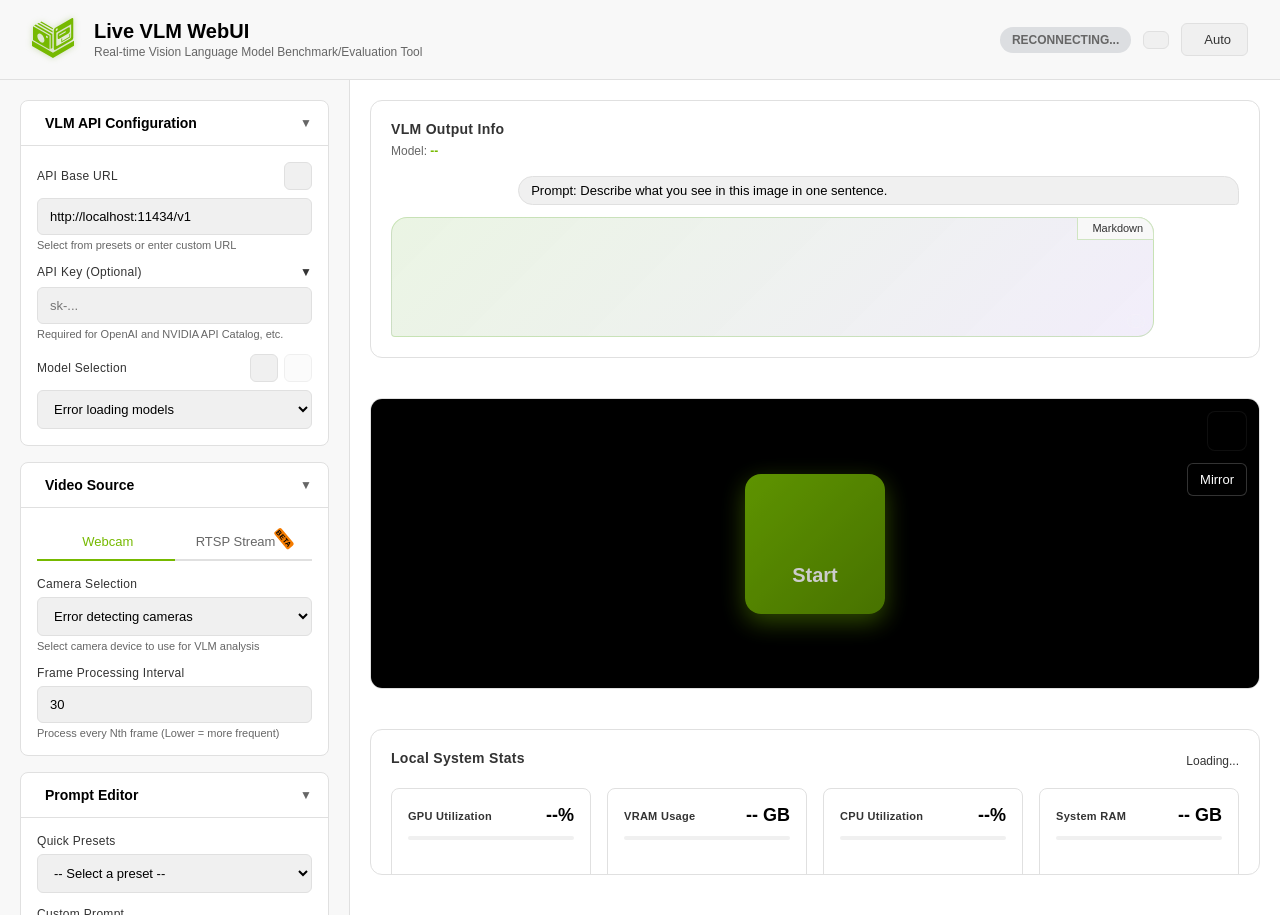
==== commit ca34a14d: "Add localhost kiosk startup for unattended demo displays" ====
--- a/src/live_vlm_webui/static/index.html
+++ b/src/live_vlm_webui/static/index.html
@@ -1979,6 +1979,8 @@
     <script src="https://cdn.jsdelivr.net/npm/marked@12.0.0/marked.min.js"></script>
     <script src="https://cdn.jsdelivr.net/npm/dompurify@3.0.8/dist/purify.min.js"></script>
     <script>
+        // Keep the local demo usable when the optional icon CDN is unavailable.
+        window.lucide = window.lucide || { createIcons() {} };
         // Initialize Lucide icons immediately when DOM is ready
         if (document.readyState === 'loading') {
             document.addEventListener('DOMContentLoaded', () => lucide.createIcons());
@@ -2580,6 +2582,10 @@
         // Multi-session: one ID per page/tab; sent in WebSocket and /offer so this tab gets only its VLM output
         const sessionId = crypto.randomUUID ? crypto.randomUUID() : 'tab-' + Date.now() + '-' + Math.random().toString(36).slice(2);
         let isAnalysisRunning = false;
+        let isStarting = false;
+        // Explicit opt-in for an attended demo station with camera permission configured.
+        const autoStart = new URLSearchParams(window.location.search).get('autostart') === '1';
+        let autoStartPending = autoStart;
         let selectedCameraId = null;
         let rtspSessionId = 'default';  // For RTSP mode
         // Enable markdown by default (user can disable if they prefer raw text)
@@ -2587,28 +2593,20 @@
 
         // Enumerate and list available cameras
         async function enumerateCameras() {
-            const cameraSelect = document.getElementById('cameraSelect');
-            cameraSelect.innerHTML = '';
-
-            let permissionError = null;
-
             try {
-                // Request permission first to get device labels.
-                // This can fail if the default camera is busy, but we can still
-                // fall back to enumerateDevices() and let the user pick another one.
+                // Request permission first to get device labels
                 const tempStream = await navigator.mediaDevices.getUserMedia({ video: true });
                 tempStream.getTracks().forEach(track => track.stop());
-            } catch (err) {
-                permissionError = err;
-                console.warn('Initial camera probe failed, falling back to device enumeration:', err);
-            }
-
-            try {
+
+                // Now enumerate with labels
                 const devices = await navigator.mediaDevices.enumerateDevices();
                 const videoDevices = devices.filter(device => device.kind === 'videoinput');
 
+                const cameraSelect = document.getElementById('cameraSelect');
+                cameraSelect.innerHTML = '';
+
                 if (videoDevices.length === 0) {
-                    cameraSelect.innerHTML = `<option value="">${permissionError ? 'No accessible cameras found' : 'No cameras found'}</option>`;
+                    cameraSelect.innerHTML = '<option value="">No cameras found</option>';
                     return;
                 }
 
@@ -2619,18 +2617,12 @@
                     cameraSelect.appendChild(option);
                 });
 
-                if (!selectedCameraId || !videoDevices.some(device => device.deviceId === selectedCameraId)) {
-                    selectedCameraId = videoDevices[0].deviceId;
-                    cameraSelect.value = selectedCameraId;
-                }
-
+                // Select first camera by default
+                selectedCameraId = videoDevices[0].deviceId;
                 console.log(`Found ${videoDevices.length} camera(s)`);
-                if (permissionError) {
-                    console.warn('Camera labels or default access may be limited until camera permissions or device availability are fixed.');
-                }
             } catch (err) {
                 console.error('Error enumerating cameras:', err);
-                cameraSelect.innerHTML = '<option value="">Error detecting cameras</option>';
+                document.getElementById('cameraSelect').innerHTML = '<option value="">Error detecting cameras</option>';
             }
         }
 
@@ -2836,10 +2828,12 @@
         // Markdown rendering function
         function renderMarkdown(text) {
             if (!text) return '';
+            const plainText = document.createElement('div');
+            plainText.textContent = text;
             // Check if libraries are loaded
             if (typeof marked === 'undefined' || typeof DOMPurify === 'undefined') {
                 console.warn('Markdown libraries not loaded, falling back to plain text');
-                return text;
+                return plainText.innerHTML;
             }
             try {
                 // Configure marked options
@@ -2855,7 +2849,7 @@
                 });
             } catch (e) {
                 console.error('Error rendering markdown:', e);
-                return text; // Fallback to plain text on error
+                return plainText.innerHTML; // Escaped plain text on error
             }
         }
 
@@ -2981,7 +2975,7 @@
         }
 
         // Enumerate cameras on page load
-        enumerateCameras();
+        const camerasReady = enumerateCameras();
 
         // Theme management: Honor OS preference with manual override support
         function applyTheme(theme) {
@@ -4011,6 +4005,11 @@
             websocket = new WebSocket(wsUrl);
 
             websocket.onopen = () => {
+                // Recreate the WebRTC session after the server becomes available again.
+                if (autoStart && !autoStartPending) {
+                    window.location.reload();
+                    return;
+                }
                 console.log('WebSocket connected');
                 updateStatus('Connected', 'connected');
 
@@ -4018,7 +4017,7 @@
                 // This ensures auto-selected models are properly initialized on the server side
                 // Fix for race condition: page load might auto-select model before WS connects
                 const currentModel = modelSelect.value;
-                if (currentModel) {
+                if (currentModel && !autoStart) {
                     console.log('Initializing server with current model:', currentModel);
                     applyApiSettings({ showFeedback: false });
                 }
@@ -4115,8 +4114,9 @@
                     // Server sent its current configuration (model, api_base, prompt)
                     if (data.model) {
                         document.getElementById('modelName').textContent = data.model;
-                        // Also update the model select if it matches
-                        if (modelSelect.querySelector(`option[value="${data.model}"]`)) {
+                        if (autoStart) {
+                            modelSelect.replaceChildren(new Option(data.model, data.model));
+                        } else if (modelSelect.querySelector(`option[value="${data.model}"]`)) {
                             modelSelect.value = data.model;
                         }
                     }
@@ -4127,6 +4127,19 @@
                     }
                     if (data.process_every != null && !isNaN(data.process_every)) {
                         processEvery.value = String(data.process_every);
+                    }
+                    if (data.prompt) {
+                        promptText.value = data.prompt;
+                        const promptPreview = data.prompt.length > 150 ? data.prompt.substring(0, 150) + '...' : data.prompt;
+                        currentPrompt.textContent = `Prompt: ${promptPreview}`;
+                    }
+                    if (data.max_tokens != null && !isNaN(data.max_tokens)) {
+                        maxTokens.value = String(data.max_tokens);
+                    }
+                    if (autoStartPending) {
+                        autoStartPending = false;
+                        // Camera enumeration briefly opens the device; let it release it first.
+                        camerasReady.then(() => start());
                     }
                     const reqCb = document.getElementById('debugShowRequestPayload');
                     const resCb = document.getElementById('debugShowResponsePayload');
@@ -4166,24 +4179,30 @@
 
         // Start - dispatch to webcam or RTSP based on active tab
         async function start() {
-            // Animate big button
-            const bigBtn = document.getElementById('bigStartBtn');
-            bigBtn.classList.add('animating');
-            setTimeout(() => {
-                bigBtn.classList.remove('animating');
-                bigBtn.classList.add('streaming');
-            }, 500);
-
-            // Show small stop button
-            document.getElementById('smallStopBtn').classList.add('show');
-
-            const activeTab = document.querySelector('.input-source-tab.active');
-            const inputSource = activeTab ? activeTab.getAttribute('data-source') : 'webcam';
-
-            if (inputSource === 'webcam') {
-                await startWebcam();
-            } else if (inputSource === 'rtsp') {
-                await startRTSP();
+            if (isStarting || isAnalysisRunning) return;
+            isStarting = true;
+            try {
+                // Animate big button
+                const bigBtn = document.getElementById('bigStartBtn');
+                bigBtn.classList.add('animating');
+                setTimeout(() => {
+                    bigBtn.classList.remove('animating');
+                    bigBtn.classList.add('streaming');
+                }, 500);
+
+                // Show small stop button
+                document.getElementById('smallStopBtn').classList.add('show');
+
+                const activeTab = document.querySelector('.input-source-tab.active');
+                const inputSource = activeTab ? activeTab.getAttribute('data-source') : 'webcam';
+
+                if (inputSource === 'webcam') {
+                    await startWebcam();
+                } else if (inputSource === 'rtsp') {
+                    await startRTSP();
+                }
+            } finally {
+                isStarting = false;
             }
         }
 
@@ -4451,9 +4470,11 @@
 
         // Load on page load
         window.addEventListener('load', async () => {
-            // Detect services first, then fetch models
-            await detectServices();
-            fetchModels();
+            // Kiosks use the configured server defaults even if a backend is still warming up.
+            if (!autoStart) {
+                await detectServices();
+                fetchModels();
+            }
             connectWebSocket();
 
             // Initialize prompt display
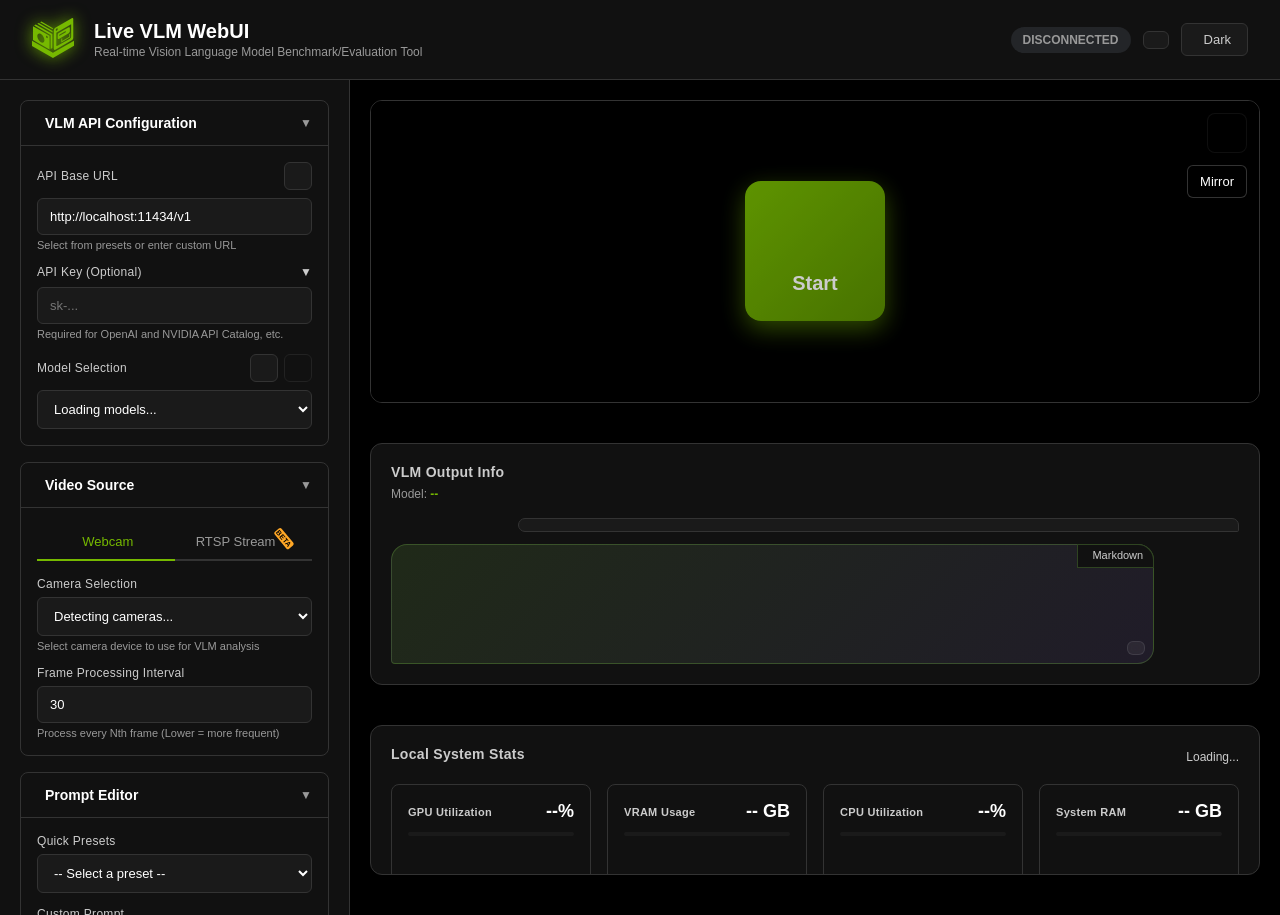
==== commit b9add1e9: "Add optional reasoning effort controls for live VLM inference" ====
--- a/src/live_vlm_webui/static/index.html
+++ b/src/live_vlm_webui/static/index.html
@@ -1756,6 +1756,7 @@
         /* Input fields - Focus and Apply animations */
         #promptText,
         #maxTokens,
+        #thinkingMode,
         #processEvery,
         #apiBaseUrl,
         #apiKey,
@@ -1768,6 +1769,7 @@
         /* Default: Neutral white focus glow (when colorful is disabled) */
         #promptText:focus,
         #maxTokens:focus,
+        #thinkingMode:focus,
         #processEvery:focus,
         #cameraSelect:focus,
         #apiBaseUrl:focus,
@@ -1822,6 +1824,7 @@
 
         #promptText.applied,
         #maxTokens.applied,
+        #thinkingMode.applied,
         #processEvery.applied,
         #apiBaseUrl.applied,
         #apiKey.applied,
@@ -1979,8 +1982,6 @@
     <script src="https://cdn.jsdelivr.net/npm/marked@12.0.0/marked.min.js"></script>
     <script src="https://cdn.jsdelivr.net/npm/dompurify@3.0.8/dist/purify.min.js"></script>
     <script>
-        // Keep the local demo usable when the optional icon CDN is unavailable.
-        window.lucide = window.lucide || { createIcons() {} };
         // Initialize Lucide icons immediately when DOM is ready
         if (document.readyState === 'loading') {
             document.addEventListener('DOMContentLoaded', () => lucide.createIcons());
@@ -2379,6 +2380,17 @@
                         <input type="number" id="maxTokens" value="512" min="1" max="4096" step="1">
                         <div class="input-hint">Lower for short answers (Yes/No: ~10), higher for detailed descriptions</div>
                     </div>
+                    <div class="form-group">
+                        <label for="thinkingMode">Thinking</label>
+                        <select id="thinkingMode" disabled>
+                            <option value="">Model default</option>
+                            <option value="none">Off</option>
+                            <option value="low">On — Low</option>
+                            <option value="medium">On — Medium</option>
+                            <option value="high">On — High</option>
+                        </select>
+                        <div class="input-hint">Requires model and API support. Applies to the next request. Thinking On may need more Max Tokens.</div>
+                    </div>
                 </div>
             </div>
 
@@ -2568,6 +2580,7 @@
         const promptPreset = document.getElementById('promptPreset');
         const promptText = document.getElementById('promptText');
         const maxTokens = document.getElementById('maxTokens');
+        const thinkingMode = document.getElementById('thinkingMode');
         const modelSelect = document.getElementById('modelSelect');
         const refreshModelsBtn = document.getElementById('refreshModelsBtn');
         const processEvery = document.getElementById('processEvery');
@@ -2582,10 +2595,6 @@
         // Multi-session: one ID per page/tab; sent in WebSocket and /offer so this tab gets only its VLM output
         const sessionId = crypto.randomUUID ? crypto.randomUUID() : 'tab-' + Date.now() + '-' + Math.random().toString(36).slice(2);
         let isAnalysisRunning = false;
-        let isStarting = false;
-        // Explicit opt-in for an attended demo station with camera permission configured.
-        const autoStart = new URLSearchParams(window.location.search).get('autostart') === '1';
-        let autoStartPending = autoStart;
         let selectedCameraId = null;
         let rtspSessionId = 'default';  // For RTSP mode
         // Enable markdown by default (user can disable if they prefer raw text)
@@ -2828,12 +2837,10 @@
         // Markdown rendering function
         function renderMarkdown(text) {
             if (!text) return '';
-            const plainText = document.createElement('div');
-            plainText.textContent = text;
             // Check if libraries are loaded
             if (typeof marked === 'undefined' || typeof DOMPurify === 'undefined') {
                 console.warn('Markdown libraries not loaded, falling back to plain text');
-                return plainText.innerHTML;
+                return text;
             }
             try {
                 // Configure marked options
@@ -2849,7 +2856,7 @@
                 });
             } catch (e) {
                 console.error('Error rendering markdown:', e);
-                return plainText.innerHTML; // Escaped plain text on error
+                return text; // Fallback to plain text on error
             }
         }
 
@@ -2975,7 +2982,7 @@
         }
 
         // Enumerate cameras on page load
-        const camerasReady = enumerateCameras();
+        enumerateCameras();
 
         // Theme management: Honor OS preference with manual override support
         function applyTheme(theme) {
@@ -3447,6 +3454,16 @@
                 currentPrompt.textContent = `Prompt: ${promptPreview}`;
             }
         }
+
+        thinkingMode.addEventListener('change', () => {
+            if (websocket && websocket.readyState === WebSocket.OPEN) {
+                thinkingMode.disabled = true;
+                websocket.send(JSON.stringify({
+                    type: 'update_reasoning',
+                    reasoning_effort: thinkingMode.value || null
+                }));
+            }
+        });
 
         // Handle preset selection
         promptPreset.addEventListener('change', (e) => {
@@ -4005,11 +4022,6 @@
             websocket = new WebSocket(wsUrl);
 
             websocket.onopen = () => {
-                // Recreate the WebRTC session after the server becomes available again.
-                if (autoStart && !autoStartPending) {
-                    window.location.reload();
-                    return;
-                }
                 console.log('WebSocket connected');
                 updateStatus('Connected', 'connected');
 
@@ -4017,7 +4029,7 @@
                 // This ensures auto-selected models are properly initialized on the server side
                 // Fix for race condition: page load might auto-select model before WS connects
                 const currentModel = modelSelect.value;
-                if (currentModel && !autoStart) {
+                if (currentModel) {
                     console.log('Initializing server with current model:', currentModel);
                     applyApiSettings({ showFeedback: false });
                 }
@@ -4114,9 +4126,8 @@
                     // Server sent its current configuration (model, api_base, prompt)
                     if (data.model) {
                         document.getElementById('modelName').textContent = data.model;
-                        if (autoStart) {
-                            modelSelect.replaceChildren(new Option(data.model, data.model));
-                        } else if (modelSelect.querySelector(`option[value="${data.model}"]`)) {
+                        // Also update the model select if it matches
+                        if (modelSelect.querySelector(`option[value="${data.model}"]`)) {
                             modelSelect.value = data.model;
                         }
                     }
@@ -4128,19 +4139,8 @@
                     if (data.process_every != null && !isNaN(data.process_every)) {
                         processEvery.value = String(data.process_every);
                     }
-                    if (data.prompt) {
-                        promptText.value = data.prompt;
-                        const promptPreview = data.prompt.length > 150 ? data.prompt.substring(0, 150) + '...' : data.prompt;
-                        currentPrompt.textContent = `Prompt: ${promptPreview}`;
-                    }
-                    if (data.max_tokens != null && !isNaN(data.max_tokens)) {
-                        maxTokens.value = String(data.max_tokens);
-                    }
-                    if (autoStartPending) {
-                        autoStartPending = false;
-                        // Camera enumeration briefly opens the device; let it release it first.
-                        camerasReady.then(() => start());
-                    }
+                    thinkingMode.value = data.reasoning_effort ?? '';
+                    thinkingMode.disabled = false;
                     const reqCb = document.getElementById('debugShowRequestPayload');
                     const resCb = document.getElementById('debugShowResponsePayload');
                     if ((reqCb?.checked || resCb?.checked) && websocket && websocket.readyState === WebSocket.OPEN) {
@@ -4156,6 +4156,12 @@
                         document.getElementById('modelName').textContent = data.model;
                         console.log('Model updated to:', data.model);
                     }
+                } else if (data.type === 'reasoning_updated') {
+                    thinkingMode.value = data.reasoning_effort ?? '';
+                    thinkingMode.disabled = false;
+                    thinkingMode.classList.add('applied');
+                    setTimeout(() => thinkingMode.classList.remove('applied'), 600);
+                    if (data.error) updateStatus(data.error, 'disconnected');
                 } else if (data.type === 'prompt_updated') {
                     // Prompt was updated on server (already handled in applyPrompt)
                     console.log('Prompt updated:', data.prompt);
@@ -4170,6 +4176,7 @@
             };
 
             websocket.onclose = () => {
+                thinkingMode.disabled = true;
                 console.log('WebSocket disconnected, will reconnect...');
                 websocket = null;
                 updateStatus('Reconnecting...', 'disconnected');
@@ -4179,30 +4186,24 @@
 
         // Start - dispatch to webcam or RTSP based on active tab
         async function start() {
-            if (isStarting || isAnalysisRunning) return;
-            isStarting = true;
-            try {
-                // Animate big button
-                const bigBtn = document.getElementById('bigStartBtn');
-                bigBtn.classList.add('animating');
-                setTimeout(() => {
-                    bigBtn.classList.remove('animating');
-                    bigBtn.classList.add('streaming');
-                }, 500);
-
-                // Show small stop button
-                document.getElementById('smallStopBtn').classList.add('show');
-
-                const activeTab = document.querySelector('.input-source-tab.active');
-                const inputSource = activeTab ? activeTab.getAttribute('data-source') : 'webcam';
-
-                if (inputSource === 'webcam') {
-                    await startWebcam();
-                } else if (inputSource === 'rtsp') {
-                    await startRTSP();
-                }
-            } finally {
-                isStarting = false;
+            // Animate big button
+            const bigBtn = document.getElementById('bigStartBtn');
+            bigBtn.classList.add('animating');
+            setTimeout(() => {
+                bigBtn.classList.remove('animating');
+                bigBtn.classList.add('streaming');
+            }, 500);
+
+            // Show small stop button
+            document.getElementById('smallStopBtn').classList.add('show');
+
+            const activeTab = document.querySelector('.input-source-tab.active');
+            const inputSource = activeTab ? activeTab.getAttribute('data-source') : 'webcam';
+
+            if (inputSource === 'webcam') {
+                await startWebcam();
+            } else if (inputSource === 'rtsp') {
+                await startRTSP();
             }
         }
 
@@ -4470,11 +4471,9 @@
 
         // Load on page load
         window.addEventListener('load', async () => {
-            // Kiosks use the configured server defaults even if a backend is still warming up.
-            if (!autoStart) {
-                await detectServices();
-                fetchModels();
-            }
+            // Detect services first, then fetch models
+            await detectServices();
+            fetchModels();
             connectWebSocket();
 
             // Initialize prompt display
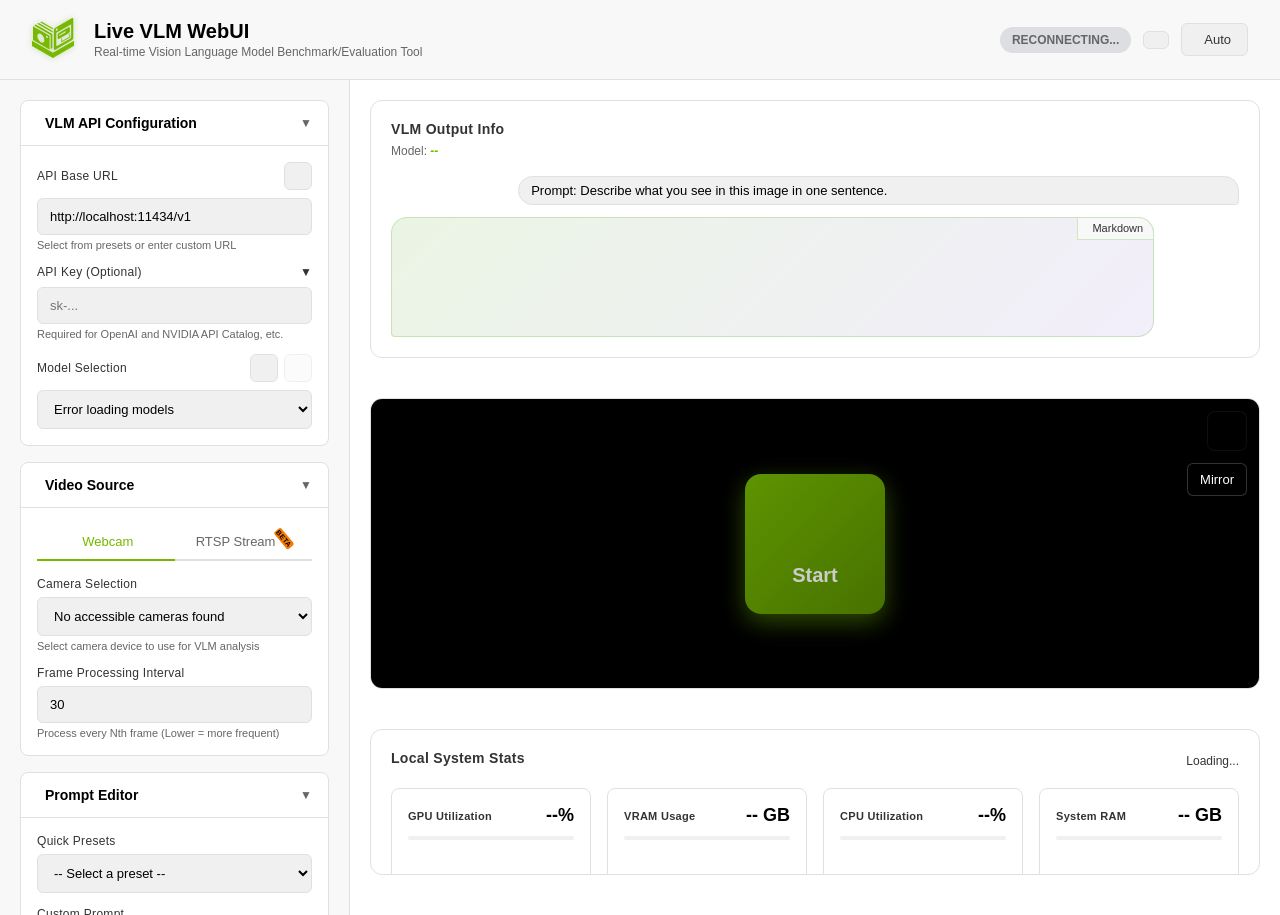
==== commit f8b76316: "Merge 1a2a2b30eb82b2ff28dfca5dcc7db2a6f66a2093 into 2fd5ba0b334c334d24bf0f9439d8742b243d22be" ====
--- a/src/live_vlm_webui/static/index.html
+++ b/src/live_vlm_webui/static/index.html
@@ -1982,6 +1982,8 @@
     <script src="https://cdn.jsdelivr.net/npm/marked@12.0.0/marked.min.js"></script>
     <script src="https://cdn.jsdelivr.net/npm/dompurify@3.0.8/dist/purify.min.js"></script>
     <script>
+        // Keep the local demo usable when the optional icon CDN is unavailable.
+        window.lucide = window.lucide || { createIcons() {} };
         // Initialize Lucide icons immediately when DOM is ready
         if (document.readyState === 'loading') {
             document.addEventListener('DOMContentLoaded', () => lucide.createIcons());
@@ -2595,6 +2597,10 @@
         // Multi-session: one ID per page/tab; sent in WebSocket and /offer so this tab gets only its VLM output
         const sessionId = crypto.randomUUID ? crypto.randomUUID() : 'tab-' + Date.now() + '-' + Math.random().toString(36).slice(2);
         let isAnalysisRunning = false;
+        let isStarting = false;
+        // Explicit opt-in for an attended demo station with camera permission configured.
+        const autoStart = new URLSearchParams(window.location.search).get('autostart') === '1';
+        let autoStartPending = autoStart;
         let selectedCameraId = null;
         let rtspSessionId = 'default';  // For RTSP mode
         // Enable markdown by default (user can disable if they prefer raw text)
@@ -2602,20 +2608,28 @@
 
         // Enumerate and list available cameras
         async function enumerateCameras() {
+            const cameraSelect = document.getElementById('cameraSelect');
+            cameraSelect.innerHTML = '';
+
+            let permissionError = null;
+
             try {
-                // Request permission first to get device labels
+                // Request permission first to get device labels.
+                // This can fail if the default camera is busy, but we can still
+                // fall back to enumerateDevices() and let the user pick another one.
                 const tempStream = await navigator.mediaDevices.getUserMedia({ video: true });
                 tempStream.getTracks().forEach(track => track.stop());
-
-                // Now enumerate with labels
+            } catch (err) {
+                permissionError = err;
+                console.warn('Initial camera probe failed, falling back to device enumeration:', err);
+            }
+
+            try {
                 const devices = await navigator.mediaDevices.enumerateDevices();
                 const videoDevices = devices.filter(device => device.kind === 'videoinput');
 
-                const cameraSelect = document.getElementById('cameraSelect');
-                cameraSelect.innerHTML = '';
-
                 if (videoDevices.length === 0) {
-                    cameraSelect.innerHTML = '<option value="">No cameras found</option>';
+                    cameraSelect.innerHTML = `<option value="">${permissionError ? 'No accessible cameras found' : 'No cameras found'}</option>`;
                     return;
                 }
 
@@ -2626,12 +2640,18 @@
                     cameraSelect.appendChild(option);
                 });
 
-                // Select first camera by default
-                selectedCameraId = videoDevices[0].deviceId;
+                if (!selectedCameraId || !videoDevices.some(device => device.deviceId === selectedCameraId)) {
+                    selectedCameraId = videoDevices[0].deviceId;
+                    cameraSelect.value = selectedCameraId;
+                }
+
                 console.log(`Found ${videoDevices.length} camera(s)`);
+                if (permissionError) {
+                    console.warn('Camera labels or default access may be limited until camera permissions or device availability are fixed.');
+                }
             } catch (err) {
                 console.error('Error enumerating cameras:', err);
-                document.getElementById('cameraSelect').innerHTML = '<option value="">Error detecting cameras</option>';
+                cameraSelect.innerHTML = '<option value="">Error detecting cameras</option>';
             }
         }
 
@@ -2837,10 +2857,12 @@
         // Markdown rendering function
         function renderMarkdown(text) {
             if (!text) return '';
+            const plainText = document.createElement('div');
+            plainText.textContent = text;
             // Check if libraries are loaded
             if (typeof marked === 'undefined' || typeof DOMPurify === 'undefined') {
                 console.warn('Markdown libraries not loaded, falling back to plain text');
-                return text;
+                return plainText.innerHTML;
             }
             try {
                 // Configure marked options
@@ -2856,7 +2878,7 @@
                 });
             } catch (e) {
                 console.error('Error rendering markdown:', e);
-                return text; // Fallback to plain text on error
+                return plainText.innerHTML; // Escaped plain text on error
             }
         }
 
@@ -2982,7 +3004,7 @@
         }
 
         // Enumerate cameras on page load
-        enumerateCameras();
+        const camerasReady = enumerateCameras();
 
         // Theme management: Honor OS preference with manual override support
         function applyTheme(theme) {
@@ -4022,6 +4044,11 @@
             websocket = new WebSocket(wsUrl);
 
             websocket.onopen = () => {
+                // Recreate the WebRTC session after the server becomes available again.
+                if (autoStart && !autoStartPending) {
+                    window.location.reload();
+                    return;
+                }
                 console.log('WebSocket connected');
                 updateStatus('Connected', 'connected');
 
@@ -4029,7 +4056,7 @@
                 // This ensures auto-selected models are properly initialized on the server side
                 // Fix for race condition: page load might auto-select model before WS connects
                 const currentModel = modelSelect.value;
-                if (currentModel) {
+                if (currentModel && !autoStart) {
                     console.log('Initializing server with current model:', currentModel);
                     applyApiSettings({ showFeedback: false });
                 }
@@ -4126,8 +4153,9 @@
                     // Server sent its current configuration (model, api_base, prompt)
                     if (data.model) {
                         document.getElementById('modelName').textContent = data.model;
-                        // Also update the model select if it matches
-                        if (modelSelect.querySelector(`option[value="${data.model}"]`)) {
+                        if (autoStart) {
+                            modelSelect.replaceChildren(new Option(data.model, data.model));
+                        } else if (modelSelect.querySelector(`option[value="${data.model}"]`)) {
                             modelSelect.value = data.model;
                         }
                     }
@@ -4141,6 +4169,19 @@
                     }
                     thinkingMode.value = data.reasoning_effort ?? '';
                     thinkingMode.disabled = false;
+                    if (data.prompt) {
+                        promptText.value = data.prompt;
+                        const promptPreview = data.prompt.length > 150 ? data.prompt.substring(0, 150) + '...' : data.prompt;
+                        currentPrompt.textContent = `Prompt: ${promptPreview}`;
+                    }
+                    if (data.max_tokens != null && !isNaN(data.max_tokens)) {
+                        maxTokens.value = String(data.max_tokens);
+                    }
+                    if (autoStartPending) {
+                        autoStartPending = false;
+                        // Camera enumeration briefly opens the device; let it release it first.
+                        camerasReady.then(() => start());
+                    }
                     const reqCb = document.getElementById('debugShowRequestPayload');
                     const resCb = document.getElementById('debugShowResponsePayload');
                     if ((reqCb?.checked || resCb?.checked) && websocket && websocket.readyState === WebSocket.OPEN) {
@@ -4186,24 +4227,30 @@
 
         // Start - dispatch to webcam or RTSP based on active tab
         async function start() {
-            // Animate big button
-            const bigBtn = document.getElementById('bigStartBtn');
-            bigBtn.classList.add('animating');
-            setTimeout(() => {
-                bigBtn.classList.remove('animating');
-                bigBtn.classList.add('streaming');
-            }, 500);
-
-            // Show small stop button
-            document.getElementById('smallStopBtn').classList.add('show');
-
-            const activeTab = document.querySelector('.input-source-tab.active');
-            const inputSource = activeTab ? activeTab.getAttribute('data-source') : 'webcam';
-
-            if (inputSource === 'webcam') {
-                await startWebcam();
-            } else if (inputSource === 'rtsp') {
-                await startRTSP();
+            if (isStarting || isAnalysisRunning) return;
+            isStarting = true;
+            try {
+                // Animate big button
+                const bigBtn = document.getElementById('bigStartBtn');
+                bigBtn.classList.add('animating');
+                setTimeout(() => {
+                    bigBtn.classList.remove('animating');
+                    bigBtn.classList.add('streaming');
+                }, 500);
+
+                // Show small stop button
+                document.getElementById('smallStopBtn').classList.add('show');
+
+                const activeTab = document.querySelector('.input-source-tab.active');
+                const inputSource = activeTab ? activeTab.getAttribute('data-source') : 'webcam';
+
+                if (inputSource === 'webcam') {
+                    await startWebcam();
+                } else if (inputSource === 'rtsp') {
+                    await startRTSP();
+                }
+            } finally {
+                isStarting = false;
             }
         }
 
@@ -4471,9 +4518,11 @@
 
         // Load on page load
         window.addEventListener('load', async () => {
-            // Detect services first, then fetch models
-            await detectServices();
-            fetchModels();
+            // Kiosks use the configured server defaults even if a backend is still warming up.
+            if (!autoStart) {
+                await detectServices();
+                fetchModels();
+            }
             connectWebSocket();
 
             // Initialize prompt display
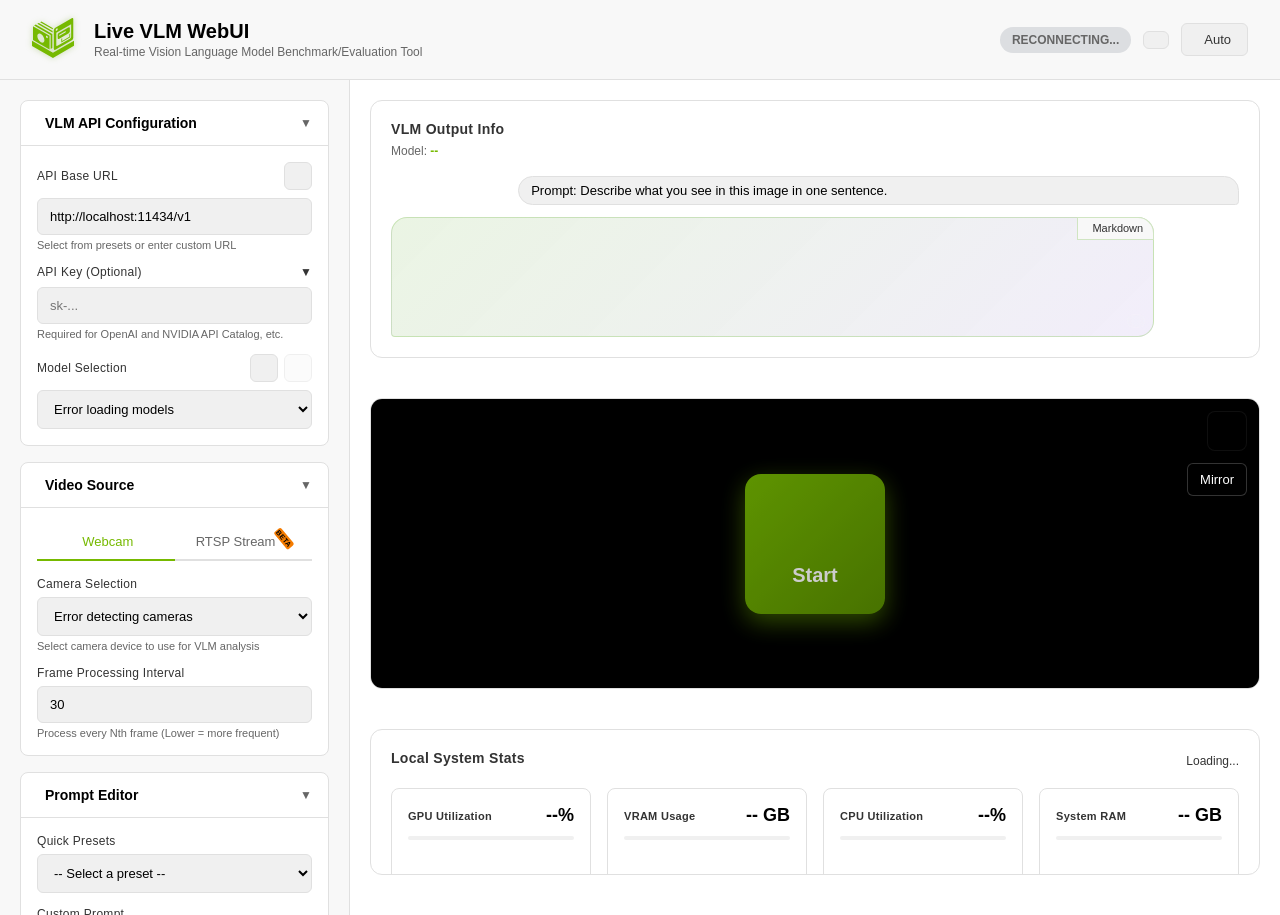
==== commit 70e0fcbd: "Merge e323edd2a28a4d6c637f8a3bdfb8daac08b143d6 into 2fd5ba0b334c334d24bf0f9439d8742b243d22be" ====
--- a/src/live_vlm_webui/static/index.html
+++ b/src/live_vlm_webui/static/index.html
@@ -2608,28 +2608,20 @@
 
         // Enumerate and list available cameras
         async function enumerateCameras() {
-            const cameraSelect = document.getElementById('cameraSelect');
-            cameraSelect.innerHTML = '';
-
-            let permissionError = null;
-
             try {
-                // Request permission first to get device labels.
-                // This can fail if the default camera is busy, but we can still
-                // fall back to enumerateDevices() and let the user pick another one.
+                // Request permission first to get device labels
                 const tempStream = await navigator.mediaDevices.getUserMedia({ video: true });
                 tempStream.getTracks().forEach(track => track.stop());
-            } catch (err) {
-                permissionError = err;
-                console.warn('Initial camera probe failed, falling back to device enumeration:', err);
-            }
-
-            try {
+
+                // Now enumerate with labels
                 const devices = await navigator.mediaDevices.enumerateDevices();
                 const videoDevices = devices.filter(device => device.kind === 'videoinput');
 
+                const cameraSelect = document.getElementById('cameraSelect');
+                cameraSelect.innerHTML = '';
+
                 if (videoDevices.length === 0) {
-                    cameraSelect.innerHTML = `<option value="">${permissionError ? 'No accessible cameras found' : 'No cameras found'}</option>`;
+                    cameraSelect.innerHTML = '<option value="">No cameras found</option>';
                     return;
                 }
 
@@ -2640,18 +2632,12 @@
                     cameraSelect.appendChild(option);
                 });
 
-                if (!selectedCameraId || !videoDevices.some(device => device.deviceId === selectedCameraId)) {
-                    selectedCameraId = videoDevices[0].deviceId;
-                    cameraSelect.value = selectedCameraId;
-                }
-
+                // Select first camera by default
+                selectedCameraId = videoDevices[0].deviceId;
                 console.log(`Found ${videoDevices.length} camera(s)`);
-                if (permissionError) {
-                    console.warn('Camera labels or default access may be limited until camera permissions or device availability are fixed.');
-                }
             } catch (err) {
                 console.error('Error enumerating cameras:', err);
-                cameraSelect.innerHTML = '<option value="">Error detecting cameras</option>';
+                document.getElementById('cameraSelect').innerHTML = '<option value="">Error detecting cameras</option>';
             }
         }
 
@@ -4318,6 +4304,27 @@
                 const offer = await peerConnection.createOffer();
                 await peerConnection.setLocalDescription(offer);
 
+                // Wait for ICE gathering to complete before sending offer
+                // so all browser ICE candidates are embedded in the SDP
+                await new Promise((resolve) => {
+                    if (peerConnection.iceGatheringState === 'complete') {
+                        resolve();
+                    } else {
+                        const checkState = () => {
+                            if (peerConnection.iceGatheringState === 'complete') {
+                                peerConnection.removeEventListener('icegatheringstatechange', checkState);
+                                resolve();
+                            }
+                        };
+                        peerConnection.addEventListener('icegatheringstatechange', checkState);
+                        setTimeout(() => {
+                            peerConnection.removeEventListener('icegatheringstatechange', checkState);
+                            console.warn('ICE gathering timeout - proceeding anyway');
+                            resolve();
+                        }, 5000);
+                    }
+                });
+
                 const response = await fetch('/offer', {
                     method: 'POST',
                     headers: {
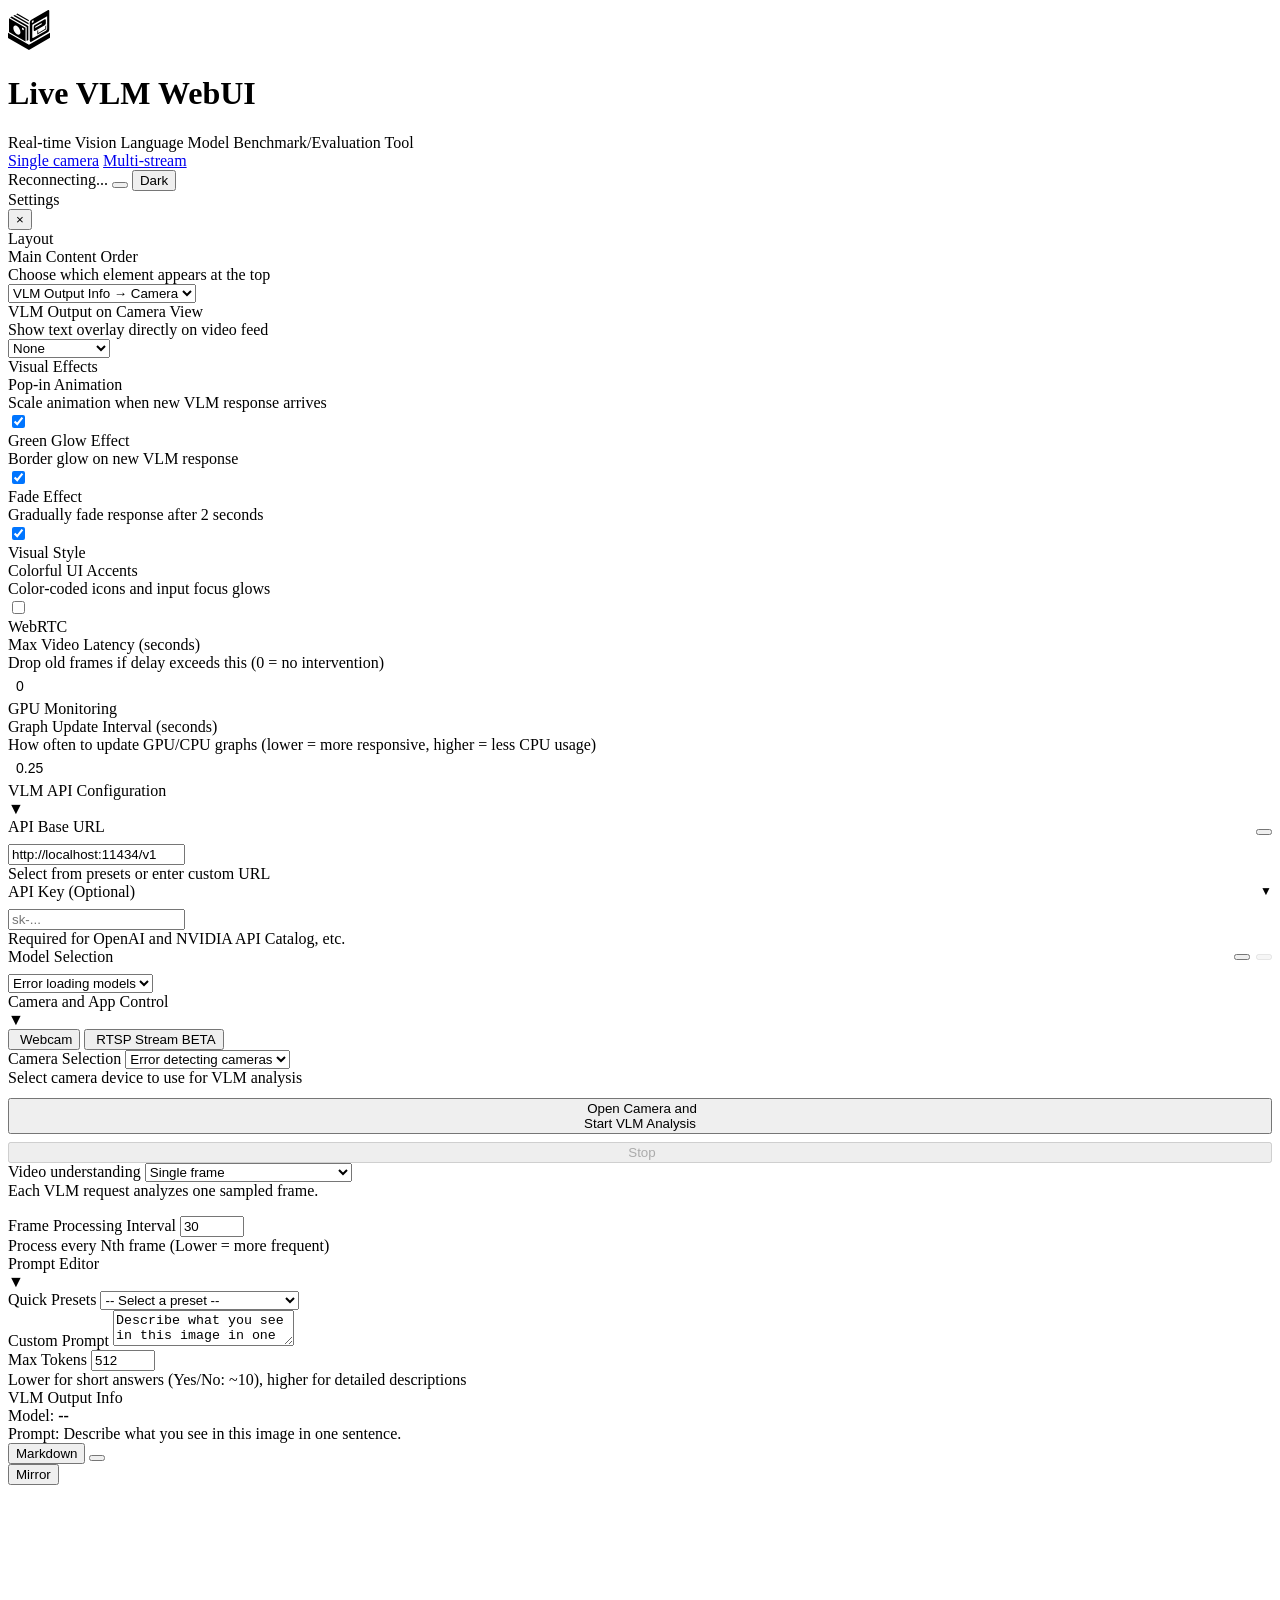
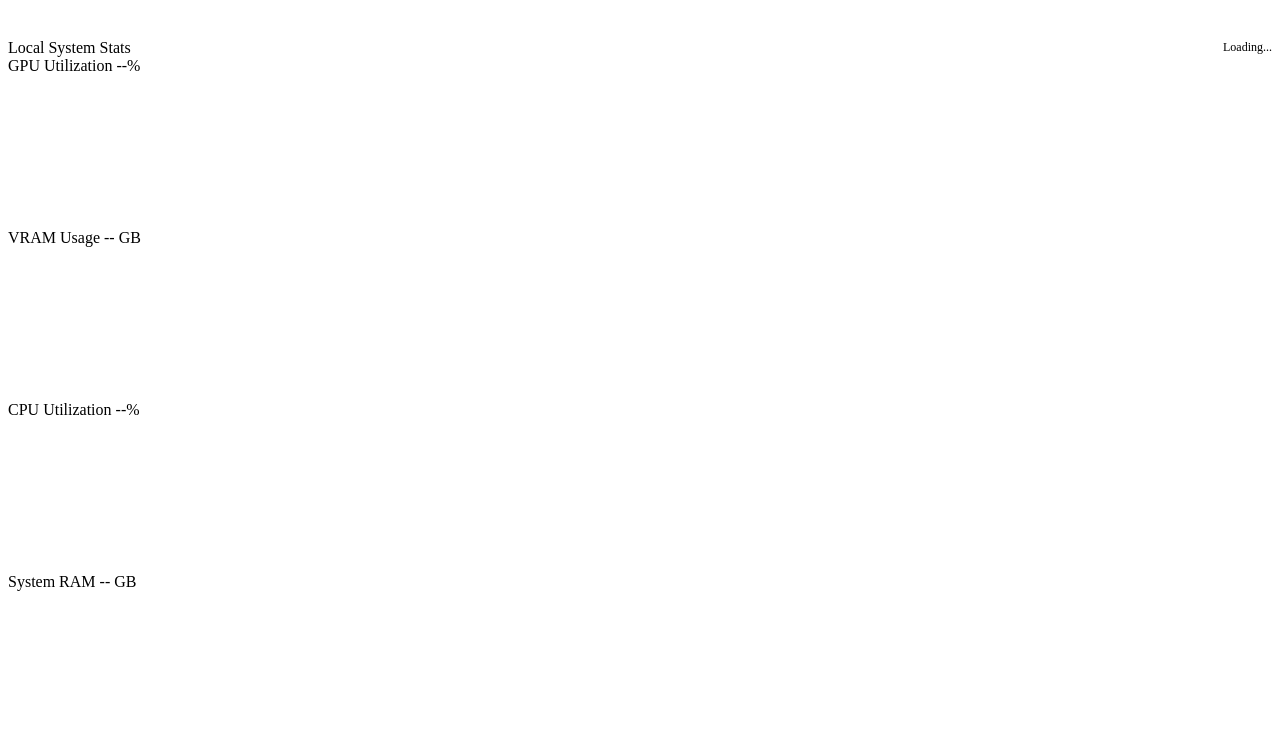
==== commit 3afc8097: "feat: add multi-stream temporal inference and Thor kiosk setup Add two- and four-camera sessions wit" ====
--- a/src/live_vlm_webui/static/index.html
+++ b/src/live_vlm_webui/static/index.html
@@ -28,1918 +28,8 @@
     <link rel="apple-touch-icon" sizes="180x180" href="favicon/apple-touch-icon.png">
     <link rel="manifest" href="favicon/site.webmanifest">
 
-    <style>
-        :root {
-            /* NVIDIA Brand Colors */
-            --nvidia-green: #76B900;
-            --nvidia-green-dark: #5E9400;
-            --nvidia-green-light: #8BC919;
-
-            /* Dark theme (default - NVIDIA style) */
-            --bg-primary: #000000;
-            --bg-secondary: #111111;
-            --bg-tertiary: #1A1A1A;
-            --text-primary: #FFFFFF;
-            --text-secondary: #CCCCCC;
-            --text-muted: #999999;
-            --border-color: #333333;
-            --card-bg: #111111;
-            --card-hover: #1A1A1A;
-            --accent-color: #76B900;
-            --accent-hover: #5E9400;
-            --warning-color: #FFA726; /* Orange - better contrast on dark background */
-            --error-color: #EF5350;
-        }
-
-        body.light-theme {
-            /* Light theme (NVIDIA NGC style) */
-            --bg-primary: #FFFFFF;
-            --bg-secondary: #F8F8F8;
-            --bg-tertiary: #F0F0F0;
-            --text-primary: #000000;
-            --text-secondary: #333333;
-            --text-muted: #666666;
-            --border-color: #E0E0E0;
-            --card-bg: #FFFFFF;
-            --card-hover: #F8F8F8;
-            --accent-color: #76B900;
-            --accent-hover: #5E9400;
-            --warning-color: #F57C00; /* Darker orange - better contrast on light background */
-            --error-color: #D32F2F;
-        }
-
-        * {
-            margin: 0;
-            padding: 0;
-            box-sizing: border-box;
-        }
-
-        body {
-            font-family: -apple-system, BlinkMacSystemFont, 'Segoe UI', 'Roboto', 'Oxygen', 'Ubuntu', sans-serif;
-            background: var(--bg-primary);
-            color: var(--text-primary);
-            min-height: 100vh;
-            transition: background 0.3s ease, color 0.3s ease;
-        }
-
-        /* Code styling for hostname */
-        code {
-            background: var(--bg-tertiary);
-            border: 1px solid var(--border-color);
-            padding: 2px 2px;
-            border-radius: 6px;
-            font-family: 'SF Mono', Monaco, 'Cascadia Code', 'Roboto Mono', Consolas, 'Courier New', monospace;
-            font-size: 0.8em;
-            color: var(--accent-color);
-            white-space: nowrap;
-        }
-
-        /* Header */
-        .header {
-            background: var(--bg-secondary);
-            border-bottom: 1px solid var(--border-color);
-            padding: 16px 32px;
-            display: flex;
-            justify-content: space-between;
-            align-items: center;
-            position: sticky;
-            top: 0;
-            z-index: 1000;
-            backdrop-filter: blur(10px);
-        }
-
-        .header-left {
-            display: flex;
-            align-items: center;
-            gap: 20px;
-        }
-
-        .logo {
-            font-size: 28px;
-            font-weight: 700;
-            color: var(--accent-color);
-            letter-spacing: -0.5px;
-            line-height: 1;
-        }
-
-        .title-section h1 {
-            font-size: 20px;
-            font-weight: 600;
-            color: var(--text-primary);
-            margin-bottom: 2px;
-        }
-
-        .title-section .subtitle {
-            font-size: 12px;
-            color: var(--text-muted);
-        }
-
-        .header-right {
-            display: flex;
-            align-items: center;
-            gap: 12px;
-        }
-
-        .theme-toggle {
-            background: var(--bg-tertiary);
-            border: 1px solid var(--border-color);
-            color: var(--text-secondary);
-            padding: 8px 16px;
-            border-radius: 6px;
-            cursor: pointer;
-            font-size: 13px;
-            transition: all 0.2s;
-            display: flex;
-            align-items: center;
-            gap: 6px;
-        }
-
-        .theme-toggle:hover {
-            background: var(--card-hover);
-        }
-
-        .settings-btn {
-            background: var(--bg-tertiary);
-            border: 1px solid var(--border-color);
-            color: var(--text-secondary);
-            padding: 8px 12px;
-            border-radius: 6px;
-            cursor: pointer;
-            font-size: 16px;
-            transition: all 0.2s;
-            display: flex;
-            align-items: center;
-        }
-
-        .settings-btn:hover {
-            background: var(--card-hover);
-        }
-
-        /* Settings Modal */
-        .settings-modal {
-            display: none;
-            position: fixed;
-            top: 0;
-            left: 0;
-            width: 100%;
-            height: 100%;
-            background: rgba(0, 0, 0, 0.5);
-            z-index: 10000;
-            justify-content: center;
-            align-items: center;
-        }
-
-        .settings-modal.show {
-            display: flex;
-        }
-
-        .settings-dialog {
-            background: var(--bg-secondary);
-            border: 1px solid var(--border-color);
-            border-radius: 12px;
-            width: 90%;
-            max-width: 900px;
-            max-height: 80vh;
-            overflow-y: auto;
-            box-shadow: 0 10px 40px rgba(0, 0, 0, 0.3);
-        }
-
-        .settings-header {
-            padding: 20px 24px;
-            border-bottom: 1px solid var(--border-color);
-            display: flex;
-            justify-content: space-between;
-            align-items: center;
-        }
-
-        .settings-title {
-            font-size: 18px;
-            font-weight: 600;
-            color: var(--text-primary);
-        }
-
-        .settings-close {
-            background: none;
-            border: none;
-            font-size: 24px;
-            color: var(--text-secondary);
-            cursor: pointer;
-            padding: 0;
-            width: 32px;
-            height: 32px;
-            display: flex;
-            align-items: center;
-            justify-content: center;
-            border-radius: 4px;
-            transition: all 0.2s;
-        }
-
-        .settings-close:hover {
-            background: var(--bg-tertiary);
-        }
-
-        .settings-body {
-            padding: 24px;
-            display: grid;
-            grid-template-columns: 1fr 1fr;
-            gap: 32px;
-        }
-
-        .settings-section {
-            margin-bottom: 24px;
-        }
-
-        .settings-section:last-child {
-            margin-bottom: 0;
-        }
-
-        /* Full width section for sections that need it */
-        .settings-section.full-width {
-            grid-column: 1 / -1;
-        }
-
-        .settings-section-title {
-            font-size: 14px;
-            font-weight: 600;
-            color: var(--text-primary);
-            margin-bottom: 12px;
-        }
-
-        .settings-item {
-            display: flex;
-            justify-content: space-between;
-            align-items: center;
-            padding: 12px 0;
-            border-bottom: 1px solid var(--border-color);
-            gap: 16px;
-        }
-
-        .settings-item:last-child {
-            border-bottom: none;
-        }
-
-        .settings-item-label {
-            font-size: 14px;
-            color: var(--text-primary);
-        }
-
-        .settings-item > div:first-child {
-            flex: 1;
-            min-width: 0;
-        }
-
-        .settings-item-description {
-            font-size: 12px;
-            color: var(--text-muted);
-            margin-top: 4px;
-        }
-
-        /* Toggle Switch */
-        .toggle-switch {
-            position: relative;
-            width: 48px;
-            height: 26px;
-            flex-shrink: 0;
-        }
-
-        .toggle-switch input {
-            opacity: 0;
-            width: 0;
-            height: 0;
-        }
-
-        .toggle-slider {
-            position: absolute;
-            cursor: pointer;
-            top: 0;
-            left: 0;
-            right: 0;
-            bottom: 0;
-            background-color: var(--bg-tertiary);
-            border: 1px solid var(--border-color);
-            transition: 0.3s;
-            border-radius: 26px;
-        }
-
-        .toggle-slider:before {
-            position: absolute;
-            content: "";
-            height: 18px;
-            width: 18px;
-            left: 3px;
-            bottom: 3px;
-            background-color: var(--text-secondary);
-            transition: 0.3s;
-            border-radius: 50%;
-        }
-
-        input:checked + .toggle-slider {
-            background-color: var(--accent-color);
-            border-color: var(--accent-color);
-        }
-
-        input:checked + .toggle-slider:before {
-            transform: translateX(22px);
-            background-color: white;
-        }
-
-        /* Settings Dropdown */
-        .settings-select {
-            background: var(--bg-tertiary);
-            border: 1px solid var(--border-color);
-            color: var(--text-primary);
-            padding: 6px 12px;
-            border-radius: 6px;
-            font-size: 14px;
-            cursor: pointer;
-            width: 180px;
-            flex-shrink: 0;
-        }
-
-        .settings-select:focus {
-            outline: none;
-            border-color: var(--accent-color);
-        }
-
-        /* Main Layout */
-        .container {
-            display: flex;
-            height: calc(100vh - 65px);
-        }
-
-        /* Sidebar */
-        .sidebar {
-            width: 350px;
-            background: var(--bg-secondary);
-            border-right: 1px solid var(--border-color);
-            overflow-y: auto;
-            overflow-x: visible;
-            padding: 20px;
-        }
-
-        .panel {
-            background: var(--card-bg);
-            border: 1px solid var(--border-color);
-            border-radius: 8px;
-            margin-bottom: 16px;
-            overflow: visible;
-        }
-
-        .panel-header {
-            padding: 14px 16px;
-            border-bottom: 1px solid var(--border-color);
-            cursor: pointer;
-            user-select: none;
-            display: flex;
-            justify-content: space-between;
-            align-items: center;
-            transition: background 0.2s;
-        }
-
-        .panel-header:hover {
-            background: var(--card-hover);
-        }
-
-        .panel-title {
-            font-size: 14px;
-            font-weight: 600;
-            color: var(--text-primary);
-            display: flex;
-            align-items: center;
-            gap: 8px;
-        }
-
-        .panel-icon {
-            font-size: 16px;
-        }
-
-        .panel-toggle {
-            color: var(--text-muted);
-            font-size: 12px;
-            transition: transform 0.2s;
-        }
-
-        .panel-toggle.collapsed {
-            transform: rotate(-90deg);
-        }
-
-        .panel-content {
-            padding: 16px;
-            max-height: 1000px;
-            transition: max-height 0.3s ease, opacity 0.3s ease;
-            opacity: 1;
-            overflow: visible;
-        }
-
-        .panel-content.collapsed {
-            max-height: 0;
-            opacity: 0;
-            padding: 0 16px;
-            overflow: hidden;
-        }
-
-        #apiKeyField {
-            max-height: 100px;
-            transition: max-height 0.3s ease, opacity 0.3s ease;
-            opacity: 1;
-            overflow: hidden;
-        }
-
-        #apiKeyField.collapsed {
-            max-height: 0;
-            opacity: 0;
-        }
-
-        #apiKeyToggle {
-            transition: transform 0.2s;
-        }
-
-        #apiKeyToggle.collapsed {
-            transform: rotate(-90deg);
-        }
-
-        .form-group {
-            margin-bottom: 14px;
-        }
-
-        .form-group:last-child {
-            margin-bottom: 0;
-        }
-
-        label {
-            display: block;
-            font-size: 12px;
-            font-weight: 500;
-            color: var(--text-secondary);
-            margin-bottom: 6px;
-            letter-spacing: 0.3px;
-        }
-
-        input[type="text"],
-        input[type="number"],
-        select,
-        textarea {
-            width: 100%;
-            background: var(--bg-tertiary);
-            border: 1px solid var(--border-color);
-            color: var(--text-primary);
-            padding: 10px 12px;
-            border-radius: 6px;
-            font-size: 13px;
-            font-family: inherit;
-            transition: border 0.2s;
-        }
-
-        input:focus,
-        select:focus,
-        textarea:focus {
-            outline: none;
-            border-color: var(--primary-blue);
-        }
-
-        /* Prevent browser autofill blue background */
-        input:-webkit-autofill,
-        input:-webkit-autofill:hover,
-        input:-webkit-autofill:focus {
-            -webkit-box-shadow: 0 0 0 1000px var(--bg-tertiary) inset !important;
-            -webkit-text-fill-color: var(--text-primary) !important;
-            transition: background-color 5000s ease-in-out 0s;
-        }
-
-        /* Disabled input styling */
-        input:disabled,
-        select:disabled,
-        textarea:disabled {
-            opacity: 0.5;
-            cursor: not-allowed;
-            background: var(--bg-secondary);
-            color: var(--text-muted);
-        }
-
-        textarea {
-            resize: vertical;
-            min-height: 80px;
-            line-height: 1.5;
-        }
-
-        .btn {
-            width: 100%;
-            padding: 10px 16px;
-            border: none;
-            border-radius: 6px;
-            font-size: 13px;
-            font-weight: 600;
-            cursor: pointer;
-            transition: all 0.2s;
-            letter-spacing: 0.3px;
-        }
-
-        .btn-primary {
-            background: var(--accent-color);
-            color: white;
-            border: 1px solid var(--accent-color);
-        }
-
-        .btn-primary:hover {
-            background: var(--accent-hover);
-            border-color: var(--accent-hover);
-            transform: translateY(-1px);
-            box-shadow: 0 4px 12px rgba(118, 185, 0, 0.3);
-        }
-
-        /* Tab-style underline (for future use) */
-        .tab-item {
-            padding: 10px 20px;
-            cursor: pointer;
-            border-bottom: 3px solid transparent;
-            transition: border-color 0.2s;
-        }
-
-        .tab-item.active {
-            border-bottom-color: var(--accent-color);
-        }
-
-        .tab-item:hover {
-            border-bottom-color: var(--accent-hover);
-        }
-
-        .btn-secondary {
-            background: var(--bg-tertiary);
-            color: var(--text-primary);
-            border: 1px solid var(--border-color);
-        }
-
-        .btn-secondary:hover {
-            background: var(--card-hover);
-        }
-
-        .btn:disabled {
-            opacity: 0.5;
-            cursor: not-allowed;
-        }
-
-        .icon-btn {
-            display: inline-flex;
-            align-items: center;
-            justify-content: center;
-            width: 28px;
-            height: 28px;
-            padding: 0;
-            border: 1px solid var(--border-color);
-            border-radius: 6px;
-            background: var(--bg-tertiary);
-            color: var(--text-primary);
-            font-size: 14px;
-            cursor: pointer;
-            transition: all 0.2s;
-        }
-
-        .icon-btn:hover:not(:disabled) {
-            background: var(--card-hover);
-            border-color: var(--accent-color);
-            transform: scale(1.1);
-        }
-
-        .icon-btn:active:not(:disabled) {
-            transform: scale(0.95);
-        }
-
-        .icon-btn:disabled {
-            cursor: not-allowed;
-            opacity: 0.4;
-            background: var(--bg-secondary);
-        }
-
-        .input-hint {
-            font-size: 11px;
-            color: var(--text-muted);
-            margin-top: 4px;
-        }
-
-        /* Input Source Tabs */
-        .input-source-tabs {
-            display: flex;
-            gap: 0;
-            margin-bottom: 16px;
-            border-bottom: 2px solid var(--border-color);
-        }
-
-        /* Beta Badge - Small and Rotated */
-        .beta-badge {
-            display: inline-block;
-            background: var(--warning-color);
-            color: #000;
-            font-size: 7px;
-            font-weight: 700;
-            padding: 1px 1px;
-            border-radius: 2px;
-            margin-left: -6px;
-            vertical-align: super;
-            letter-spacing: 0.3px;
-            transform: rotate(50deg);
-            transform-origin: center;
-        }
-
-        .input-source-tab {
-            flex: 1;
-            padding: 10px 2px;
-            background: transparent;
-            border: none;
-            border-bottom: 2px solid transparent;
-            margin-bottom: -2px;
-            cursor: pointer;
-            font-size: 13px;
-            font-weight: 500;
-            color: var(--text-muted);
-            transition: all 0.2s;
-        }
-
-        .input-source-tab:hover {
-            color: var(--text-primary);
-            background: rgba(118, 185, 0, 0.05);
-        }
-
-        .input-source-tab.active {
-            color: var(--accent-color);
-            border-bottom-color: var(--accent-color);
-        }
-
-        /* Tooltip */
-        .tooltip-wrapper {
-            position: relative;
-            display: inline-flex;
-            align-items: baseline;
-            gap: 6px;
-        }
-
-        .tooltip-icon {
-            display: inline-flex;
-            align-items: center;
-            justify-content: center;
-            width: 15px;
-            height: 15px;
-            border-radius: 50%;
-            background: var(--border-color);
-            color: var(--text-muted);
-            font-size: 10px;
-            font-weight: 600;
-            line-height: 1;
-            cursor: help;
-            transition: all 0.2s;
-            flex-shrink: 0;
-            transform: translateY(-1px);
-        }
-
-        .tooltip-icon:hover {
-            background: var(--accent-color);
-            color: white;
-        }
-
-        .tooltip-text {
-            visibility: hidden;
-            opacity: 0;
-            position: fixed;
-            padding: 12px 16px;
-            background: var(--card-bg);
-            border: 1px solid var(--accent-color);
-            border-radius: 8px;
-            font-size: 12px;
-            line-height: 1.6;
-            color: var(--text-primary);
-            white-space: normal;
-            width: 380px;
-            max-width: calc(100vw - 40px);
-            z-index: 10000;
-            box-shadow: 0 8px 24px rgba(0, 0, 0, 0.3);
-            transition: opacity 0.2s, visibility 0.2s;
-            pointer-events: none;
-        }
-
-        .tooltip-text strong {
-            color: var(--accent-color);
-            font-weight: 600;
-        }
-
-        .tooltip-wrapper:hover .tooltip-text {
-            visibility: visible;
-            opacity: 1;
-        }
-
-        /* Main Content */
-        .main-content {
-            flex: 1;
-            overflow-y: auto;
-            padding: 20px;
-            display: flex;
-            flex-direction: column;
-            gap: 20px;
-        }
-
-
-        /* Status Badge */
-        .status-badge {
-            display: inline-flex;
-            align-items: center;
-            gap: 6px;
-            padding: 6px 12px;
-            border-radius: 16px;
-            font-size: 12px;
-            font-weight: 600;
-            text-transform: uppercase;
-        }
-
-        .status-badge.connected {
-            background: rgba(118, 185, 0, 0.15);
-            color: var(--accent-color);
-        }
-
-        .status-badge.disconnected {
-            background: rgba(107, 114, 128, 0.2);
-            color: var(--text-muted);
-        }
-
-        .status-badge.processing {
-            background: rgba(118, 185, 0, 0.15);
-            color: var(--accent-color);
-        }
-
-        /* Video Display */
-        .video-card {
-            background: var(--card-bg);
-            border: 1px solid var(--border-color);
-            border-radius: 12px;
-            overflow: hidden;
-            margin-bottom: 20px;
-            position: relative;
-            display: flex;
-            flex-direction: column;
-        }
-
-        video {
-            width: 100%;
-            flex: 1;
-            min-height: 240px;
-            max-height: 100%;
-            display: block;
-            background: #000;
-            transition: transform 0.3s ease;
-            object-fit: contain;
-            margin: 0;
-            padding: 0;
-        }
-
-        /* Video Overlay Text */
-        .video-overlay {
-            position: absolute;
-            left: 0;
-            right: 0;
-            padding: 16px 20px;
-            background: linear-gradient(to bottom, rgba(0, 0, 0, 0.8), rgba(0, 0, 0, 0.4));
-            color: white;
-            font-size: 16px;
-            line-height: 1.5;
-            pointer-events: none;
-            display: none;
-            z-index: 10;
-        }
-
-        .video-overlay.top {
-            top: 0;
-            background: linear-gradient(to bottom, rgba(0, 0, 0, 0.8), rgba(0, 0, 0, 0.4));
-        }
-
-        .video-overlay.bottom {
-            bottom: 0;
-            background: linear-gradient(to top, rgba(0, 0, 0, 0.8), rgba(0, 0, 0, 0.4));
-        }
-
-        .video-overlay.show {
-            display: block;
-        }
-
-        video.mirrored {
-            transform: scaleX(-1);
-        }
-
-        .video-controls {
-            position: absolute;
-            top: 12px;
-            right: 12px;
-            display: flex;
-            gap: 8px;
-            z-index: 10;
-        }
-
-        .video-control-btn {
-            background: rgba(0, 0, 0, 0.7);
-            border: 1px solid rgba(255, 255, 255, 0.2);
-            color: white;
-            padding: 8px 12px;
-            border-radius: 6px;
-            cursor: pointer;
-            font-size: 13px;
-            backdrop-filter: blur(10px);
-            transition: all 0.2s;
-        }
-
-        .video-control-btn:hover {
-            background: rgba(0, 0, 0, 0.9);
-            border-color: var(--accent-color);
-        }
-
-        .video-control-btn.active {
-            background: var(--accent-color);
-            border-color: var(--accent-color);
-        }
-
-        /* Big Start Button (centered on video) */
-        .big-start-btn {
-            position: absolute;
-            top: 50%;
-            left: 50%;
-            transform: translate(-50%, -50%);
-            width: min(140px, 25vh);
-            height: min(140px, 25vh);
-            max-width: 80%;
-            max-height: 80%;
-            border-radius: 16px;
-            background: linear-gradient(135deg, #76B900, #5a8f00);
-            border: none;
-            color: white;
-            font-size: 20px;
-            font-weight: 600;
-            cursor: pointer;
-            box-shadow: 0 8px 24px rgba(118, 185, 0, 0.5);
-            display: flex;
-            flex-direction: column;
-            align-items: center;
-            justify-content: center;
-            gap: 8px;
-            z-index: 100;
-            opacity: 0.8;
-            transition: transform 0.2s ease, box-shadow 0.2s ease, opacity 0.2s ease;
-        }
-
-        .big-start-btn:hover:not(:disabled):not(.animating) {
-            transform: translate(-50%, -50%) scale(1.05);
-            box-shadow: 0 12px 32px rgba(118, 185, 0, 0.6);
-            opacity: 0.95;
-        }
-
-        .big-start-btn:active:not(:disabled):not(.animating) {
-            transform: translate(-50%, -50%) scale(0.95);
-        }
-
-        .big-start-btn:disabled {
-            opacity: 0.8;
-            cursor: wait;
-            transform: translate(-50%, -50%);
-        }
-
-        .big-start-btn i, .big-start-btn svg {
-            width: 56px !important;
-            height: 56px !important;
-            flex-shrink: 0;
-        }
-
-        /* Animation to top-left corner when streaming starts */
-        .big-start-btn.animating {
-            animation: moveToCorner 0.5s cubic-bezier(0.4, 0, 0.2, 1) forwards;
-            pointer-events: none;
-        }
-
-        @keyframes moveToCorner {
-            0% {
-                top: 50%;
-                left: 50%;
-                transform: translate(-50%, -50%);
-                width: 140px;
-                height: 140px;
-                border-radius: 16px;
-                background: linear-gradient(135deg, #76B900, #5a8f00);
-                font-size: 20px;
-                box-shadow: 0 8px 24px rgba(118, 185, 0, 0.5);
-            }
-            100% {
-                top: 16px;
-                left: 16px;
-                transform: translate(0, 0);
-                width: 48px;
-                height: 48px;
-                border-radius: 8px;
-                background: linear-gradient(135deg, #FFA726, #FF9800);
-                font-size: 0px;
-                box-shadow: 0 4px 12px rgba(255, 152, 0, 0.5);
-                opacity: 0;
-            }
-        }
-
-        /* Hide after animation */
-        .big-start-btn.streaming {
-            display: none;
-        }
-
-        /* Small Stop button (top-left corner when streaming) */
-        .small-stop-btn {
-            position: absolute;
-            top: 16px;
-            left: 16px;
-            width: 48px;
-            height: 48px;
-            border-radius: 8px;
-            background: linear-gradient(135deg, #EF5350, #D32F2F) !important;
-            border: none;
-            color: white;
-            cursor: pointer;
-            box-shadow: 0 4px 12px rgba(239, 83, 80, 0.5);
-            display: none;
-            align-items: center;
-            justify-content: center;
-            transition: transform 0.3s ease, opacity 0.3s ease;
-            z-index: 100;
-            opacity: 0.7;
-        }
-
-        .small-stop-btn.show {
-            display: flex;
-        }
-
-        .small-stop-btn:hover {
-            background: linear-gradient(135deg, #EF5350, #D32F2F) !important;
-            transform: scale(1.1);
-            opacity: 1 !important;
-        }
-
-        .small-stop-btn:active {
-            transform: scale(0.95);
-        }
-
-        .small-stop-btn i, .small-stop-btn svg {
-            width: 30px !important;
-            height: 30px !important;
-            flex-shrink: 0;
-        }
-
-        /* Fullscreen button (top-right corner) */
-        .fullscreen-btn {
-            position: absolute;
-            top: 12px;
-            right: 12px;
-            width: 40px;
-            height: 40px;
-            border-radius: 8px;
-            background: rgba(0, 0, 0, 0.5);
-            border: 1px solid rgba(255, 255, 255, 0.2);
-            color: white;
-            cursor: pointer;
-            backdrop-filter: blur(10px);
-            display: flex;
-            align-items: center;
-            justify-content: center;
-            transition: all 0.2s ease;
-            z-index: 99;
-            opacity: 0.3;
-        }
-
-        .fullscreen-btn:hover {
-            background: rgba(0, 0, 0, 0.8);
-            border-color: var(--accent-color);
-            opacity: 0.8;
-            transform: scale(1.05);
-        }
-
-        .fullscreen-btn svg, .fullscreen-btn i {
-            width: 20px !important;
-            height: 20px !important;
-        }
-
-        /* Fullscreen mode styles */
-        .video-card.fullscreen {
-            position: fixed;
-            top: 0;
-            left: 0;
-            right: 0;
-            bottom: 0;
-            width: 100vw !important;
-            height: 100vh !important;
-            max-width: 100vw !important;
-            max-height: 100vh !important;
-            z-index: 9999;
-            margin: 0;
-            border-radius: 0;
-            border: none;
-        }
-
-        .video-card.fullscreen video {
-            width: 100%;
-            height: 100%;
-            object-fit: contain;
-        }
-
-        .video-card.fullscreen .fullscreen-btn {
-            opacity: 0.7;
-            background: rgba(0, 0, 0, 0.8);
-            z-index: 101;
-        }
-
-        .video-card.fullscreen .fullscreen-btn:hover {
-            opacity: 1;
-            transform: scale(1.1);
-        }
-
-        /* Keep controls above VLM overlay in fullscreen so shrink/mirror remain clickable */
-        .video-card.fullscreen .video-controls {
-            z-index: 101;
-        }
-
-        /* VLM Output overlay in fullscreen mode */
-        .fullscreen-vlm-overlay {
-            position: absolute;
-            top: 0;
-            left: 0;
-            right: 0;
-            padding: 24px;
-            background: linear-gradient(to bottom, rgba(0, 0, 0, 0.9), rgba(0, 0, 0, 0.7), transparent);
-            color: white;
-            z-index: 100;
-            display: none;
-            max-height: 40vh;
-            overflow-y: auto;
-        }
-
-        .video-card.fullscreen .fullscreen-vlm-overlay {
-            display: block;
-        }
-
-        .fullscreen-vlm-overlay .vlm-title {
-            font-size: 14px;
-            font-weight: 600;
-            color: var(--accent-color);
-            margin-bottom: 8px;
-            display: flex;
-            align-items: center;
-            gap: 8px;
-        }
-
-        .fullscreen-vlm-overlay .vlm-content {
-            font-size: 18px;
-            line-height: 1.6;
-            font-weight: 500;
-            text-shadow: 0 2px 8px rgba(0, 0, 0, 0.8);
-        }
-
-        .fullscreen-vlm-overlay .vlm-metrics {
-            font-size: 12px;
-            color: rgba(255, 255, 255, 0.7);
-            margin-top: 8px;
-            display: flex;
-            gap: 16px;
-        }
-
-        /* Generation Result */
-        .result-card {
-            background: var(--card-bg);
-            border: 1px solid var(--border-color);
-            border-radius: 12px;
-            padding: 20px;
-            margin-bottom: 20px;
-            transition: opacity 0.3s ease, filter 0.3s ease;
-        }
-
-        .result-card.cloud-api {
-            opacity: 0.5;
-            filter: grayscale(0.3);
-        }
-
-        /* System Stats Card - Background Image */
-        #systemStatsCard {
-            position: relative;
-            overflow: hidden;
-        }
-
-        #systemStatsCard::before {
-            content: '';
-            position: absolute;
-            top: 0;
-            right: 0;
-            bottom: 0;
-            left: 0;
-            background-image: var(--system-bg-image, none);
-            background-size: contain;
-            background-repeat: no-repeat;
-            background-position: bottom right 80px;
-            opacity: 0.08;
-            filter: blur(2px);
-            pointer-events: none;
-            z-index: 0;
-        }
-
-        body.light-theme #systemStatsCard::before {
-            opacity: 0.05;
-        }
-
-        #systemStatsCard > * {
-            position: relative;
-            z-index: 1;
-        }
-
-        .api-preset-item {
-            padding: 10px 16px;
-            cursor: pointer;
-            transition: background 0.2s;
-        }
-
-        .api-preset-item:hover {
-            background: var(--hover-bg);
-        }
-
-        .api-preset-item strong {
-            color: var(--text-primary);
-            font-size: 13px;
-        }
-
-        .result-header {
-            display: flex;
-            justify-content: space-between;
-            align-items: flex-start;
-            margin-bottom: 16px;
-        }
-
-        .result-header-left {
-            flex: 1;
-        }
-
-        .result-title {
-            font-size: 14px;
-            font-weight: 600;
-            color: var(--text-secondary);
-            letter-spacing: 0.3px;
-            margin-bottom: 6px;
-        }
-
-        .result-subtitle {
-            font-size: 12px;
-            color: var(--text-muted);
-            line-height: 1.4;
-        }
-
-        .result-prompt {
-            font-size: 13px;
-            color: var(--text-primary);
-            margin-top: 16px;
-            margin-bottom: 12px;
-            margin-left: auto;
-            margin-right: 0;
-            padding: 6px 12px;
-            background: var(--bg-tertiary);
-            border: 1px solid var(--border-color);
-            border-radius: 16px 16px 4px 16px;
-            max-width: 85%;
-            word-wrap: break-word;
-        }
-
-        .result-text {
-            font-size: 15px;
-            line-height: 1.6;
-            color: var(--text-primary);
-            transition: opacity 3s ease, transform 0.3s ease, box-shadow 0.3s ease;
-            min-height: 120px;
-            margin-top: 12px;
-            margin-left: 0;
-            margin-right: auto;
-            padding: 14px 18px;
-            background: linear-gradient(135deg, rgba(118, 185, 71, 0.15) 0%, rgba(147, 112, 219, 0.12) 100%);
-            border: 1px solid rgba(118, 185, 71, 0.3);
-            border-radius: 16px 16px 16px 4px;
-            max-width: 90%;
-            word-wrap: break-word;
-            position: relative; /* For absolute positioning of button */
-        }
-
-        .result-text-content {
-            /* Content wrapper - this is what gets updated, not the parent */
-            width: 100%;
-        }
-
-        /* Embedded markdown toggle button */
-        .markdown-toggle-embedded {
-            position: absolute;
-            top: -1px; /* Overlap balloon's top border */
-            right: -1px; /* Overlap balloon's right border */
-            background: var(--bg-secondary);
-            border-top: 1px solid rgba(118, 185, 71, 0.3);
-            border-right: 1px solid rgba(118, 185, 71, 0.3);
-            border-left: 1px solid rgba(118, 185, 71, 0.3);
-            border-bottom: 1px solid rgba(118, 185, 71, 0.3);
-            border-radius: 0 16px 0 0; /* Match top-right corner of balloon */
-            color: var(--text-secondary);
-            padding: 4px 10px;
-            font-size: 11px;
-            cursor: pointer;
-            display: flex;
-            align-items: center;
-            gap: 4px;
-            transition: all 0.2s;
-            z-index: 10;
-            line-height: 1.2;
-        }
-
-        .markdown-toggle-embedded:hover {
-            background: var(--bg-tertiary);
-            color: var(--text-primary);
-        }
-
-        .markdown-toggle-embedded .lucide {
-            width: 12px;
-            height: 12px;
-        }
-
-        /* Copy to clipboard button - overlay style in lower right */
-        .copy-button-embedded {
-            position: absolute;
-            bottom: 8px;
-            right: 8px;
-            background: rgba(255, 255, 255, 0.15);
-            backdrop-filter: blur(8px);
-            border: 1px solid rgba(255, 255, 255, 0.25);
-            border-radius: 6px;
-            color: var(--text-primary);
-            padding: 6px 8px;
-            cursor: pointer;
-            display: flex;
-            align-items: center;
-            justify-content: center;
-            transition: all 0.2s;
-            z-index: 10;
-            opacity: 0.4;
-        }
-
-        .copy-button-embedded:hover {
-            opacity: 1;
-            background: rgba(255, 255, 255, 0.25);
-            border-color: rgba(255, 255, 255, 0.4);
-            transform: scale(1.05);
-        }
-
-        .copy-button-embedded:active {
-            transform: scale(0.95);
-        }
-
-        .copy-button-embedded .lucide {
-            width: 14px;
-            height: 14px;
-        }
-
-        .copy-button-embedded.copied {
-            background: rgba(118, 185, 0, 0.6);
-            border-color: rgba(118, 185, 0, 0.4);
-        }
-
-        .copy-button-embedded.copied .lucide {
-            animation: checkmark 0.3s ease;
-        }
-
-        @keyframes checkmark {
-            0% { transform: scale(0.8); }
-            50% { transform: scale(1.2); }
-            100% { transform: scale(1); }
-        }
-
-        /* Markdown styling */
-        .result-text-content.markdown-rendered h1,
-        .result-text-content.markdown-rendered h2,
-        .result-text-content.markdown-rendered h3,
-        .result-text.markdown-rendered h1,
-        .result-text.markdown-rendered h2,
-        .result-text.markdown-rendered h3 {
-            color: var(--text-primary);
-            margin-top: 16px;
-            margin-bottom: 8px;
-            font-weight: 600;
-        }
-
-        .result-text-content.markdown-rendered h1,
-        .result-text.markdown-rendered h1 {
-            font-size: 1.5em;
-            border-bottom: 2px solid var(--border-color);
-            padding-bottom: 8px;
-        }
-
-        .result-text-content.markdown-rendered h2,
-        .result-text.markdown-rendered h2 {
-            font-size: 1.3em;
-        }
-
-        .result-text-content.markdown-rendered h3,
-        .result-text.markdown-rendered h3 {
-            font-size: 1.1em;
-        }
-
-        .result-text-content.markdown-rendered p,
-        .result-text.markdown-rendered p {
-            margin: 8px 0;
-        }
-
-        .result-text-content.markdown-rendered ul,
-        .result-text-content.markdown-rendered ol,
-        .result-text.markdown-rendered ul,
-        .result-text.markdown-rendered ol {
-            margin: 8px 0;
-            padding-left: 24px;
-        }
-
-        .result-text-content.markdown-rendered li,
-        .result-text.markdown-rendered li {
-            margin: 4px 0;
-        }
-
-        .result-text-content.markdown-rendered code,
-        .result-text.markdown-rendered code {
-            background: var(--bg-tertiary);
-            border: 1px solid var(--border-color);
-            padding: 2px 6px;
-            border-radius: 4px;
-            font-family: 'SF Mono', Monaco, 'Cascadia Code', 'Roboto Mono', Consolas, 'Courier New', monospace;
-            font-size: 0.9em;
-            color: var(--accent-color);
-        }
-
-        .result-text-content.markdown-rendered pre,
-        .result-text.markdown-rendered pre {
-            background: var(--bg-secondary);
-            border: 1px solid var(--border-color);
-            border-radius: 8px;
-            padding: 12px;
-            overflow-x: auto;
-            margin: 12px 0;
-        }
-
-        .result-text-content.markdown-rendered pre code,
-        .result-text.markdown-rendered pre code {
-            background: transparent;
-            border: none;
-            padding: 0;
-            color: var(--text-primary);
-            font-size: 0.85em;
-        }
-
-        .result-text-content.markdown-rendered blockquote,
-        .result-text.markdown-rendered blockquote {
-            border-left: 4px solid var(--accent-color);
-            padding-left: 16px;
-            margin: 12px 0;
-            color: var(--text-secondary);
-            font-style: italic;
-        }
-
-        .result-text-content.markdown-rendered table,
-        .result-text.markdown-rendered table {
-            border-collapse: collapse;
-            width: 100%;
-            margin: 12px 0;
-            font-size: 0.9em;
-        }
-
-        .result-text-content.markdown-rendered table th,
-        .result-text-content.markdown-rendered table td,
-        .result-text.markdown-rendered table th,
-        .result-text.markdown-rendered table td {
-            border: 1px solid var(--border-color);
-            padding: 8px 12px;
-            text-align: left;
-        }
-
-        .result-text-content.markdown-rendered table th,
-        .result-text.markdown-rendered table th {
-            background: var(--bg-tertiary);
-            font-weight: 600;
-            color: var(--text-primary);
-        }
-
-        .result-text-content.markdown-rendered table tr:nth-child(even),
-        .result-text.markdown-rendered table tr:nth-child(even) {
-            background: var(--bg-secondary);
-        }
-
-        .result-text-content.markdown-rendered strong,
-        .result-text.markdown-rendered strong {
-            font-weight: 600;
-            color: var(--text-primary);
-        }
-
-        .result-text-content.markdown-rendered em,
-        .result-text.markdown-rendered em {
-            font-style: italic;
-        }
-
-        .result-text-content.markdown-rendered a,
-        .result-text.markdown-rendered a {
-            color: var(--accent-color);
-            text-decoration: none;
-        }
-
-        .result-text-content.markdown-rendered a:hover,
-        .result-text.markdown-rendered a:hover {
-            text-decoration: underline;
-        }
-
-        .result-text-content.markdown-rendered hr,
-        .result-text.markdown-rendered hr {
-            border: none;
-            border-top: 1px solid var(--border-color);
-            margin: 16px 0;
-        }
-
-        .result-text.fade {
-            opacity: 0.4;
-        }
-
-        .result-text.new-message {
-            animation: popIn 0.4s cubic-bezier(0.34, 1.56, 0.64, 1);
-        }
-
-        .result-text.new-message.with-glow {
-            animation: popInWithGlow 0.4s cubic-bezier(0.34, 1.56, 0.64, 1);
-        }
-
-        @keyframes popIn {
-            0% {
-                transform: scale(0.95);
-                opacity: 0.8;
-            }
-            100% {
-                transform: scale(1);
-                opacity: 1;
-            }
-        }
-
-        @keyframes popInWithGlow {
-            0% {
-                transform: scale(0.95);
-                opacity: 0.8;
-                box-shadow: 0 0 0 0 rgba(118, 185, 71, 0.4);
-            }
-            50% {
-                box-shadow: 0 0 20px 4px rgba(118, 185, 71, 0.6);
-            }
-            100% {
-                transform: scale(1);
-                opacity: 1;
-                box-shadow: 0 0 0 0 rgba(118, 185, 71, 0);
-            }
-        }
-
-        /* VLM Metrics */
-        .metrics-inline {
-            display: flex;
-            gap: 16px;
-            font-size: 12px;
-            color: var(--text-secondary);
-        }
-
-        .metric-item {
-            display: flex;
-            align-items: center;
-            gap: 4px;
-        }
-
-        .metric-value {
-            font-weight: 600;
-            color: var(--accent-color);
-        }
-
-        /* System Stats */
-        .stats-grid {
-            display: grid;
-            grid-template-columns: repeat(auto-fit, minmax(200px, 1fr));
-            gap: 16px;
-        }
-
-        .stat-card {
-            background: var(--card-bg);
-            border: 1px solid var(--border-color);
-            border-radius: 8px;
-            padding: 16px;
-        }
-
-        .stat-header {
-            display: flex;
-            justify-content: space-between;
-            align-items: center;
-            margin-bottom: 10px;
-        }
-
-        .stat-label {
-            font-size: 11px;
-            font-weight: 600;
-            color: var(--text-secondary);
-            letter-spacing: 0.3px;
-        }
-
-        .stat-value {
-            font-size: 18px;
-            font-weight: 700;
-            color: var(--text-primary);
-            white-space: nowrap;
-        }
-
-        .stat-value-denominator {
-            font-size: 14px;
-            font-weight: 600;
-            opacity: 0.85;
-        }
-
-        .stat-bar {
-            width: 100%;
-            height: 4px;
-            background: var(--bg-tertiary);
-            border-radius: 2px;
-            overflow: hidden;
-            margin-bottom: 8px;
-        }
-
-        .stat-bar-fill {
-            height: 100%;
-            background: var(--accent-color);
-            transition: width 0.3s ease;
-        }
-
-        .stat-bar-fill.high {
-            background: var(--warning-color);
-        }
-
-        .sparkline {
-            width: 100%;
-            height: 40px;
-        }
-
-        /* Info Box */
-        .info-box {
-            background: var(--card-bg);
-            border: 1px solid var(--border-color);
-            border-radius: 8px;
-            padding: 16px;
-            font-size: 13px;
-            line-height: 1.6;
-            color: var(--text-secondary);
-        }
-
-        .info-box h3 {
-            font-size: 14px;
-            font-weight: 600;
-            color: var(--text-primary);
-            margin-bottom: 10px;
-        }
-
-        .info-box ul {
-            list-style-position: inside;
-            padding-left: 0;
-        }
-
-        .info-box li {
-            margin-bottom: 6px;
-        }
-
-        /* Scrollbar styling */
-        ::-webkit-scrollbar {
-            width: 8px;
-            height: 8px;
-        }
-
-        ::-webkit-scrollbar-track {
-            background: var(--bg-secondary);
-        }
-
-        ::-webkit-scrollbar-thumb {
-            background: var(--bg-tertiary);
-            border-radius: 4px;
-        }
-
-        ::-webkit-scrollbar-thumb:hover {
-            background: var(--border-color);
-        }
-
-        /* Lucide icon styling */
-        .lucide {
-            width: 1em;
-            height: 1em;
-            vertical-align: middle;
-        }
-
-        .logo .lucide,
-        .logo svg {
-            width: 42px;
-            height: 42px;
-            filter: drop-shadow(0 0 8px var(--accent-color));
-        }
-
-        /* Logo color - theme-aware (subtle glow on light background) */
-        body.light-theme .logo .lucide,
-        body.light-theme .logo svg {
-            filter: drop-shadow(0 0 3px rgba(94, 148, 0, 0.3));
-        }
-
-        .icon-btn .lucide,
-        .settings-btn .lucide,
-        .video-control-btn .lucide {
-            width: 16px;
-            height: 16px;
-        }
-
-        .panel-icon .lucide {
-            width: 18px;
-            height: 18px;
-        }
-
-        .result-title .lucide {
-            width: 20px;
-            height: 20px;
-            margin-right: 6px;
-        }
-
-        /* Default: Neutral icon colors (clean two-tone system) */
-        .panel-icon svg,
-        .panel-icon .lucide,
-        .result-title svg,
-        .result-title .lucide {
-            stroke: var(--text-secondary) !important;
-        }
-
-        /* Colorful icon strokes (only when enabled) - Dark theme */
-        body.colorful-focus .panel-icon:has([data-lucide="globe"]) svg,
-        body.colorful-focus .panel-icon:has([data-lucide="globe"]) .lucide {
-            stroke: rgb(34, 211, 238) !important; /* Softer cyan */
-        }
-
-        body.colorful-focus .panel-icon:has([data-lucide="video"]) svg,
-        body.colorful-focus .panel-icon:has([data-lucide="video"]) .lucide {
-            stroke: rgb(59, 130, 246) !important; /* Blue */
-        }
-
-        body.colorful-focus .panel-icon:has([data-lucide="edit-3"]) svg,
-        body.colorful-focus .panel-icon:has([data-lucide="edit-3"]) .lucide {
-            stroke: rgb(251, 191, 36) !important; /* Yellow/Orange */
-        }
-
-        body.colorful-focus .result-title:has([data-lucide="bot"]) svg,
-        body.colorful-focus .result-title:has([data-lucide="bot"]) .lucide {
-            stroke: rgb(168, 85, 247) !important; /* Purple */
-        }
-
-        body.colorful-focus #systemStatsCard .result-title:has([data-lucide="activity"]) svg,
-        body.colorful-focus #systemStatsCard .result-title:has([data-lucide="activity"]) .lucide {
-            stroke: rgb(118, 185, 0) !important; /* NVIDIA Green */
-        }
-
-        /* Colorful icon strokes - Light theme (darker variants) */
-        body.light-theme.colorful-focus .panel-icon:has([data-lucide="globe"]) svg,
-        body.light-theme.colorful-focus .panel-icon:has([data-lucide="globe"]) .lucide {
-            stroke: rgb(6, 182, 212) !important; /* Darker cyan */
-        }
-
-        body.light-theme.colorful-focus .panel-icon:has([data-lucide="video"]) svg,
-        body.light-theme.colorful-focus .panel-icon:has([data-lucide="video"]) .lucide {
-            stroke: rgb(37, 99, 235) !important; /* Darker blue */
-        }
-
-        body.light-theme.colorful-focus .panel-icon:has([data-lucide="edit-3"]) svg,
-        body.light-theme.colorful-focus .panel-icon:has([data-lucide="edit-3"]) .lucide {
-            stroke: rgb(217, 119, 6) !important; /* Darker orange */
-        }
-
-        body.light-theme.colorful-focus .result-title:has([data-lucide="bot"]) svg,
-        body.light-theme.colorful-focus .result-title:has([data-lucide="bot"]) .lucide {
-            stroke: rgb(126, 34, 206) !important; /* Darker purple */
-        }
-
-        body.light-theme.colorful-focus #systemStatsCard .result-title:has([data-lucide="activity"]) svg,
-        body.light-theme.colorful-focus #systemStatsCard .result-title:has([data-lucide="activity"]) .lucide {
-            stroke: rgb(94, 148, 0) !important; /* Darker NVIDIA green */
-        }
-
-        /* Settings icon - theme-aware */
-        .settings-btn .lucide {
-            stroke: rgb(200, 200, 200);
-        }
-        body.light-theme .settings-btn .lucide {
-            stroke: rgb(100, 100, 100); /* Darker gray for light mode */
-        }
-
-        /* Theme toggle icons - Yellow/Gold */
-        #themeIcon .lucide {
-            stroke: rgb(247, 224, 166); /* Bright gold for dark mode (moon) */
-        }
-        body.light-theme #themeIcon .lucide {
-            stroke: rgb(223, 168, 4); /* Darker gold for light mode (sun) */
-        }
-
-        /* Video control buttons - Teal */
-        .video-control-btn .lucide {
-            stroke: rgb(20, 184, 166);
-        }
-        body.light-theme .video-control-btn .lucide {
-            stroke: rgb(13, 148, 136); /* Darker teal for light mode */
-        }
-
-        /* Action button icons (play, stop) - White for contrast on green button */
-        .btn-primary .lucide {
-            stroke: white !important;
-        }
-        body.light-theme .btn-primary .lucide {
-            stroke: white !important;
-        }
-
-        .btn-secondary .lucide {
-            stroke: var(--text-primary) !important;
-        }
-
-        /* Input fields - Focus and Apply animations */
-        #promptText,
-        #maxTokens,
-        #thinkingMode,
-        #processEvery,
-        #apiBaseUrl,
-        #apiKey,
-        #modelSelect,
-        #cameraSelect,
-        #rtspUrl {
-            transition: all 0.3s ease;
-        }
-
-        /* Default: Neutral white focus glow (when colorful is disabled) */
-        #promptText:focus,
-        #maxTokens:focus,
-        #thinkingMode:focus,
-        #processEvery:focus,
-        #cameraSelect:focus,
-        #apiBaseUrl:focus,
-        #apiKey:focus,
-        #modelSelect:focus,
-        #rtspUrl:focus {
-            border-color: rgba(200, 200, 200, 0.6) !important;
-            box-shadow: 0 0 0 2px rgba(200, 200, 200, 0.15),
-                        0 0 8px rgba(200, 200, 200, 0.2) !important;
-            outline: none;
-        }
-
-        /* Colorful focus glows (only when enabled) */
-        body.colorful-focus #promptText:focus,
-        body.colorful-focus #maxTokens:focus {
-            border-color: rgb(251, 191, 36) !important;
-            box-shadow: 0 0 0 3px rgba(251, 191, 36, 0.3),
-                        0 0 12px rgba(251, 191, 36, 0.4) !important;
-        }
-
-        body.colorful-focus #processEvery:focus,
-        body.colorful-focus #cameraSelect:focus,
-        body.colorful-focus #rtspUrl:focus {
-            border-color: rgb(59, 130, 246) !important;
-            box-shadow: 0 0 0 3px rgba(59, 130, 246, 0.3),
-                        0 0 12px rgba(59, 130, 246, 0.4) !important;
-        }
-
-        body.colorful-focus #apiBaseUrl:focus,
-        body.colorful-focus #apiKey:focus,
-        body.colorful-focus #modelSelect:focus {
-            border-color: rgb(34, 211, 238) !important;
-            box-shadow: 0 0 0 3px rgba(34, 211, 238, 0.25),
-                        0 0 12px rgba(34, 211, 238, 0.3) !important;
-        }
-
-        /* Bright flash animation when applied (on blur) */
-        @keyframes settingApplied {
-            0% {
-                box-shadow: 0 0 0 0 rgba(118, 185, 0, 0.7),
-                           0 0 20px rgba(118, 185, 0, 0.8);
-            }
-            50% {
-                box-shadow: 0 0 0 6px rgba(118, 185, 0, 0.3),
-                           0 0 30px rgba(118, 185, 0, 0.6);
-            }
-            100% {
-                box-shadow: 0 0 0 0 rgba(118, 185, 0, 0),
-                           0 0 0 rgba(118, 185, 0, 0);
-            }
-        }
-
-        #promptText.applied,
-        #maxTokens.applied,
-        #thinkingMode.applied,
-        #processEvery.applied,
-        #apiBaseUrl.applied,
-        #apiKey.applied,
-        #modelSelect.applied,
-        #cameraSelect.applied,
-        #rtspUrl.applied {
-            animation: settingApplied 0.6s ease-out;
-        }
-
-
-        /* ===== GRADIENT STROKES (Optional - gradients may not work reliably with Lucide) ===== */
-        /*
-        .panel-icon [data-lucide="globe"] svg {
-            stroke: url(#gradient-cyan) !important;
-        }
-
-        .panel-icon [data-lucide="video"] svg {
-            stroke: url(#gradient-blue) !important;
-        }
-
-        .panel-icon [data-lucide="edit-3"] svg {
-            stroke: url(#gradient-orange) !important;
-        }
-
-        .result-title [data-lucide="bot"] svg {
-            stroke: url(#gradient-purple) !important;
-        }
-
-        #systemStatsCard .result-title [data-lucide="activity"] svg {
-            stroke: url(#gradient-green) !important;
-        }
-        */
-
-        /* Responsive Layout - Side by Side on Wide Screens */
-        @media (min-width: 1400px) {
-            .main-content {
-                display: grid;
-                grid-template-columns: 1fr 1fr;
-                grid-template-rows: minmax(0, 1fr) auto;
-                gap: 20px;
-                align-items: start;
-                max-height: calc(100vh - 100px);
-            }
-
-            /* Video card in left column */
-            .video-card {
-                grid-column: 1;
-                grid-row: 1;
-                margin-bottom: 0;
-                align-self: stretch;
-                max-height: 100%;
-            }
-
-            /* VLM Output card in right column */
-            .result-card:not(#systemStatsCard) {
-                grid-column: 2;
-                grid-row: 1;
-                margin-bottom: 0;
-                max-height: 100%;
-                overflow-y: auto;
-                align-self: stretch;
-            }
-
-            /* System Stats card spans full width at bottom */
-            #systemStatsCard {
-                grid-column: 1 / -1;
-                grid-row: 2;
-                margin-bottom: 0;
-            }
-        }
-
-        @media (min-width: 1600px) {
-            .main-content {
-                grid-template-columns: 1.2fr 1fr;
-            }
-        }
-
-        /* Responsive adjustments for smaller screens */
-        @media (max-width: 1024px) {
-            .sidebar {
-                width: 280px;
-            }
-
-            .header-title {
-                font-size: 18px;
-            }
-        }
-
-        @media (max-width: 768px) {
-            .main-content {
-                padding: 12px;
-            }
-
-            .video-card {
-                border-radius: 8px;
-            }
-
-            .result-card {
-                border-radius: 8px;
-                padding: 16px;
-            }
-
-            .big-start-btn {
-                width: min(100px, 20vh);
-                height: min(100px, 20vh);
-                font-size: 16px;
-            }
-
-            .big-start-btn i, .big-start-btn svg {
-                width: min(40px, 8vh) !important;
-                height: min(40px, 8vh) !important;
-            }
-        }
-
-    </style>
+    <link rel="stylesheet" href="/webui.css">
+    <script src="/webui.js" defer></script>
 
     <!-- SVG Gradient Definitions (for gradient strokes) -->
     <svg width="0" height="0" style="position: absolute;">
@@ -1982,7 +72,7 @@
     <script src="https://cdn.jsdelivr.net/npm/marked@12.0.0/marked.min.js"></script>
     <script src="https://cdn.jsdelivr.net/npm/dompurify@3.0.8/dist/purify.min.js"></script>
     <script>
-        // Keep the local demo usable when the optional icon CDN is unavailable.
+        // Keep the local kiosk usable when the optional icon CDN is unavailable.
         window.lucide = window.lucide || { createIcons() {} };
         // Initialize Lucide icons immediately when DOM is ready
         if (document.readyState === 'loading') {
@@ -2017,6 +107,10 @@
             </div>
         </div>
         <div class="header-right">
+            <nav class="stream-mode-nav" aria-label="Stream mode">
+                <a class="stream-mode-link" href="/" aria-current="page">Single camera</a>
+                <a class="stream-mode-link" href="/multi-camera">Multi-stream</a>
+            </nav>
             <span class="status-badge disconnected" id="connectionStatus">Disconnected</span>
             <button class="settings-btn" id="settingsBtn" title="Settings">
                 <i data-lucide="settings"></i>
@@ -2145,32 +239,6 @@
                                 <div class="settings-item-description">How often to update GPU/CPU graphs (lower = more responsive, higher = less CPU usage)</div>
                             </div>
                             <input type="number" id="gpuUpdateInterval" value="0.25" min="0.1" max="5.0" step="0.05" style="width: 80px; padding: 6px 8px; border: 1px solid var(--border-color); border-radius: 4px; background: var(--bg-primary); color: var(--text-primary); font-size: 14px;">
-                        </div>
-                    </div>
-
-                    <div class="settings-section">
-                        <div class="settings-section-title">Debug</div>
-
-                        <div class="settings-item">
-                            <div>
-                                <div class="settings-item-label">Show request payload</div>
-                                <div class="settings-item-description">Include request JSON (image + prompt) under the prompt area; collapsed by default</div>
-                            </div>
-                            <label class="toggle-switch">
-                                <input type="checkbox" id="debugShowRequestPayload">
-                                <span class="toggle-slider"></span>
-                            </label>
-                        </div>
-
-                        <div class="settings-item">
-                            <div>
-                                <div class="settings-item-label">Show response payload</div>
-                                <div class="settings-item-description">Include API response JSON under the VLM output; collapsed by default</div>
-                            </div>
-                            <label class="toggle-switch">
-                                <input type="checkbox" id="debugShowResponsePayload">
-                                <span class="toggle-slider"></span>
-                            </label>
                         </div>
                     </div>
                 </div>
@@ -2260,14 +328,14 @@
                 </div>
             </div>
 
-            <!-- Video Source -->
+            <!-- Camera and App Control -->
             <div class="panel">
                 <div class="panel-header" onclick="togglePanel('cameraConfig')">
                     <div class="panel-title">
                         <span class="panel-icon">
                             <i data-lucide="video"></i>
                         </span>
-                        Video Source
+                        Camera and App Control
                     </div>
                     <span class="panel-toggle" id="cameraConfigToggle">▼</span>
                 </div>
@@ -2319,11 +387,28 @@
                         </div>
                     </div>
                     <div class="form-group">
+                        <button class="btn btn-primary" id="startBtn" style="width: 100%; margin-bottom: 8px;">
+                            <i data-lucide="play" style="width: 14px; height: 14px; margin-right: 4px;"></i>
+                            Open Camera and<br>Start VLM Analysis
+                        </button>
+                        <button class="btn btn-secondary" id="stopBtn" disabled style="width: 100%;">
+                            <i data-lucide="square" style="width: 14px; height: 14px; margin-right: 4px;"></i>
+                            Stop
+                        </button>
                         <!-- RTSP Beta Warning (shown only when RTSP tab is active) -->
                         <div id="rtspBetaWarning" class="input-hint" style="margin-top: 12px; color: var(--warning-color); display: none; align-items: center; gap: 4px;">
                             <span><strong>Beta:</strong> Tested with Reolink RLC-811A. Other cameras may work. <a href="https://github.com/NVIDIA-AI-IOT/live-vlm-webui/blob/main/docs/usage/rtsp-ip-cameras.md" target="_blank" style="color: var(--warning-color); text-decoration: underline;">Learn more</a></span>
                         </div>
                     </div>
+                    <div class="form-group">
+                        <label for="videoUnderstanding">Video understanding</label>
+                        <select id="videoUnderstanding" aria-describedby="temporalHint"><option value="single">Single frame</option><option value="temporal">Temporal video (recent frames)</option></select>
+                    </div>
+                    <div class="form-group" id="temporalWindowField" hidden>
+                        <label for="temporalWindow">Recent video window</label>
+                        <select id="temporalWindow"><option value="2">2 seconds</option><option value="4" selected>4 seconds</option><option value="8">8 seconds</option></select>
+                    </div>
+                    <div class="input-hint" id="temporalHint" style="margin-bottom: 16px;">Each VLM request analyzes one sampled frame.</div>
                     <div class="form-group" style="margin-bottom: 0;">
                         <label>Frame Processing Interval</label>
                         <input type="number" id="processEvery" value="30" min="1" max="3600" step="1">
@@ -2382,17 +467,6 @@
                         <input type="number" id="maxTokens" value="512" min="1" max="4096" step="1">
                         <div class="input-hint">Lower for short answers (Yes/No: ~10), higher for detailed descriptions</div>
                     </div>
-                    <div class="form-group">
-                        <label for="thinkingMode">Thinking</label>
-                        <select id="thinkingMode" disabled>
-                            <option value="">Model default</option>
-                            <option value="none">Off</option>
-                            <option value="low">On — Low</option>
-                            <option value="medium">On — Medium</option>
-                            <option value="high">On — High</option>
-                        </select>
-                        <div class="input-hint">Requires model and API support. Applies to the next request. Thinking On may need more Max Tokens.</div>
-                    </div>
                 </div>
             </div>
 
@@ -2401,40 +475,12 @@
         <!-- Main Content -->
         <div class="main-content">
             <!-- Video Feed -->
-            <div class="video-card" id="videoCard">
-                <!-- Big Start Button (centered overlay) -->
-                <button id="bigStartBtn" class="big-start-btn" onclick="start()">
-                    <i data-lucide="play"></i>
-                    Start
-                </button>
-
-                <!-- Small Stop Button (top-left corner when streaming) -->
-                <button id="smallStopBtn" class="small-stop-btn" onclick="stop()">
-                    <i data-lucide="square"></i>
-                </button>
-
-                <!-- Fullscreen Button (top-right corner) -->
-                <button class="fullscreen-btn" onclick="toggleFullscreen()" title="Toggle fullscreen">
-                    <i data-lucide="maximize" id="fullscreenIcon"></i>
-                </button>
-
-                <!-- VLM Output Overlay (shown in fullscreen mode) -->
-                <div class="fullscreen-vlm-overlay" id="fullscreenVlmOverlay">
-                    <div class="vlm-title">
-                        <i data-lucide="bot"></i>
-                        VLM Output
-                    </div>
-                    <div class="vlm-content" id="fullscreenVlmContent">Ready</div>
-                    <div class="vlm-metrics" id="fullscreenVlmMetrics"></div>
-                </div>
-
-                <!-- Legacy controls (kept for mirror functionality) -->
-                <div class="video-controls" style="top: 64px;">
+            <div class="video-card">
+                <div class="video-controls">
                     <button class="video-control-btn" id="mirrorBtn" title="Mirror video">
                         <i data-lucide="flip-horizontal"></i> Mirror
                     </button>
                 </div>
-
                 <video id="videoElement" autoplay playsinline muted></video>
                 <div class="video-overlay" id="videoOverlay"></div>
             </div>
@@ -2471,12 +517,7 @@
             </div>
 
                 <div class="result-prompt" id="currentPrompt"></div>
-                <div id="requestPayloadDebug" class="debug-payload-block" style="display: none; margin-top: 8px;">
-                    <details style="margin: 0;">
-                        <summary style="cursor: pointer; font-size: 12px; color: var(--text-secondary);">Request payload (debug)</summary>
-                        <pre id="requestPayloadContent" style="margin: 8px 0 0; padding: 10px; background: var(--bg-secondary); border-radius: 8px; font-size: 11px; overflow: auto; max-height: 240px; white-space: pre-wrap; word-break: break-all;"></pre>
-                    </details>
-                </div>
+                <div class="result-prompt" id="temporalContext" role="status" hidden></div>
                 <div class="result-text" id="resultText">
                     <button class="markdown-toggle-embedded" id="markdownToggle" title="Toggle Markdown Rendering">
                         <span id="markdownIcon"><i data-lucide="code"></i></span>
@@ -2487,12 +528,6 @@
                     </button>
                     <div class="result-text-content" id="resultTextContent"></div>
                 </div>
-                <div id="responsePayloadDebug" class="debug-payload-block" style="display: none; margin-top: 8px;">
-                    <details style="margin: 0;">
-                        <summary style="cursor: pointer; font-size: 12px; color: var(--text-secondary);">Response payload (debug)</summary>
-                        <pre id="responsePayloadContent" style="margin: 8px 0 0; padding: 10px; background: var(--bg-secondary); border-radius: 8px; font-size: 11px; overflow: auto; max-height: 240px; white-space: pre-wrap; word-break: break-all;"></pre>
-                    </details>
-                </div>
             </div>
 
             <!-- System Stats -->
@@ -2562,9 +597,6 @@
 
     <script>
         // Elements
-        const themeToggle = document.getElementById('themeToggle');
-        const themeIcon = document.getElementById('themeIcon');
-        const themeText = document.getElementById('themeText');
         const videoElement = document.getElementById('videoElement');
         const startBtn = document.getElementById('startBtn');
         const stopBtn = document.getElementById('stopBtn');
@@ -2582,29 +614,93 @@
         const promptPreset = document.getElementById('promptPreset');
         const promptText = document.getElementById('promptText');
         const maxTokens = document.getElementById('maxTokens');
-        const thinkingMode = document.getElementById('thinkingMode');
         const modelSelect = document.getElementById('modelSelect');
         const refreshModelsBtn = document.getElementById('refreshModelsBtn');
         const processEvery = document.getElementById('processEvery');
+        const videoUnderstanding = document.getElementById('videoUnderstanding');
+        const temporalWindow = document.getElementById('temporalWindow');
+        const temporalContext = document.getElementById('temporalContext');
         const maxLatency = document.getElementById('maxLatency');
         const mirrorBtn = document.getElementById('mirrorBtn');
 
         let peerConnection = null;
         let localStream = null;
         let websocket = null;
+        let initializeServerFromSelection = false;
         let fadeTimeout = null;
         let lastText = '';
-        // Multi-session: one ID per page/tab; sent in WebSocket and /offer so this tab gets only its VLM output
-        const sessionId = crypto.randomUUID ? crypto.randomUUID() : 'tab-' + Date.now() + '-' + Math.random().toString(36).slice(2);
         let isAnalysisRunning = false;
-        let isStarting = false;
-        // Explicit opt-in for an attended demo station with camera permission configured.
+        let isAnalysisStarting = false;
+        // Upstream kiosk opt-in; ordinary single-camera pages remain manual.
         const autoStart = new URLSearchParams(window.location.search).get('autostart') === '1';
         let autoStartPending = autoStart;
+        let temporalEditedByUser = false;
+        let temporalHasResult = false;
         let selectedCameraId = null;
         let rtspSessionId = 'default';  // For RTSP mode
+        const streamId = globalThis.crypto?.randomUUID?.() || `stream-${Date.now().toString(36)}-${Math.random().toString(36).slice(2)}`;
         // Enable markdown by default (user can disable if they prefer raw text)
         let markdownEnabled = localStorage.getItem('markdownEnabled') !== 'false';
+
+        function temporalConfiguration() {
+            return { enabled: videoUnderstanding.value === 'temporal', window_seconds: Number(temporalWindow.value), sample_fps: 2 };
+        }
+
+        function syncTemporalControls() {
+            const busy = isAnalysisStarting || isAnalysisRunning;
+            const temporal = temporalConfiguration();
+            videoUnderstanding.disabled = busy;
+            temporalWindow.disabled = busy || !temporal.enabled;
+            document.getElementById('temporalWindowField').hidden = !temporal.enabled;
+            document.getElementById('temporalHint').textContent = temporal.enabled
+                ? 'Collects 2 frames per second. The first result waits for the recent-video buffer to fill. Stop the stream to change this setting.'
+                : 'Each VLM request analyzes one sampled frame.';
+        }
+
+        function applyTemporalConfig(temporal) {
+            if (!temporal || isAnalysisRunning || isAnalysisStarting) return;
+            videoUnderstanding.value = temporal.enabled === true ? 'temporal' : 'single';
+            if ([2, 4, 8].includes(temporal.window_seconds)) temporalWindow.value = String(temporal.window_seconds);
+            syncTemporalControls();
+        }
+
+        function showTemporalContext(metrics = {}, completed = false) {
+            if (!isAnalysisStarting && !isAnalysisRunning) return;
+            if (completed) {
+                temporalHasResult = true;
+                if (metrics.temporal_enabled === true) {
+                    const count = metrics.temporal_frame_count;
+                    const span = metrics.temporal_window_seconds;
+                    temporalContext.textContent = Number.isInteger(count) && Number.isFinite(span)
+                        ? `Recent video · ${count} frames across ${span.toFixed(1)} s` : 'Recent-video result';
+                    const transport = metrics.temporal_transport === 'video' ? 'a video clip' : metrics.temporal_transport === 'images' ? 'ordered frame images' : 'recent frames';
+                    temporalContext.title = `Context used for this result: ${transport}. The duration is the measured span between the first and last sampled frame, not the configured collection window.`;
+                } else {
+                    temporalContext.textContent = metrics.temporal_enabled === false || !temporalConfiguration().enabled ? 'Single-frame result' : 'Video context not reported';
+                    temporalContext.title = 'Context reported by the model request for this completed response.';
+                }
+                temporalContext.hidden = false;
+            } else if (!temporalHasResult && temporalConfiguration().enabled) {
+                const count = metrics.temporal_buffer_frames;
+                const capacity = temporalConfiguration().window_seconds * 2;
+                temporalContext.textContent = metrics.temporal_buffer_ready === true ? 'Recent video ready · waiting for result'
+                    : Number.isInteger(count) ? `Collecting recent frames · ${count}/${capacity}` : 'Collecting recent frames…';
+                temporalContext.title = 'Recent frames are collected before the first temporal request. This is buffer progress, not a completed result.';
+                temporalContext.hidden = false;
+            }
+        }
+
+        for (const control of [videoUnderstanding, temporalWindow]) {
+            control.addEventListener('change', () => {
+                if (isAnalysisRunning || isAnalysisStarting) return;
+                temporalEditedByUser = true;
+                syncTemporalControls();
+                if (websocket?.readyState === WebSocket.OPEN) {
+                    websocket.send(JSON.stringify({ type: 'update_temporal', temporal: temporalConfiguration() }));
+                }
+            });
+        }
+        syncTemporalControls();
 
         // Enumerate and list available cameras
         async function enumerateCameras() {
@@ -2729,10 +825,14 @@
                     webcamControls.style.display = 'block';
                     rtspControls.style.display = 'none';
                     rtspBetaWarning.style.display = 'none';
+                    startBtn.innerHTML = '<i data-lucide="play" style="width: 14px; height: 14px; margin-right: 4px;"></i>Open Camera and<br>Start VLM Analysis';
+                    lucide.createIcons();
                 } else if (source === 'rtsp') {
                     webcamControls.style.display = 'none';
                     rtspControls.style.display = 'block';
                     rtspBetaWarning.style.display = 'flex';
+                    startBtn.innerHTML = '<i data-lucide="play" style="width: 14px; height: 14px; margin-right: 4px;"></i>Connect to Stream and<br>Start VLM Analysis';
+                    lucide.createIcons();
                 }
             });
         });
@@ -2778,7 +878,9 @@
                     headers: { 'Content-Type': 'application/json' },
                     body: JSON.stringify({
                         rtsp_url: rtspUrl,
-                        session_id: 'test-' + Date.now()
+                        session_id: 'test-' + Date.now(),
+                        temporal: temporalConfiguration(),
+                        stream_id: streamId
                     })
                 });
 
@@ -2981,94 +1083,21 @@
             } else {
                 contentDiv.textContent = text;
             }
-
-            // Auto-sync to fullscreen overlay if in fullscreen mode
-            const videoCard = document.getElementById('videoCard');
-            if (videoCard && videoCard.classList.contains('fullscreen')) {
-                syncVlmToFullscreen();
-            }
-        }
-
-        // Enumerate cameras on page load
+        }
+
+        // Release the enumeration probe before an unattended kiosk starts capture.
         const camerasReady = enumerateCameras();
 
-        // Theme management: Honor OS preference with manual override support
-        function applyTheme(theme) {
-            // theme can be 'light', 'dark', or 'auto'
-            if (theme === 'light') {
-                document.body.classList.add('light-theme');
-                themeIcon.innerHTML = '<i data-lucide="sun"></i>';
-                themeText.textContent = 'Light';
-            } else if (theme === 'dark') {
-                document.body.classList.remove('light-theme');
-                themeIcon.innerHTML = '<i data-lucide="moon"></i>';
-                themeText.textContent = 'Dark';
-            } else { // 'auto' - follow OS preference
-                const prefersLight = window.matchMedia('(prefers-color-scheme: light)').matches;
-                if (prefersLight) {
-                    document.body.classList.add('light-theme');
-                } else {
-                    document.body.classList.remove('light-theme');
-                }
-                // Always show monitor icon for AUTO mode
-                themeIcon.innerHTML = '<i data-lucide="monitor"></i>';
-                themeText.textContent = 'Auto';
-            }
-            lucide.createIcons();
-
-            // Update product image for theme-aware icons (Mac/PC workstation icons)
+        // The shared theme controller updates the shell; keep platform artwork in sync.
+        window.addEventListener('webui:themechange', () => {
             if (window.lastSystemStats) {
                 const productImg = document.getElementById('systemProductImage');
                 const imageSrc = getSystemProductImage(window.lastSystemStats);
                 if (imageSrc) {
                     productImg.src = imageSrc;
-                    // Also update background image
                     const systemStatsCard = document.getElementById('systemStatsCard');
                     systemStatsCard.style.setProperty('--system-bg-image', `url('${imageSrc}')`);
                 }
-            }
-        }
-
-        // Theme Toggle: cycles through Auto -> Light -> Dark -> Auto
-        themeToggle.addEventListener('click', () => {
-            const currentTheme = localStorage.getItem('theme') || 'auto';
-            let nextTheme;
-
-            if (currentTheme === 'auto' || !currentTheme) {
-                nextTheme = 'light';
-            } else if (currentTheme === 'light') {
-                nextTheme = 'dark';
-            } else { // dark
-                nextTheme = 'auto';
-            }
-
-            // Only save manual overrides (light/dark) to localStorage
-            // Don't save 'auto' - always check OS preference when in auto mode
-            if (nextTheme === 'auto') {
-                localStorage.removeItem('theme');
-            } else {
-                localStorage.setItem('theme', nextTheme);
-            }
-            applyTheme(nextTheme);
-        });
-
-        // Load saved theme or detect OS preference
-        const savedTheme = localStorage.getItem('theme');
-        if (savedTheme === 'light' || savedTheme === 'dark') {
-            // User has manually set a preference - use it
-            applyTheme(savedTheme);
-        } else {
-            // No manual preference saved - follow OS preference
-            applyTheme('auto');
-        }
-
-        // Listen for OS preference changes when in 'auto' mode
-        const colorSchemeQuery = window.matchMedia('(prefers-color-scheme: light)');
-        colorSchemeQuery.addEventListener('change', (e) => {
-            const currentTheme = localStorage.getItem('theme');
-            // Only update if user hasn't manually set a preference
-            if (!currentTheme || currentTheme === 'auto') {
-                applyTheme('auto');
             }
         });
 
@@ -3226,52 +1255,6 @@
             toggle.classList.toggle('collapsed');
         }
 
-        // Fullscreen Toggle
-        function toggleFullscreen() {
-            const videoCard = document.getElementById('videoCard');
-            const fullscreenIcon = document.getElementById('fullscreenIcon');
-
-            videoCard.classList.toggle('fullscreen');
-
-            // Update icon: maximize when normal, minimize when fullscreen
-            if (videoCard.classList.contains('fullscreen')) {
-                fullscreenIcon.setAttribute('data-lucide', 'minimize');
-                // Sync current VLM output to fullscreen overlay
-                syncVlmToFullscreen();
-            } else {
-                fullscreenIcon.setAttribute('data-lucide', 'maximize');
-            }
-            lucide.createIcons();
-        }
-
-        // Sync VLM output to fullscreen overlay
-        function syncVlmToFullscreen() {
-            const mainVlmContent = document.getElementById('resultTextContent');
-            const fullscreenVlmContent = document.getElementById('fullscreenVlmContent');
-            const fullscreenVlmMetrics = document.getElementById('fullscreenVlmMetrics');
-
-            if (mainVlmContent && fullscreenVlmContent) {
-                fullscreenVlmContent.innerHTML = mainVlmContent.innerHTML || 'Ready';
-            }
-
-            // Add metrics if available
-            const latency = document.getElementById('latencyValue')?.textContent;
-            const count = document.getElementById('countValue')?.textContent;
-            if (latency && count) {
-                fullscreenVlmMetrics.innerHTML = `<span>Latency: ${latency}ms</span><span>Count: ${count}</span>`;
-            }
-        }
-
-        // ESC key to exit fullscreen
-        document.addEventListener('keydown', (e) => {
-            if (e.key === 'Escape') {
-                const videoCard = document.getElementById('videoCard');
-                if (videoCard.classList.contains('fullscreen')) {
-                    toggleFullscreen();
-                }
-            }
-        });
-
         // API Key Field Toggle
         function toggleApiKeyField() {
             const field = document.getElementById('apiKeyField');
@@ -3342,7 +1325,8 @@
         }
 
         // Fetch Models
-        async function fetchModels() {
+        async function fetchModels(options = {}) {
+            const useServerConfiguration = options.useServerConfiguration === true;
             try {
                 modelSelect.innerHTML = '<option value="">Loading models...</option>';
 
@@ -3352,16 +1336,28 @@
 
                 // Build query params
                 const params = new URLSearchParams();
-                if (currentApiBase) {
+                if (!useServerConfiguration && currentApiBase) {
                     params.append('api_base', currentApiBase);
                 }
-                if (currentApiKey) {
+                if (!useServerConfiguration && currentApiKey) {
                     params.append('api_key', currentApiKey);
                 }
 
                 const url = `/models${params.toString() ? '?' + params.toString() : ''}`;
-                const response = await fetch(url);
+                const response = await fetch(url, useServerConfiguration ? { signal: AbortSignal.timeout(15000) } : {});
+                if (!response.ok) throw new Error(`Model discovery failed (${response.status})`);
                 const data = await response.json();
+
+                if (useServerConfiguration) {
+                    if (!data.api_base || !data.configured_model) return false;
+                    apiBaseUrl.value = data.api_base;
+                    checkApiKeyRequirement(data.api_base);
+                    updateSystemStatsVisibility(data.api_base);
+                    // Keep the configured model even if an endpoint omits it from its inventory.
+                    if (!(data.models || []).some(model => model.id === data.configured_model)) {
+                        data.models = [{ id: data.configured_model, current: true }, ...(data.models || [])];
+                    }
+                }
 
                 if (data.models && data.models.length > 0) {
                     modelSelect.innerHTML = '';
@@ -3372,7 +1368,7 @@
                         const option = document.createElement('option');
                         option.value = model.id;
                         option.textContent = model.id;
-                        if (model.current) {
+                        if (useServerConfiguration ? model.id === data.configured_model : model.current) {
                             option.selected = true;
                             currentModel = model.id;
                         }
@@ -3397,9 +1393,12 @@
                 } else {
                     modelSelect.innerHTML = '<option value="">No models available</option>';
                 }
+                return true;
             } catch (error) {
                 console.error('Error fetching models:', error);
                 modelSelect.innerHTML = '<option value="">Error loading models</option>';
+                // An unavailable config endpoint does not authorize replacing server settings.
+                return null;
             }
         }
 
@@ -3463,16 +1462,6 @@
             }
         }
 
-        thinkingMode.addEventListener('change', () => {
-            if (websocket && websocket.readyState === WebSocket.OPEN) {
-                thinkingMode.disabled = true;
-                websocket.send(JSON.stringify({
-                    type: 'update_reasoning',
-                    reasoning_effort: thinkingMode.value || null
-                }));
-            }
-        });
-
         // Handle preset selection
         promptPreset.addEventListener('change', (e) => {
             if (e.target.value) {
@@ -3704,36 +1693,6 @@
                 }));
             }
         });
-
-        // Debug payload toggles (Settings modal): send set_debug so server includes request/response payload in vlm_response
-        function sendDebugFlags() {
-            if (!websocket || websocket.readyState !== WebSocket.OPEN) return;
-            const req = document.getElementById('debugShowRequestPayload');
-            const res = document.getElementById('debugShowResponsePayload');
-            if (req && res) {
-                websocket.send(JSON.stringify({
-                    type: 'set_debug',
-                    show_request_payload: req.checked,
-                    show_response_payload: res.checked
-                }));
-            }
-        }
-        const debugShowRequestPayload = document.getElementById('debugShowRequestPayload');
-        const debugShowResponsePayload = document.getElementById('debugShowResponsePayload');
-        const requestPayloadDebugEl = document.getElementById('requestPayloadDebug');
-        const responsePayloadDebugEl = document.getElementById('responsePayloadDebug');
-        if (debugShowRequestPayload) {
-            debugShowRequestPayload.addEventListener('change', () => {
-                sendDebugFlags();
-                if (requestPayloadDebugEl) requestPayloadDebugEl.style.display = debugShowRequestPayload.checked ? 'block' : 'none';
-            });
-        }
-        if (debugShowResponsePayload) {
-            debugShowResponsePayload.addEventListener('change', () => {
-                sendDebugFlags();
-                if (responsePayloadDebugEl) responsePayloadDebugEl.style.display = debugShowResponsePayload.checked ? 'block' : 'none';
-            });
-        }
 
         // Sparkline Drawing
         function drawSparkline(canvas, data, color) {
@@ -4025,12 +1984,12 @@
             }
 
             const protocol = window.location.protocol === 'https:' ? 'wss:' : 'ws:';
-            const wsUrl = `${protocol}//${window.location.host}/ws?session_id=${encodeURIComponent(sessionId)}`;
+            const wsUrl = `${protocol}//${window.location.host}/ws?stream_id=${encodeURIComponent(streamId)}`;
 
             websocket = new WebSocket(wsUrl);
 
             websocket.onopen = () => {
-                // Recreate the WebRTC session after the server becomes available again.
+                // Recreate capture and WebRTC after the kiosk server reconnects.
                 if (autoStart && !autoStartPending) {
                     window.location.reload();
                     return;
@@ -4038,12 +1997,12 @@
                 console.log('WebSocket connected');
                 updateStatus('Connected', 'connected');
 
-                // Send current model/API settings to server after WebSocket connects
-                // This ensures auto-selected models are properly initialized on the server side
-                // Fix for race condition: page load might auto-select model before WS connects
+                // Initialize only a newly discovered service. Opening this page must not
+                // overwrite the model/API configured by the server or another camera mode.
                 const currentModel = modelSelect.value;
-                if (currentModel && !autoStart) {
-                    console.log('Initializing server with current model:', currentModel);
+                if (initializeServerFromSelection && currentModel && !autoStart) {
+                    initializeServerFromSelection = false;
+                    console.log('Initializing server with detected model:', currentModel);
                     applyApiSettings({ showFeedback: false });
                 }
             };
@@ -4090,6 +2049,16 @@
 
                     updateResultText(data.text);
                     lastText = data.text;
+                    const failed = data.metrics?.last_request_succeeded === false || String(data.text).startsWith('Error:');
+                    const completed = data.metrics?.last_request_succeeded === true || data.metrics?.total_inferences > 0;
+                    if (data.text && !failed && completed) {
+                        showTemporalContext(data.metrics || {}, true);
+                    } else if (failed) {
+                        temporalContext.hidden = true;
+                    } else {
+                        // Initializing/status broadcasts have no completed observation yet.
+                        showTemporalContext(data.metrics || {});
+                    }
 
                     // Update video overlay (always, visibility is controlled by CSS)
                     videoOverlay.textContent = data.text;
@@ -4100,22 +2069,13 @@
                         avgLatencyValue.textContent = Math.round(data.metrics.avg_latency_ms);
                         countValue.textContent = data.metrics.total_inferences;
                     }
-                    if (data.request_payload) {
-                        const block = document.getElementById('requestPayloadDebug');
-                        const pre = document.getElementById('requestPayloadContent');
-                        if (block && pre && document.getElementById('debugShowRequestPayload')?.checked) {
-                            block.style.display = 'block';
-                            pre.textContent = JSON.stringify(data.request_payload, null, 2);
-                        }
-                    }
-                    if (data.response_payload) {
-                        const block = document.getElementById('responsePayloadDebug');
-                        const pre = document.getElementById('responsePayloadContent');
-                        if (block && pre && document.getElementById('debugShowResponsePayload')?.checked) {
-                            block.style.display = 'block';
-                            pre.textContent = JSON.stringify(data.response_payload, null, 2);
-                        }
-                    }
+                } else if (data.type === 'temporal_config') {
+                    if (!temporalEditedByUser) applyTemporalConfig(data.temporal);
+                } else if (data.type === 'temporal_updated') {
+                    // The controls stay fixed for an active stream; changes apply on its next start.
+                    if (data.temporal && ['enabled', 'window_seconds', 'sample_fps'].every(key => data.temporal[key] === temporalConfiguration()[key])) temporalEditedByUser = false;
+                } else if (data.type === 'temporal_status') {
+                    showTemporalContext(data.metrics || data);
                 } else if (data.type === 'gpu_stats') {
                     window.lastSystemStats = data.stats;  // Store for theme changes
 
@@ -4133,9 +2093,11 @@
                         pendingGPUStats = data.stats;
                     }
                 } else if (data.type === 'status') {
+                    if (data.metrics) showTemporalContext(data.metrics);
                     // Don't show status messages in result balloon (too flashy)
                     // Status is already shown in the header
                 } else if (data.type === 'server_config') {
+                    if (!temporalEditedByUser) applyTemporalConfig(data.temporal);
                     // Server sent its current configuration (model, api_base, prompt)
                     if (data.model) {
                         document.getElementById('modelName').textContent = data.model;
@@ -4153,8 +2115,6 @@
                     if (data.process_every != null && !isNaN(data.process_every)) {
                         processEvery.value = String(data.process_every);
                     }
-                    thinkingMode.value = data.reasoning_effort ?? '';
-                    thinkingMode.disabled = false;
                     if (data.prompt) {
                         promptText.value = data.prompt;
                         const promptPreview = data.prompt.length > 150 ? data.prompt.substring(0, 150) + '...' : data.prompt;
@@ -4165,17 +2125,7 @@
                     }
                     if (autoStartPending) {
                         autoStartPending = false;
-                        // Camera enumeration briefly opens the device; let it release it first.
                         camerasReady.then(() => start());
-                    }
-                    const reqCb = document.getElementById('debugShowRequestPayload');
-                    const resCb = document.getElementById('debugShowResponsePayload');
-                    if ((reqCb?.checked || resCb?.checked) && websocket && websocket.readyState === WebSocket.OPEN) {
-                        websocket.send(JSON.stringify({
-                            type: 'set_debug',
-                            show_request_payload: !!reqCb?.checked,
-                            show_response_payload: !!resCb?.checked
-                        }));
                     }
                 } else if (data.type === 'model_updated') {
                     // Model was updated on server
@@ -4183,17 +2133,11 @@
                         document.getElementById('modelName').textContent = data.model;
                         console.log('Model updated to:', data.model);
                     }
-                } else if (data.type === 'reasoning_updated') {
-                    thinkingMode.value = data.reasoning_effort ?? '';
-                    thinkingMode.disabled = false;
-                    thinkingMode.classList.add('applied');
-                    setTimeout(() => thinkingMode.classList.remove('applied'), 600);
-                    if (data.error) updateStatus(data.error, 'disconnected');
                 } else if (data.type === 'prompt_updated') {
                     // Prompt was updated on server (already handled in applyPrompt)
                     console.log('Prompt updated:', data.prompt);
                 } else if (data.type === 'processing_updated') {
-                    if (data.process_every != null) processEvery.value = String(data.process_every);
+                    // Processing interval was updated on server
                     console.log('Processing interval updated:', data.process_every);
                 }
             };
@@ -4203,7 +2147,6 @@
             };
 
             websocket.onclose = () => {
-                thinkingMode.disabled = true;
                 console.log('WebSocket disconnected, will reconnect...');
                 websocket = null;
                 updateStatus('Reconnecting...', 'disconnected');
@@ -4213,30 +2156,23 @@
 
         // Start - dispatch to webcam or RTSP based on active tab
         async function start() {
-            if (isStarting || isAnalysisRunning) return;
-            isStarting = true;
+            if (isAnalysisStarting || isAnalysisRunning) return;
+            isAnalysisStarting = true;
+            startBtn.disabled = true;
+            temporalHasResult = false;
+            temporalContext.hidden = true;
+            syncTemporalControls();
+            showTemporalContext();
             try {
-                // Animate big button
-                const bigBtn = document.getElementById('bigStartBtn');
-                bigBtn.classList.add('animating');
-                setTimeout(() => {
-                    bigBtn.classList.remove('animating');
-                    bigBtn.classList.add('streaming');
-                }, 500);
-
-                // Show small stop button
-                document.getElementById('smallStopBtn').classList.add('show');
-
                 const activeTab = document.querySelector('.input-source-tab.active');
                 const inputSource = activeTab ? activeTab.getAttribute('data-source') : 'webcam';
-
-                if (inputSource === 'webcam') {
-                    await startWebcam();
-                } else if (inputSource === 'rtsp') {
-                    await startRTSP();
-                }
+                if (inputSource === 'webcam') await startWebcam();
+                else if (inputSource === 'rtsp') await startRTSP();
             } finally {
-                isStarting = false;
+                isAnalysisStarting = false;
+                startBtn.disabled = isAnalysisRunning;
+                syncTemporalControls();
+                if (!isAnalysisRunning) temporalContext.hidden = true;
             }
         }
 
@@ -4304,27 +2240,6 @@
                 const offer = await peerConnection.createOffer();
                 await peerConnection.setLocalDescription(offer);
 
-                // Wait for ICE gathering to complete before sending offer
-                // so all browser ICE candidates are embedded in the SDP
-                await new Promise((resolve) => {
-                    if (peerConnection.iceGatheringState === 'complete') {
-                        resolve();
-                    } else {
-                        const checkState = () => {
-                            if (peerConnection.iceGatheringState === 'complete') {
-                                peerConnection.removeEventListener('icegatheringstatechange', checkState);
-                                resolve();
-                            }
-                        };
-                        peerConnection.addEventListener('icegatheringstatechange', checkState);
-                        setTimeout(() => {
-                            peerConnection.removeEventListener('icegatheringstatechange', checkState);
-                            console.warn('ICE gathering timeout - proceeding anyway');
-                            resolve();
-                        }, 5000);
-                    }
-                });
-
                 const response = await fetch('/offer', {
                     method: 'POST',
                     headers: {
@@ -4333,20 +2248,24 @@
                     body: JSON.stringify({
                         sdp: peerConnection.localDescription.sdp,
                         type: peerConnection.localDescription.type,
-                        session_id: sessionId,
+                        temporal: temporalConfiguration(),
+                        stream_id: streamId,
                     }),
                 });
 
                 const answer = await response.json();
-                await peerConnection.setRemoteDescription(new RTCSessionDescription(answer));
-
+                if (!response.ok) throw new Error(answer.error || 'Failed to start camera analysis');
+                await peerConnection.setRemoteDescription(new RTCSessionDescription({ type: answer.type, sdp: answer.sdp }));
+
+                startBtn.disabled = true;
+                stopBtn.disabled = false;
                 isAnalysisRunning = true;
                 updateStatus('Streaming', 'connected');
 
             } catch (error) {
                 console.error('Error starting webcam:', error);
+                await stop();
                 updateStatus(`Error: ${error.message}`, 'disconnected');
-                stop();
             }
         }
 
@@ -4404,32 +2323,7 @@
                 const offer = await peerConnection.createOffer();
                 await peerConnection.setLocalDescription(offer);
 
-                // Wait for ICE gathering to complete before sending offer (with timeout)
-                // This ensures all ICE candidates are embedded in the SDP
-                console.log('Waiting for ICE gathering to complete...');
-                await new Promise((resolve) => {
-                    if (peerConnection.iceGatheringState === 'complete') {
-                        resolve();
-                    } else {
-                        const checkState = () => {
-                            if (peerConnection.iceGatheringState === 'complete') {
-                                peerConnection.removeEventListener('icegatheringstatechange', checkState);
-                                resolve();
-                            }
-                        };
-                        peerConnection.addEventListener('icegatheringstatechange', checkState);
-
-                        // Timeout after 5 seconds - proceed anyway to avoid hanging
-                        setTimeout(() => {
-                            peerConnection.removeEventListener('icegatheringstatechange', checkState);
-                            console.warn('ICE gathering timeout - proceeding anyway');
-                            resolve();
-                        }, 5000);
-                    }
-                });
-                console.log('ICE gathering state:', peerConnection.iceGatheringState, '- sending offer');
-
-                // Send offer with RTSP URL and session to server
+                // Send offer with RTSP URL to server
                 const response = await fetch('/offer', {
                     method: 'POST',
                     headers: { 'Content-Type': 'application/json' },
@@ -4437,7 +2331,8 @@
                         sdp: peerConnection.localDescription.sdp,
                         type: peerConnection.localDescription.type,
                         rtsp_url: rtspUrl,
-                        session_id: sessionId,
+                        temporal: temporalConfiguration(),
+                        stream_id: streamId
                     })
                 });
 
@@ -4447,8 +2342,11 @@
                 }
 
                 const answer = await response.json();
-                await peerConnection.setRemoteDescription(new RTCSessionDescription(answer));
-
+                if (!response.ok) throw new Error(answer.error || 'Failed to start camera analysis');
+                await peerConnection.setRemoteDescription(new RTCSessionDescription({ type: answer.type, sdp: answer.sdp }));
+
+                startBtn.disabled = true;
+                stopBtn.disabled = false;
                 isAnalysisRunning = true;
 
                 // Disable RTSP URL field and Test button while streaming
@@ -4468,12 +2366,6 @@
 
         // Stop (handles both webcam and RTSP)
         async function stop() {
-            // Reset overlay buttons
-            const bigBtn = document.getElementById('bigStartBtn');
-            const smallStopBtn = document.getElementById('smallStopBtn');
-            bigBtn.classList.remove('animating', 'streaming');
-            smallStopBtn.classList.remove('show');
-
             if (fadeTimeout) {
                 clearTimeout(fadeTimeout);
                 fadeTimeout = null;
@@ -4493,7 +2385,12 @@
 
             videoElement.srcObject = null;
 
+            startBtn.disabled = false;
+            stopBtn.disabled = true;
             isAnalysisRunning = false;
+            temporalHasResult = false;
+            temporalContext.hidden = true;
+            syncTemporalControls();
             updateStatus('Connected', 'connected');
 
             // Re-enable RTSP URL field and Test button
@@ -4519,16 +2416,19 @@
             lastText = '';
         }
 
-        // Sidebar start/stop buttons removed - using overlay buttons instead
-        // startBtn.addEventListener('click', start);
-        // stopBtn.addEventListener('click', stop);
+        startBtn.addEventListener('click', start);
+        stopBtn.addEventListener('click', stop);
 
         // Load on page load
         window.addEventListener('load', async () => {
-            // Kiosks use the configured server defaults even if a backend is still warming up.
+            // Kiosks use server defaults even while the configured model is warming up.
             if (!autoStart) {
-                await detectServices();
-                fetchModels();
+                const configured = await fetchModels({ useServerConfiguration: true });
+                if (configured === false) {
+                    await detectServices();
+                    await fetchModels();
+                    initializeServerFromSelection = true;
+                }
             }
             connectWebSocket();
 
